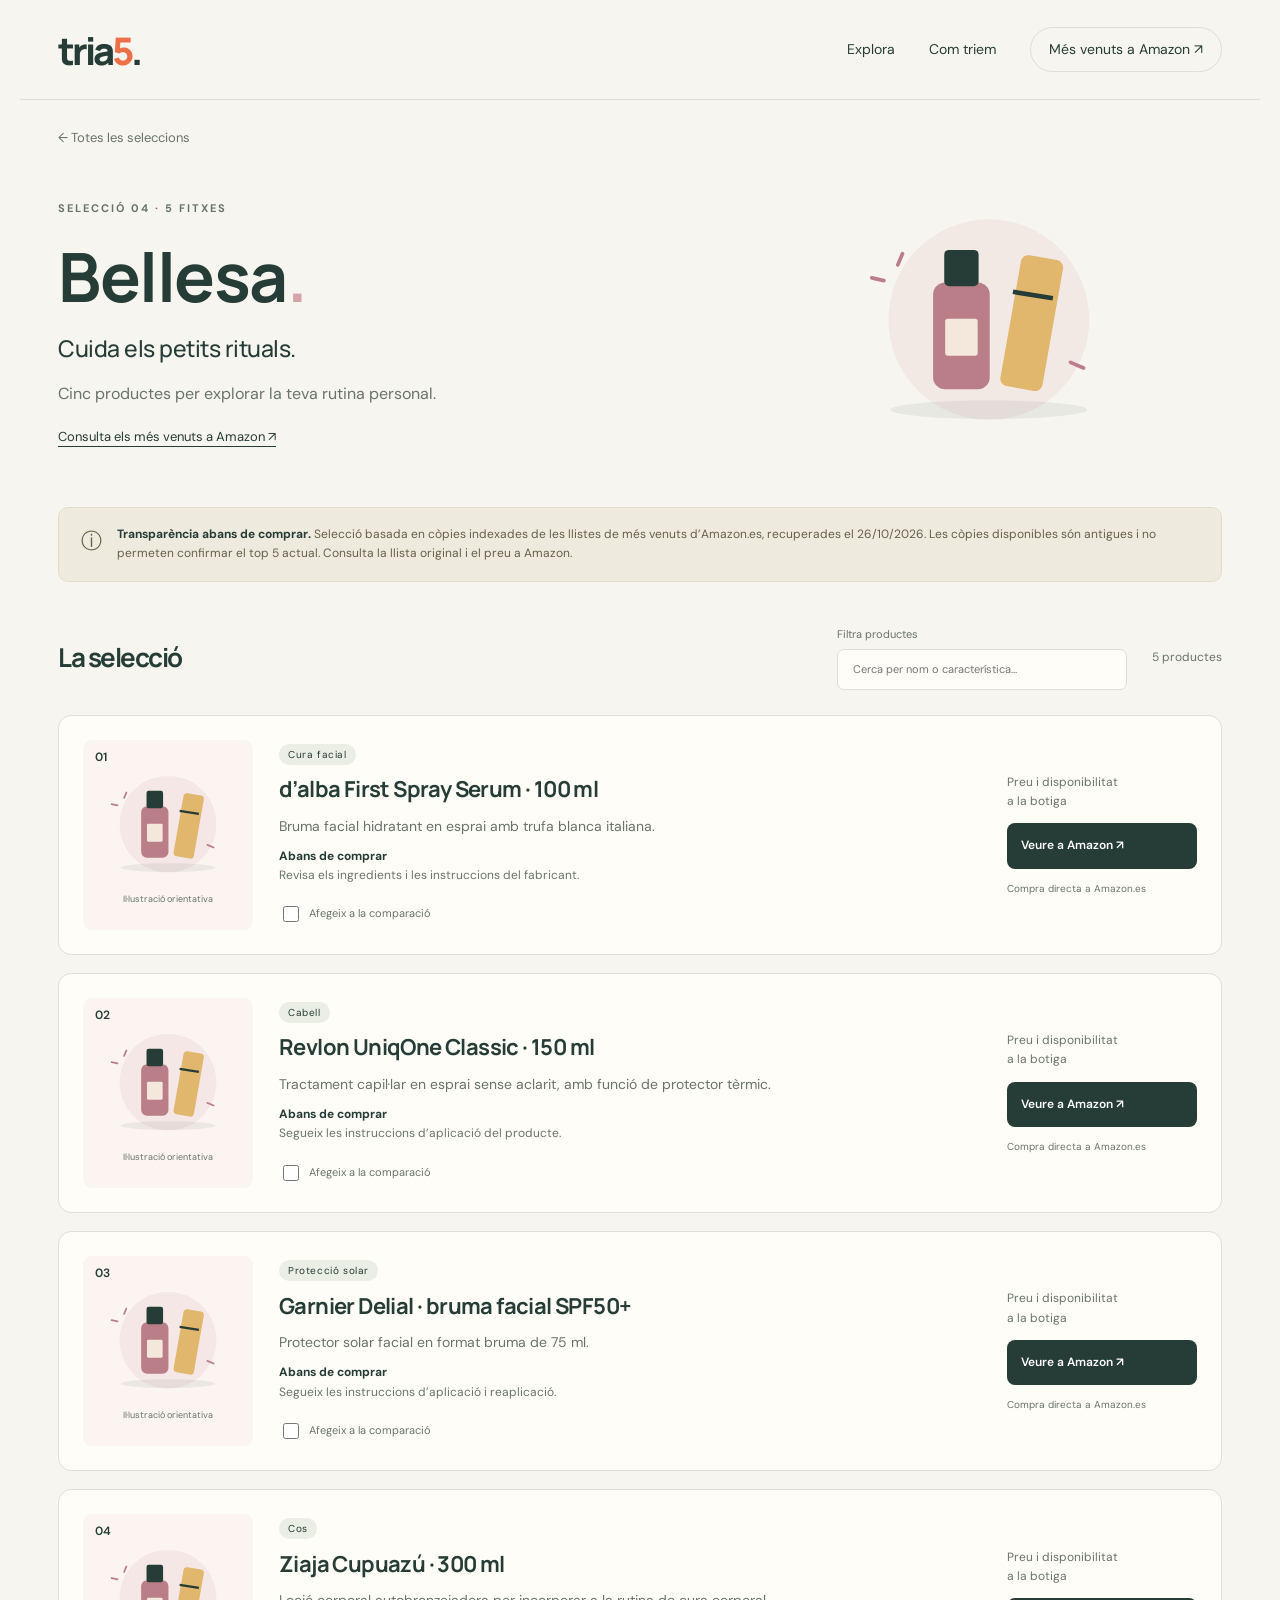
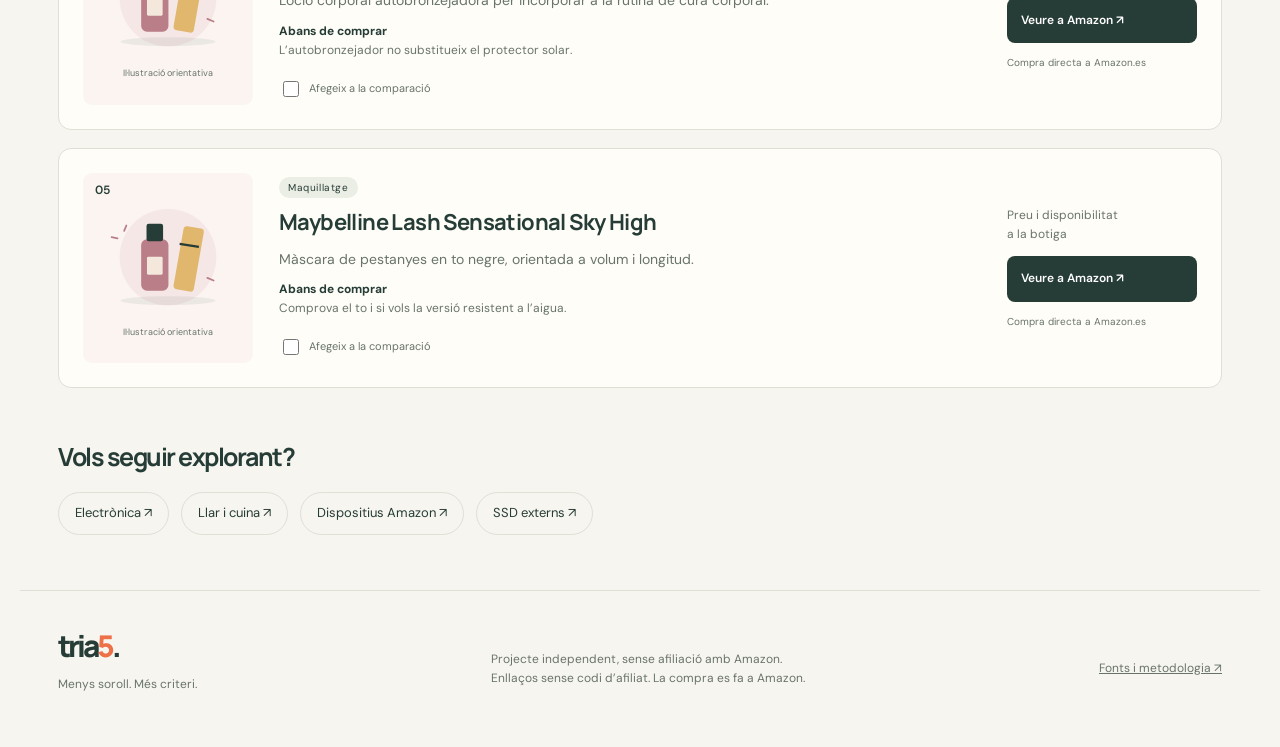
==== bellesa.html @ 4f24800a "Add tria5: five product landing pages, comparison and Pages workflow" ====
<!doctype html><html lang="ca"><head><meta charset="utf-8"><meta name="viewport" content="width=device-width,initial-scale=1"><meta name="theme-color" content="#263c36"><title>Bellesa · tria5</title><meta name="description" content="Cinc productes per explorar la teva rutina personal."><link rel="stylesheet" href="styles.css"><script src="app.js" defer></script></head><body><a class="skip" href="#main">Salta al contingut</a><header><a class="brand" href="index.html" aria-label="Tria 5, inici">tria<span>5</span><i>.</i></a><nav aria-label="Principal"><a href="index.html#categories">Explora</a><a href="index.html#criteri">Com triem</a><a class="nav-cta" href="https://www.amazon.es/gp/bestsellers" target="_blank" rel="noopener noreferrer">Més venuts a Amazon ↗</a></nav></header><main id="main"><a class="back" href="index.html#categories">← Totes les seleccions</a><section class="category-hero" style="--accent:#d5a3aa"><div><p class="eyebrow">SELECCIÓ 04 · 5 FITXES</p><h1>Bellesa<i>.</i></h1><h2>Cuida els petits rituals.</h2><p>Cinc productes per explorar la teva rutina personal.</p><a class="text-link" href="https://www.amazon.es/gp/bestsellers/beauty" target="_blank" rel="noopener noreferrer">Consulta els més venuts a Amazon ↗</a></div><div><svg viewBox="0 0 380 280" class="art" role="img" aria-label="Il·lustració de Bellesa"><circle cx="190" cy="145" r="108" fill="#d5a3aa" opacity=".17"/><ellipse cx="190" cy="242" rx="106" ry="10" fill="#263c36" opacity=".07"/><rect x="130" y="105" width="61" height="115" rx="13" fill="#ba7e88"/><rect x="142" y="70" width="37" height="39" rx="5" fill="#263c36"/><rect x="143" y="144" width="35" height="40" rx="3" fill="#f4e8dc"/><rect x="213" y="77" width="46" height="143" rx="8" fill="#e1b76d" transform="rotate(10 235 150)"/><path d="M216 115l43 7" stroke="#263c36" stroke-width="5"/><path d="M92 86l5-12m-20 29l-13-3m214 91l14 6" stroke="#ba7e88" stroke-width="4" stroke-linecap="round"/></svg></div></section><aside class="notice"><span aria-hidden="true">ⓘ</span><p><strong>Transparència abans de comprar.</strong> Selecció basada en còpies indexades de les llistes de més venuts d’Amazon.es, recuperades el 26/10/2026. Les còpies disponibles són antigues i no permeten confirmar el top 5 actual. Consulta la llista original i el preu a Amazon.</p></aside><div class="product-tools"><h2>La selecció</h2><label for="search">Filtra productes<input id="search" type="search" placeholder="Cerca per nom o característica…"></label><p id="result-count" aria-live="polite">5 productes</p></div><div class="products"><article class="product" data-search="d’alba first spray serum · 100 ml bruma facial hidratant en esprai amb trufa blanca italiana. b0bfq9rd5b revisa els ingredients i les instruccions del fabricant. cura facial" data-id="bellesa-0" data-name="d’alba First Spray Serum · 100 ml" data-summary="Bruma facial hidratant en esprai amb trufa blanca italiana." data-check="Revisa els ingredients i les instruccions del fabricant." data-url="https://www.amazon.es/dp/B0BFQ9RD5B"><div class="product-art" style="--accent:#d5a3aa"><span class="product-number">01</span><svg viewBox="0 0 380 280" class="mini-art" role="img" aria-label="Il·lustració de Bellesa"><circle cx="190" cy="145" r="108" fill="#d5a3aa" opacity=".17"/><ellipse cx="190" cy="242" rx="106" ry="10" fill="#263c36" opacity=".07"/><rect x="130" y="105" width="61" height="115" rx="13" fill="#ba7e88"/><rect x="142" y="70" width="37" height="39" rx="5" fill="#263c36"/><rect x="143" y="144" width="35" height="40" rx="3" fill="#f4e8dc"/><rect x="213" y="77" width="46" height="143" rx="8" fill="#e1b76d" transform="rotate(10 235 150)"/><path d="M216 115l43 7" stroke="#263c36" stroke-width="5"/><path d="M92 86l5-12m-20 29l-13-3m214 91l14 6" stroke="#ba7e88" stroke-width="4" stroke-linecap="round"/></svg><small>Il·lustració orientativa</small></div><div class="product-info"><span class="pill">Cura facial</span><h3>d’alba First Spray Serum · 100 ml</h3><p>Bruma facial hidratant en esprai amb trufa blanca italiana.</p><p class="check"><b>Abans de comprar</b> Revisa els ingredients i les instruccions del fabricant.</p><label class="compare-label"><input type="checkbox" data-compare> Afegeix a la comparació</label></div><div class="product-action"><span>Preu i disponibilitat<br>a la botiga</span><a class="button" href="https://www.amazon.es/dp/B0BFQ9RD5B" target="_blank" rel="noopener noreferrer" aria-label="Veure d’alba First Spray Serum · 100 ml a Amazon">Veure a Amazon ↗</a><small>Compra directa a Amazon.es</small></div></article><article class="product" data-search="revlon uniqone classic · 150 ml tractament capil·lar en esprai sense aclarit, amb funció de protector tèrmic. b00m9b66bu segueix les instruccions d’aplicació del producte. cabell" data-id="bellesa-1" data-name="Revlon UniqOne Classic · 150 ml" data-summary="Tractament capil·lar en esprai sense aclarit, amb funció de protector tèrmic." data-check="Segueix les instruccions d’aplicació del producte." data-url="https://www.amazon.es/dp/B00M9B66BU"><div class="product-art" style="--accent:#d5a3aa"><span class="product-number">02</span><svg viewBox="0 0 380 280" class="mini-art" role="img" aria-label="Il·lustració de Bellesa"><circle cx="190" cy="145" r="108" fill="#d5a3aa" opacity=".17"/><ellipse cx="190" cy="242" rx="106" ry="10" fill="#263c36" opacity=".07"/><rect x="130" y="105" width="61" height="115" rx="13" fill="#ba7e88"/><rect x="142" y="70" width="37" height="39" rx="5" fill="#263c36"/><rect x="143" y="144" width="35" height="40" rx="3" fill="#f4e8dc"/><rect x="213" y="77" width="46" height="143" rx="8" fill="#e1b76d" transform="rotate(10 235 150)"/><path d="M216 115l43 7" stroke="#263c36" stroke-width="5"/><path d="M92 86l5-12m-20 29l-13-3m214 91l14 6" stroke="#ba7e88" stroke-width="4" stroke-linecap="round"/></svg><small>Il·lustració orientativa</small></div><div class="product-info"><span class="pill">Cabell</span><h3>Revlon UniqOne Classic · 150 ml</h3><p>Tractament capil·lar en esprai sense aclarit, amb funció de protector tèrmic.</p><p class="check"><b>Abans de comprar</b> Segueix les instruccions d’aplicació del producte.</p><label class="compare-label"><input type="checkbox" data-compare> Afegeix a la comparació</label></div><div class="product-action"><span>Preu i disponibilitat<br>a la botiga</span><a class="button" href="https://www.amazon.es/dp/B00M9B66BU" target="_blank" rel="noopener noreferrer" aria-label="Veure Revlon UniqOne Classic · 150 ml a Amazon">Veure a Amazon ↗</a><small>Compra directa a Amazon.es</small></div></article><article class="product" data-search="garnier delial · bruma facial spf50+ protector solar facial en format bruma de 75 ml. b06xd38kpb segueix les instruccions d’aplicació i reaplicació. protecció solar" data-id="bellesa-2" data-name="Garnier Delial · bruma facial SPF50+" data-summary="Protector solar facial en format bruma de 75 ml." data-check="Segueix les instruccions d’aplicació i reaplicació." data-url="https://www.amazon.es/dp/B06XD38KPB"><div class="product-art" style="--accent:#d5a3aa"><span class="product-number">03</span><svg viewBox="0 0 380 280" class="mini-art" role="img" aria-label="Il·lustració de Bellesa"><circle cx="190" cy="145" r="108" fill="#d5a3aa" opacity=".17"/><ellipse cx="190" cy="242" rx="106" ry="10" fill="#263c36" opacity=".07"/><rect x="130" y="105" width="61" height="115" rx="13" fill="#ba7e88"/><rect x="142" y="70" width="37" height="39" rx="5" fill="#263c36"/><rect x="143" y="144" width="35" height="40" rx="3" fill="#f4e8dc"/><rect x="213" y="77" width="46" height="143" rx="8" fill="#e1b76d" transform="rotate(10 235 150)"/><path d="M216 115l43 7" stroke="#263c36" stroke-width="5"/><path d="M92 86l5-12m-20 29l-13-3m214 91l14 6" stroke="#ba7e88" stroke-width="4" stroke-linecap="round"/></svg><small>Il·lustració orientativa</small></div><div class="product-info"><span class="pill">Protecció solar</span><h3>Garnier Delial · bruma facial SPF50+</h3><p>Protector solar facial en format bruma de 75 ml.</p><p class="check"><b>Abans de comprar</b> Segueix les instruccions d’aplicació i reaplicació.</p><label class="compare-label"><input type="checkbox" data-compare> Afegeix a la comparació</label></div><div class="product-action"><span>Preu i disponibilitat<br>a la botiga</span><a class="button" href="https://www.amazon.es/dp/B06XD38KPB" target="_blank" rel="noopener noreferrer" aria-label="Veure Garnier Delial · bruma facial SPF50+ a Amazon">Veure a Amazon ↗</a><small>Compra directa a Amazon.es</small></div></article><article class="product" data-search="ziaja cupuazú · 300 ml loció corporal autobronzejadora per incorporar a la rutina de cura corporal. b01mzdlw9b l’autobronzejador no substitueix el protector solar. cos" data-id="bellesa-3" data-name="Ziaja Cupuazú · 300 ml" data-summary="Loció corporal autobronzejadora per incorporar a la rutina de cura corporal." data-check="L’autobronzejador no substitueix el protector solar." data-url="https://www.amazon.es/dp/B01MZDLW9B"><div class="product-art" style="--accent:#d5a3aa"><span class="product-number">04</span><svg viewBox="0 0 380 280" class="mini-art" role="img" aria-label="Il·lustració de Bellesa"><circle cx="190" cy="145" r="108" fill="#d5a3aa" opacity=".17"/><ellipse cx="190" cy="242" rx="106" ry="10" fill="#263c36" opacity=".07"/><rect x="130" y="105" width="61" height="115" rx="13" fill="#ba7e88"/><rect x="142" y="70" width="37" height="39" rx="5" fill="#263c36"/><rect x="143" y="144" width="35" height="40" rx="3" fill="#f4e8dc"/><rect x="213" y="77" width="46" height="143" rx="8" fill="#e1b76d" transform="rotate(10 235 150)"/><path d="M216 115l43 7" stroke="#263c36" stroke-width="5"/><path d="M92 86l5-12m-20 29l-13-3m214 91l14 6" stroke="#ba7e88" stroke-width="4" stroke-linecap="round"/></svg><small>Il·lustració orientativa</small></div><div class="product-info"><span class="pill">Cos</span><h3>Ziaja Cupuazú · 300 ml</h3><p>Loció corporal autobronzejadora per incorporar a la rutina de cura corporal.</p><p class="check"><b>Abans de comprar</b> L’autobronzejador no substitueix el protector solar.</p><label class="compare-label"><input type="checkbox" data-compare> Afegeix a la comparació</label></div><div class="product-action"><span>Preu i disponibilitat<br>a la botiga</span><a class="button" href="https://www.amazon.es/dp/B01MZDLW9B" target="_blank" rel="noopener noreferrer" aria-label="Veure Ziaja Cupuazú · 300 ml a Amazon">Veure a Amazon ↗</a><small>Compra directa a Amazon.es</small></div></article><article class="product" data-search="maybelline lash sensational sky high màscara de pestanyes en to negre, orientada a volum i longitud. b08p4ypb8q comprova el to i si vols la versió resistent a l’aigua. maquillatge" data-id="bellesa-4" data-name="Maybelline Lash Sensational Sky High" data-summary="Màscara de pestanyes en to negre, orientada a volum i longitud." data-check="Comprova el to i si vols la versió resistent a l’aigua." data-url="https://www.amazon.es/dp/B08P4YPB8Q"><div class="product-art" style="--accent:#d5a3aa"><span class="product-number">05</span><svg viewBox="0 0 380 280" class="mini-art" role="img" aria-label="Il·lustració de Bellesa"><circle cx="190" cy="145" r="108" fill="#d5a3aa" opacity=".17"/><ellipse cx="190" cy="242" rx="106" ry="10" fill="#263c36" opacity=".07"/><rect x="130" y="105" width="61" height="115" rx="13" fill="#ba7e88"/><rect x="142" y="70" width="37" height="39" rx="5" fill="#263c36"/><rect x="143" y="144" width="35" height="40" rx="3" fill="#f4e8dc"/><rect x="213" y="77" width="46" height="143" rx="8" fill="#e1b76d" transform="rotate(10 235 150)"/><path d="M216 115l43 7" stroke="#263c36" stroke-width="5"/><path d="M92 86l5-12m-20 29l-13-3m214 91l14 6" stroke="#ba7e88" stroke-width="4" stroke-linecap="round"/></svg><small>Il·lustració orientativa</small></div><div class="product-info"><span class="pill">Maquillatge</span><h3>Maybelline Lash Sensational Sky High</h3><p>Màscara de pestanyes en to negre, orientada a volum i longitud.</p><p class="check"><b>Abans de comprar</b> Comprova el to i si vols la versió resistent a l’aigua.</p><label class="compare-label"><input type="checkbox" data-compare> Afegeix a la comparació</label></div><div class="product-action"><span>Preu i disponibilitat<br>a la botiga</span><a class="button" href="https://www.amazon.es/dp/B08P4YPB8Q" target="_blank" rel="noopener noreferrer" aria-label="Veure Maybelline Lash Sensational Sky High a Amazon">Veure a Amazon ↗</a><small>Compra directa a Amazon.es</small></div></article></div><p id="empty" hidden>No hi ha coincidències. Prova una altra cerca.</p><section class="next"><h2>Vols seguir explorant?</h2><div><a href="electronica.html">Electrònica ↗</a><a href="llar.html">Llar i cuina ↗</a><a href="dispositius-amazon.html">Dispositius Amazon ↗</a><a href="ssd-externs.html">SSD externs ↗</a></div></section></main><div class="compare-bar" hidden><span id="selected-count"></span><button id="clear-compare">Neteja</button><button id="open-compare" class="button">Compara ara →</button></div><dialog id="comparison"><div class="dialog-head"><h2>Compara amb criteri</h2><button id="close-compare" aria-label="Tanca la comparació">✕</button></div><div id="comparison-content"></div></dialog><footer><div><a class="brand" href="index.html">tria<span>5</span><i>.</i></a><p>Menys soroll. Més criteri.</p></div><p>Projecte independent, sense afiliació amb Amazon.<br>Enllaços sense codi d’afiliat. La compra es fa a Amazon.</p><a href="index.html#criteri">Fonts i metodologia ↗</a></footer></body></html>
---- styles.css ----
@import url('https://fonts.googleapis.com/css2?family=DM+Sans:wght@400;500;600;700&family=Manrope:wght@400;500;600;700;800&display=swap');
:root{--ink:#263c36;--paper:#f7f5ef;--muted:#68746a;--line:#dedfd5;--orange:#ed7048}*{box-sizing:border-box}html{scroll-behavior:smooth;scroll-padding-top:24px}body{margin:0;background:var(--paper);color:var(--ink);font-family:'DM Sans',sans-serif;font-size:16px;line-height:1.6}a{color:inherit;text-decoration:none}button,input{font:inherit}a,button,input,summary{-webkit-tap-highlight-color:transparent}a:focus-visible,button:focus-visible,input:focus-visible,summary:focus-visible{outline:3px solid var(--orange);outline-offset:5px}header,main,footer{max-width:1240px;margin:auto;padding-left:38px;padding-right:38px}header{height:100px;display:flex;justify-content:space-between;align-items:center;border-bottom:1px solid var(--line)}.brand{font-family:Manrope,sans-serif;letter-spacing:-3px;font-size:38px;font-weight:800;line-height:1}.brand span{color:var(--orange)}.brand i{font-style:normal}nav{display:flex;align-items:center;gap:34px;font-size:14px}.nav-cta{border:1px solid var(--line);padding:10px 18px;border-radius:30px}.skip{position:absolute;top:-90px;background:var(--ink);color:white;padding:10px;z-index:5}.skip:focus{top:5px}.hero{display:grid;grid-template-columns:1.1fr 1fr;align-items:center;min-height:560px;gap:25px;padding:55px 0 48px}.eyebrow{font-size:11px;font-weight:700;letter-spacing:2px;display:flex;align-items:center;gap:10px}.eyebrow>span{width:8px;height:8px;border-radius:50%;background:var(--orange)}h1,h2,h3{font-family:Manrope,sans-serif;line-height:1.15;letter-spacing:-1.5px}h1{font-size:clamp(46px,6.8vw,84px);margin:25px 0}h1 em{font-style:normal;color:#758971}.hero-copy{max-width:390px;color:var(--muted);font-size:18px}.button{border:0;background:var(--ink);color:white;padding:15px 23px;border-radius:8px;display:inline-flex;align-items:center;justify-content:space-between;gap:22px;font-size:14px;font-weight:600;cursor:pointer;transition:background .2s,transform .2s}.button:hover{background:#496052;transform:translateY(-2px)}.hero .button{margin-top:18px}.hero-meta{display:flex;gap:22px;font-size:12px;color:var(--muted);margin-top:24px}.hero-meta span:before{content:'✓';margin-right:7px}.hero-art{position:relative;background:#e9ebdf;border-radius:46% 46% 18% 18%;padding:28px 0 44px;transform:rotate(2deg)}.hero-art .art{width:100%;transform:rotate(-2deg);height:330px}.floating-label{position:absolute;bottom:36px;left:20px;transform:rotate(-5deg);background:#fffdfa;box-shadow:0 12px 40px #263c3610;padding:14px 24px;border-radius:7px;font-size:13px}.edition{position:absolute;right:16px;top:25px;transform:rotate(-2deg);font-size:10px;letter-spacing:2px}.edition b{font-size:18px}.trust{display:flex;justify-content:space-between;padding:20px 0;border-top:1px solid var(--line);border-bottom:1px solid var(--line);font-size:12px;color:var(--muted)}.notice{display:flex;gap:15px;background:#eeeade;border:1px solid #e2dcc9;padding:17px 22px;border-radius:10px;margin:30px 0;font-size:12px;color:#685f49}.notice>span{font-size:21px}.notice p{margin:0}.notice strong{color:var(--ink)}section[id]{margin-top:64px}.section-heading{display:flex;justify-content:space-between;align-items:end;margin-bottom:30px}.section-heading h2{font-size:36px;margin:12px 0 0}.section-heading>p{font-size:13px;color:var(--muted)}.category-grid{display:grid;grid-template-columns:repeat(3,1fr);gap:22px}.category-card{display:block;background:#fffdf8;border:1px solid var(--line);border-radius:15px;padding:24px;transition:transform .2s,box-shadow .2s}.category-card:hover{transform:translateY(-5px);box-shadow:0 12px 25px #263c360b}.category-top{display:flex;justify-content:space-between;font-size:10px;letter-spacing:1.5px;font-weight:600}.category-top span:last-child{font-size:22px}.art{width:100%;height:200px}.category-card h3{font-size:24px;margin:12px 0}.category-card p{color:var(--muted);font-size:14px;min-height:44px}.card-bottom{display:flex;justify-content:space-between;border-top:1px solid var(--line);padding-top:18px;font-size:12px;font-weight:700}.method{display:grid;grid-template-columns:1fr 1fr;gap:70px;padding:55px 0 70px;border-top:1px solid var(--line)}.method h2{font-size:36px;margin:18px 0}.method p{color:var(--muted);font-size:14px}.method details{border-bottom:1px solid var(--line);padding:18px 0}.method summary{font-weight:600;cursor:pointer;font-size:15px}.method a{text-decoration:underline}.method ul{padding-left:20px;font-size:14px}footer{display:flex;align-items:center;justify-content:space-between;gap:25px;padding-top:40px;padding-bottom:40px;border-top:1px solid var(--line);font-size:12px;color:var(--muted)}footer .brand{font-size:30px;color:var(--ink)}footer a:last-child{text-decoration:underline}.back{display:inline-block;margin-top:28px;font-size:13px;color:var(--muted)}.category-hero{display:grid;grid-template-columns:1.5fr 1fr;align-items:center;padding:35px 0 25px}.category-hero h1{font-size:clamp(38px,6vw,68px);margin:20px 0}.category-hero h1 i{color:var(--accent);font-style:normal}.category-hero h2{font-size:23px;letter-spacing:-.5px;font-weight:500}.category-hero p{color:var(--muted)}.category-hero .art{height:260px}.text-link{font-size:13px;text-decoration:underline;text-underline-offset:5px}.product-tools{display:flex;align-items:center;gap:25px;margin:40px 0 20px}.product-tools h2{margin-right:auto;font-size:26px}.product-tools label{font-size:11px;color:var(--muted)}input[type=search]{display:block;margin-top:5px;border:1px solid var(--line);background:#fffdf8;padding:11px 15px;width:290px;border-radius:7px;color:var(--ink)}#result-count{font-size:12px;color:var(--muted)}.products{display:grid;gap:18px}.product{display:grid;grid-template-columns:170px 1fr 190px;gap:26px;align-items:center;background:#fffdf8;border:1px solid var(--line);border-radius:13px;padding:24px}.product-art{background:color-mix(in srgb,var(--accent) 10%,transparent);border-radius:9px;position:relative;text-align:center;align-self:stretch;display:flex;flex-direction:column;justify-content:center}.product-number{position:absolute;left:12px;top:8px;font-size:12px;font-weight:600}.mini-art{width:100%;height:140px}.product-art small{font-size:9px;color:var(--muted);padding-bottom:12px}.pill{background:#ebeee4;font-size:10px;letter-spacing:.6px;padding:4px 9px;border-radius:20px}.product h3{font-size:22px;letter-spacing:-.6px;margin:12px 0}.product-info>p{font-size:14px;color:var(--muted);margin:10px 0}.product-info .check{font-size:12px;line-height:1.6}.check b{color:var(--ink);display:block}.compare-label{display:inline-flex;align-items:center;gap:7px;font-size:11px;color:var(--muted);cursor:pointer;margin-top:8px}input[type=checkbox]{accent-color:var(--ink);width:16px;height:16px}.product-action{display:flex;flex-direction:column;align-items:stretch;gap:12px}.product-action>span{font-size:12px;color:var(--muted)}.product-action .button{padding:13px 14px;font-size:12px;gap:8px}.product-action small{font-size:10px;color:var(--muted)}.next{margin:55px 0}.next h2{font-size:25px}.next>div{display:flex;flex-wrap:wrap;gap:12px}.next a{padding:10px 16px;border:1px solid var(--line);border-radius:25px;font-size:13px}.next a:hover{background:#e9ebdf}.compare-bar{position:fixed;bottom:18px;left:50%;transform:translateX(-50%);background:#fffdf8;box-shadow:0 10px 40px #263c3633;border:1px solid var(--line);border-radius:14px;display:flex;gap:20px;align-items:center;padding:12px 18px;font-size:13px;z-index:3;max-width:95vw}.compare-bar button:not(.button){border:0;background:none;text-decoration:underline;cursor:pointer;color:var(--muted)}dialog{border:0;border-radius:18px;padding:28px;max-width:950px;width:92vw;background:var(--paper);color:var(--ink)}dialog::backdrop{background:#14261fe0}.dialog-head{display:flex;justify-content:space-between;align-items:center}.dialog-head h2{font-size:25px}.dialog-head button{border:0;background:none;font-size:24px;cursor:pointer}#comparison-content{overflow-x:auto}table{border-collapse:collapse;width:100%;font-size:13px}th,td{text-align:left;vertical-align:top;padding:18px;border-bottom:1px solid var(--line);min-width:160px}th{font-size:15px}td a{text-decoration:underline}body:has(.compare-bar:not([hidden])){padding-bottom:90px}[hidden]{display:none!important}@media(min-width:1000px){.category-card:nth-child(4),.category-card:nth-child(5){grid-column:span 1}.category-grid{grid-template-columns:repeat(6,1fr)}.category-card{grid-column:span 2}.category-card:nth-child(4),.category-card:nth-child(5){grid-column:span 3;display:grid;grid-template-columns:1fr 1fr;column-gap:20px}.category-card:nth-child(n+4) .category-top{grid-column:1/-1}.category-card:nth-child(n+4) .art{grid-column:1;grid-row:2/5}.category-card:nth-child(n+4) h3{margin-top:24px}.category-card:nth-child(n+4) .card-bottom{grid-column:2}}@media(max-width:800px){header,main,footer{padding-left:22px;padding-right:22px}header{height:80px}nav{gap:18px}nav>a:nth-child(2){display:none}.hero{min-height:0;padding:35px 0;gap:10px}.hero h1{font-size:57px}.hero-art .art{height:230px}.hero-copy{font-size:15px}.floating-label{font-size:10px;bottom:20px;left:0;padding:10px}.hero-meta{gap:13px;font-size:10px}.trust{flex-wrap:wrap;gap:12px}.category-grid{grid-template-columns:1fr 1fr}.method{gap:30px}.product{grid-template-columns:115px 1fr;gap:18px;padding:18px}.product-action{grid-column:2}.product-action>span{display:none}.product-action small{display:none}.product-art{grid-row:1/3}.mini-art{height:120px}.product h3{font-size:19px}.product-tools{flex-wrap:wrap;gap:10px}.product-tools h2{flex-basis:100%}.category-hero{grid-template-columns:1.4fr 1fr}.category-hero .art{height:210px}.category-hero h2{font-size:19px}footer{align-items:start;flex-wrap:wrap}.method h2{font-size:29px}}@media(max-width:540px){nav>a:first-child{display:none}.nav-cta{font-size:11px;padding:9px 12px}.hero{grid-template-columns:1fr}.hero h1{font-size:65px;letter-spacing:-3px}.hero-copy{font-size:17px;max-width:330px}.hero-art{margin:15px 15px 10px;padding:0 0 30px}.hero-art .art{height:245px}.floating-label{left:15px;font-size:12px}.hero-meta{font-size:11px}.trust>span{width:46%;font-size:11px}.section-heading{display:block}.section-heading h2{font-size:31px}.section-heading>p{margin-top:16px}.category-grid{grid-template-columns:1fr}.category-card{padding:22px}.category-card .art{height:190px}.category-card h3{font-size:25px}.category-card p{min-height:0}.method{grid-template-columns:1fr;gap:10px;padding:30px 0 45px}.method h2{font-size:32px}.notice{padding:14px;font-size:11px;gap:10px}.category-hero{grid-template-columns:1fr;position:relative;padding-top:24px}.category-hero h1{font-size:46px}.category-hero>div:last-child{display:none}.category-hero h2{font-size:20px}.product-tools input{width:min(290px,75vw)}.product{grid-template-columns:75px 1fr;gap:13px;padding:14px}.product h3{font-size:18px}.product-info>p{font-size:13px}.product-art small{font-size:8px;padding:0 5px}.mini-art{height:90px}.product-number{font-size:10px}.product-action .button{width:100%;font-size:12px;justify-content:center}.product-info .check{font-size:11px}.compare-bar{gap:10px;padding:10px;width:95vw;justify-content:space-between;font-size:11px}.compare-bar .button{font-size:11px;padding:12px}.compare-bar #selected-count{max-width:90px;line-height:1.3}.next a{font-size:12px}footer{font-size:11px}dialog{padding:18px}.dialog-head h2{font-size:21px}}@media(prefers-reduced-motion:reduce){html{scroll-behavior:auto}*,*:before,*:after{transition:none!important}}
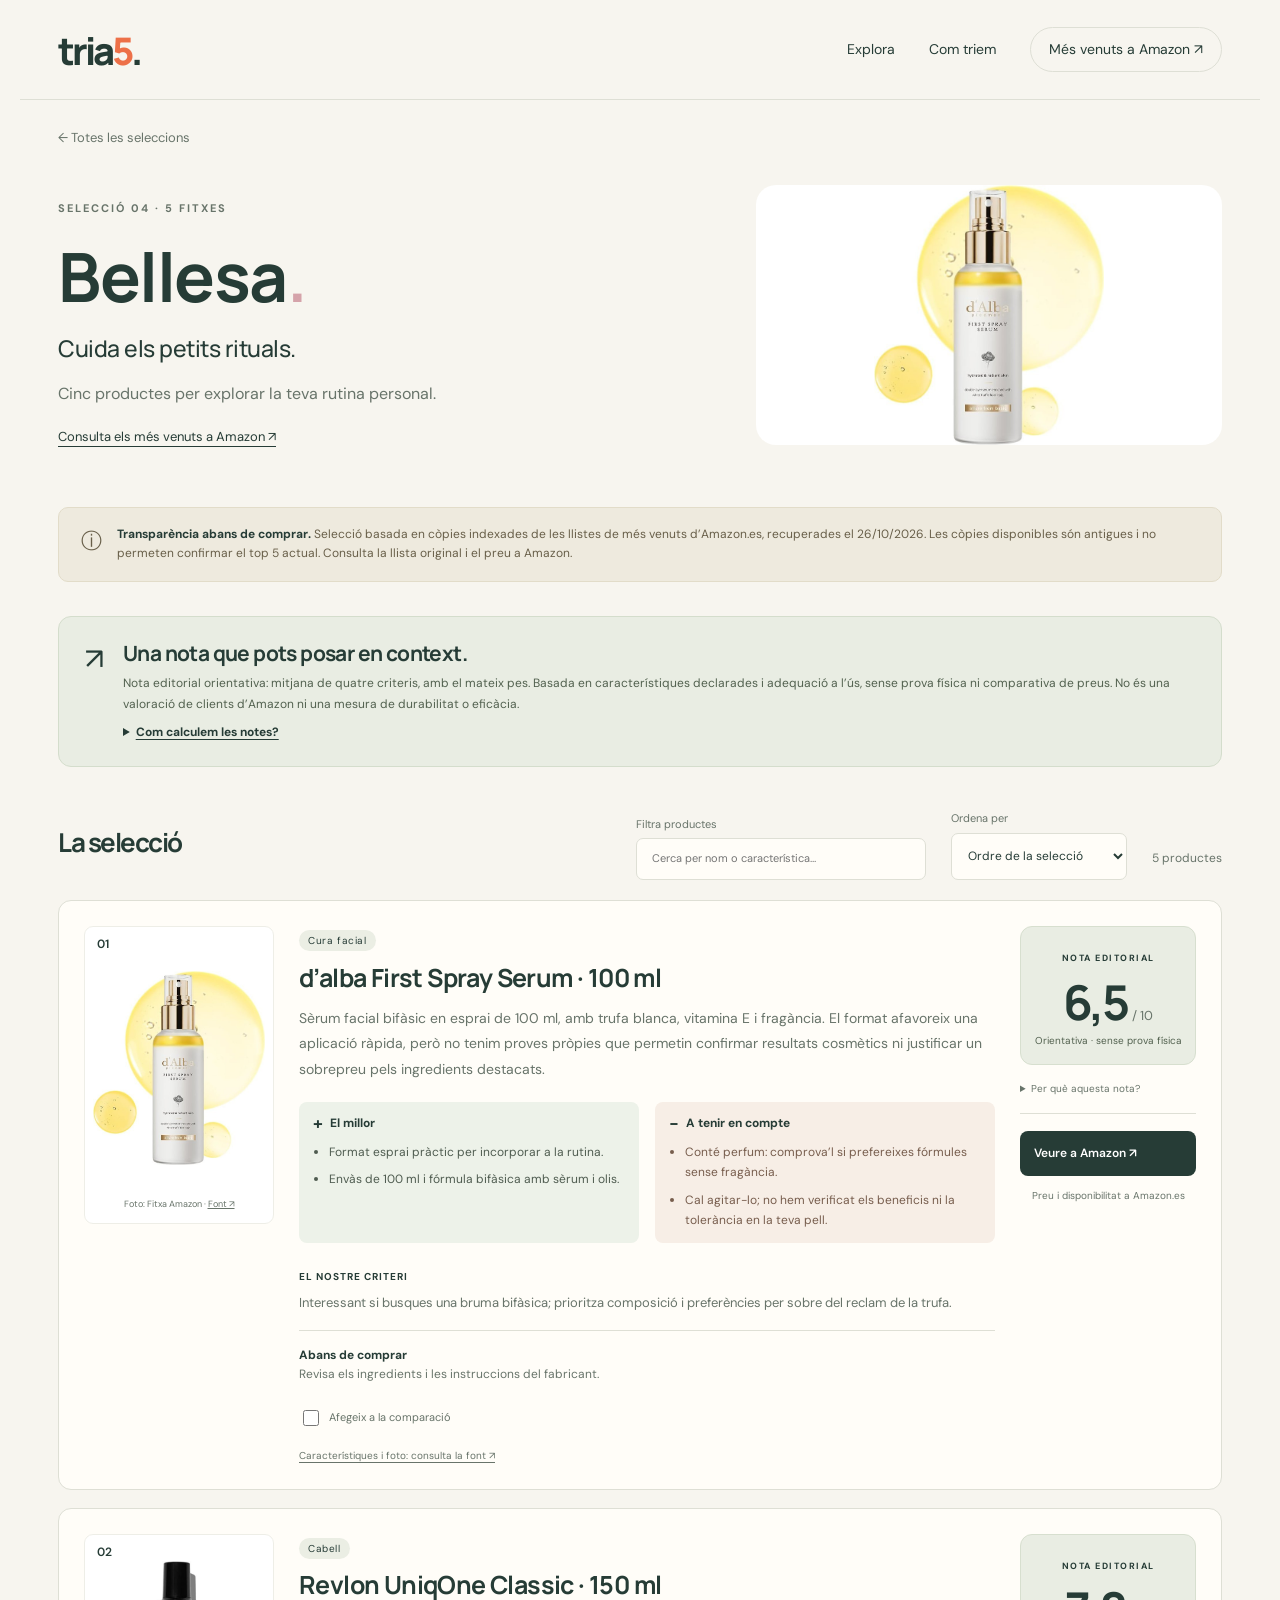
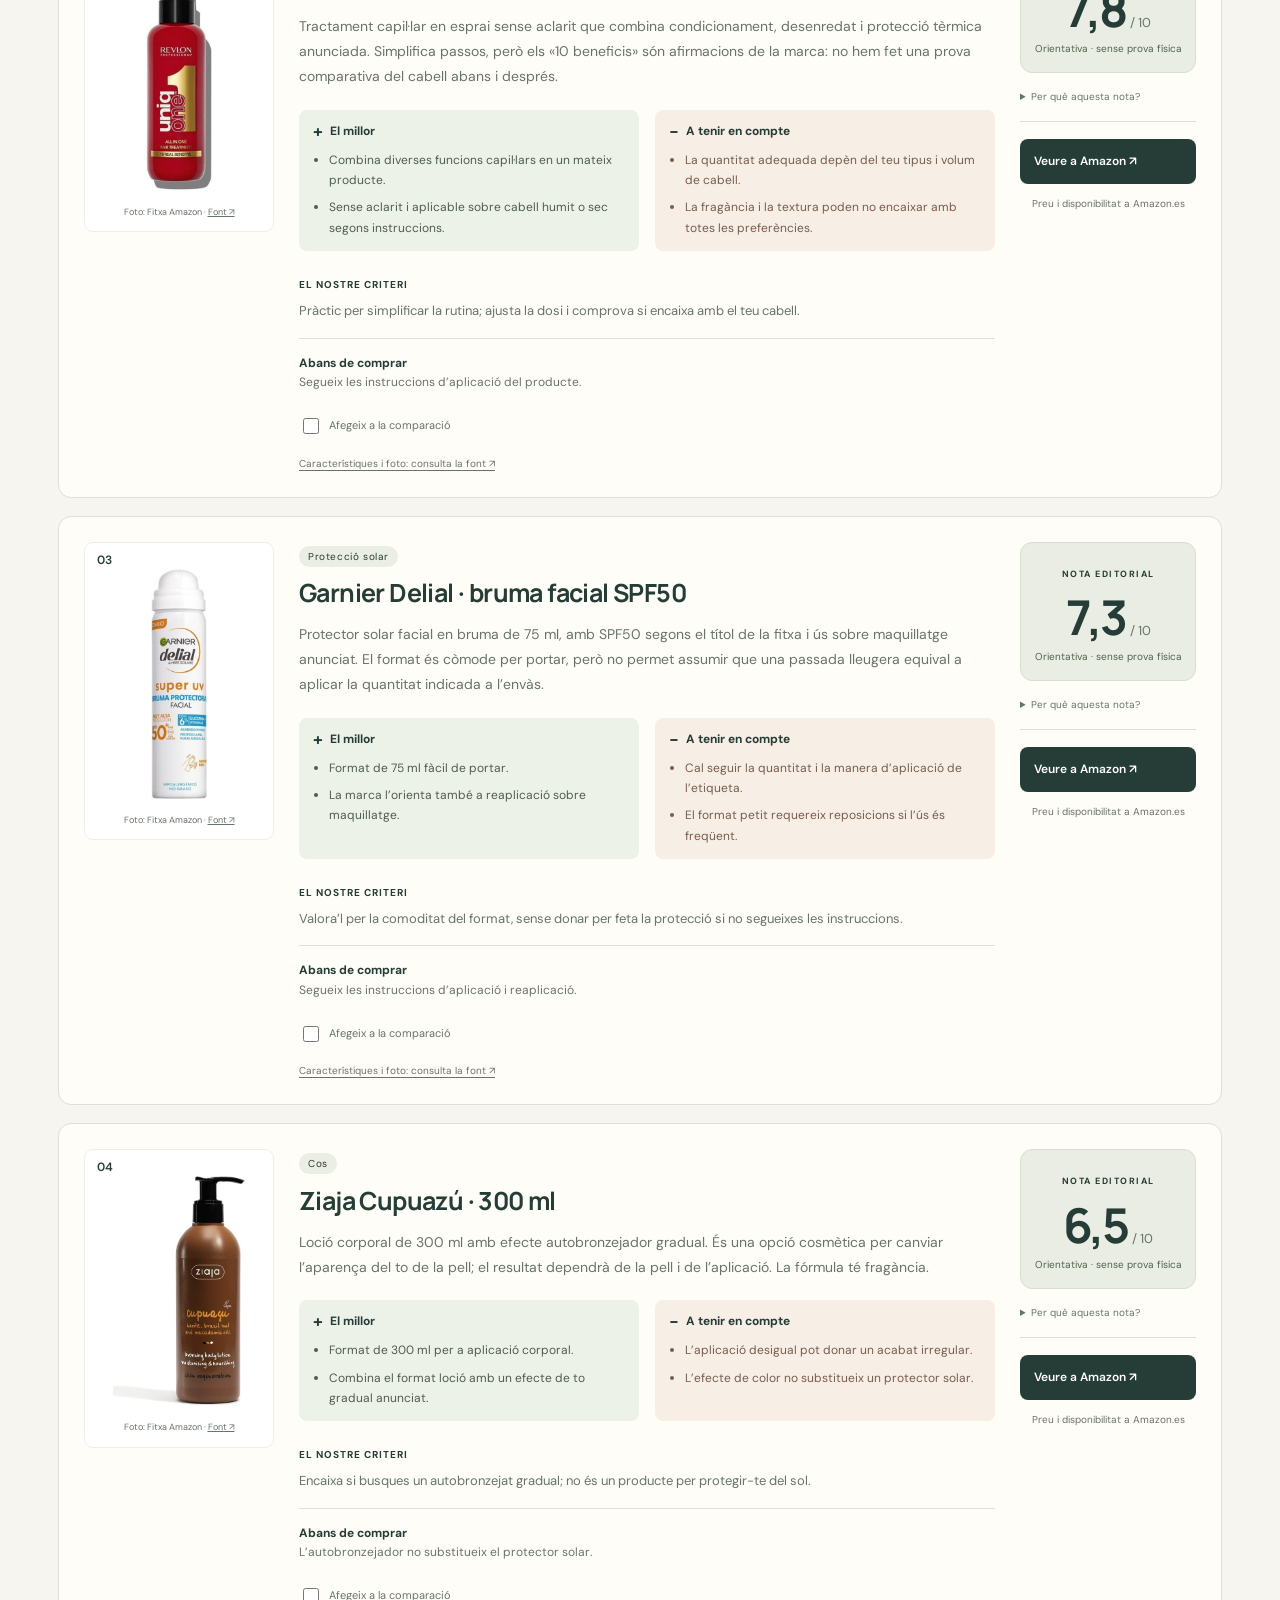
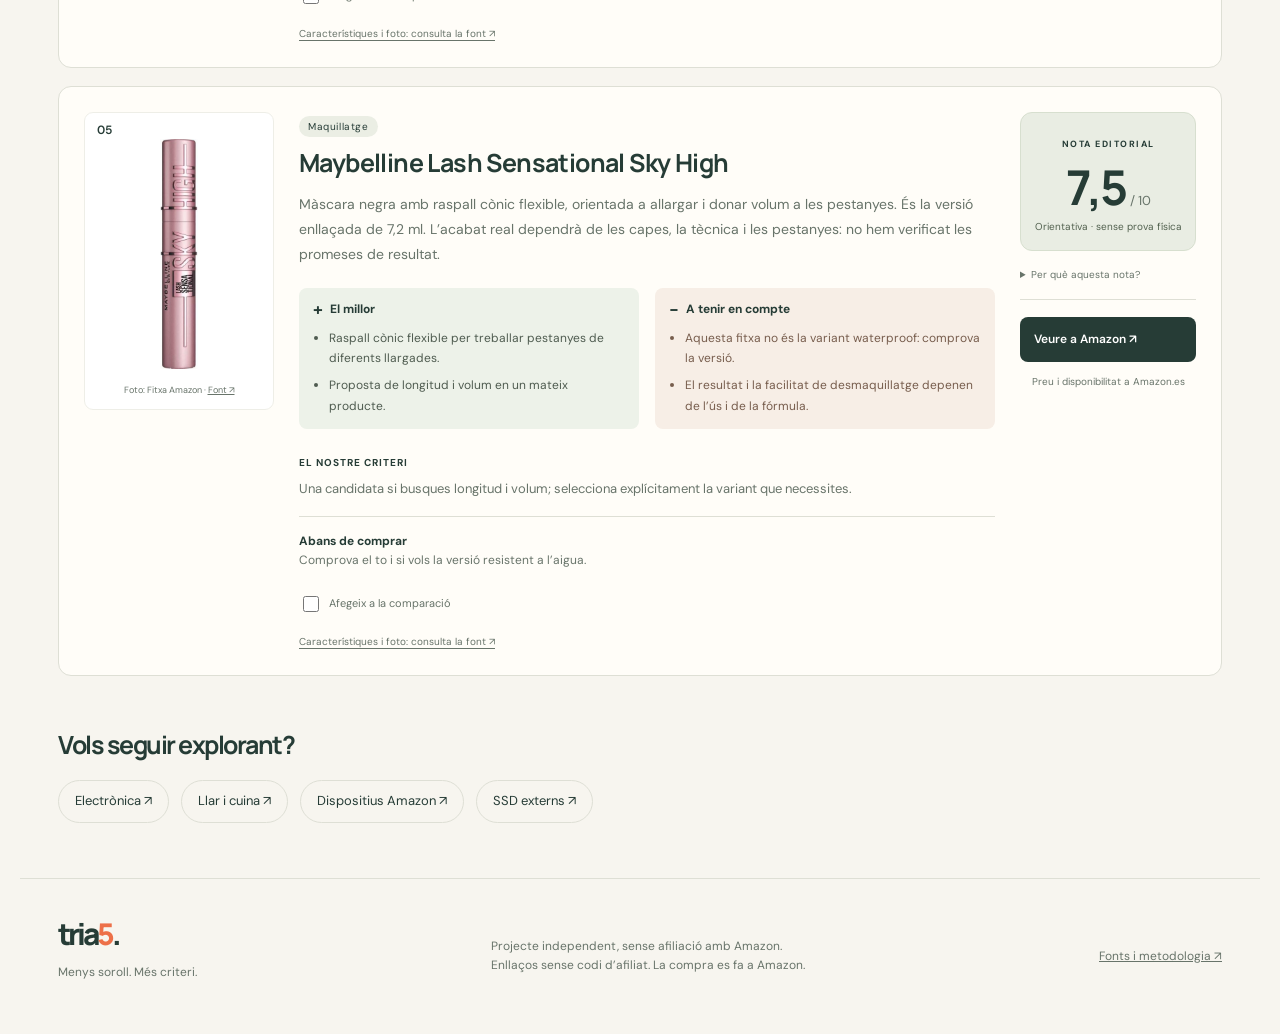
==== commit e8e07132: "Add product photos, pros and cons, editorial ratings and richer comparison" ====
--- a/bellesa.html
+++ b/bellesa.html
@@ -1 +1 @@
-<!doctype html><html lang="ca"><head><meta charset="utf-8"><meta name="viewport" content="width=device-width,initial-scale=1"><meta name="theme-color" content="#263c36"><title>Bellesa · tria5</title><meta name="description" content="Cinc productes per explorar la teva rutina personal."><link rel="stylesheet" href="styles.css"><script src="app.js" defer></script></head><body><a class="skip" href="#main">Salta al contingut</a><header><a class="brand" href="index.html" aria-label="Tria 5, inici">tria<span>5</span><i>.</i></a><nav aria-label="Principal"><a href="index.html#categories">Explora</a><a href="index.html#criteri">Com triem</a><a class="nav-cta" href="https://www.amazon.es/gp/bestsellers" target="_blank" rel="noopener noreferrer">Més venuts a Amazon ↗</a></nav></header><main id="main"><a class="back" href="index.html#categories">← Totes les seleccions</a><section class="category-hero" style="--accent:#d5a3aa"><div><p class="eyebrow">SELECCIÓ 04 · 5 FITXES</p><h1>Bellesa<i>.</i></h1><h2>Cuida els petits rituals.</h2><p>Cinc productes per explorar la teva rutina personal.</p><a class="text-link" href="https://www.amazon.es/gp/bestsellers/beauty" target="_blank" rel="noopener noreferrer">Consulta els més venuts a Amazon ↗</a></div><div><svg viewBox="0 0 380 280" class="art" role="img" aria-label="Il·lustració de Bellesa"><circle cx="190" cy="145" r="108" fill="#d5a3aa" opacity=".17"/><ellipse cx="190" cy="242" rx="106" ry="10" fill="#263c36" opacity=".07"/><rect x="130" y="105" width="61" height="115" rx="13" fill="#ba7e88"/><rect x="142" y="70" width="37" height="39" rx="5" fill="#263c36"/><rect x="143" y="144" width="35" height="40" rx="3" fill="#f4e8dc"/><rect x="213" y="77" width="46" height="143" rx="8" fill="#e1b76d" transform="rotate(10 235 150)"/><path d="M216 115l43 7" stroke="#263c36" stroke-width="5"/><path d="M92 86l5-12m-20 29l-13-3m214 91l14 6" stroke="#ba7e88" stroke-width="4" stroke-linecap="round"/></svg></div></section><aside class="notice"><span aria-hidden="true">ⓘ</span><p><strong>Transparència abans de comprar.</strong> Selecció basada en còpies indexades de les llistes de més venuts d’Amazon.es, recuperades el 26/10/2026. Les còpies disponibles són antigues i no permeten confirmar el top 5 actual. Consulta la llista original i el preu a Amazon.</p></aside><div class="product-tools"><h2>La selecció</h2><label for="search">Filtra productes<input id="search" type="search" placeholder="Cerca per nom o característica…"></label><p id="result-count" aria-live="polite">5 productes</p></div><div class="products"><article class="product" data-search="d’alba first spray serum · 100 ml bruma facial hidratant en esprai amb trufa blanca italiana. b0bfq9rd5b revisa els ingredients i les instruccions del fabricant. cura facial" data-id="bellesa-0" data-name="d’alba First Spray Serum · 100 ml" data-summary="Bruma facial hidratant en esprai amb trufa blanca italiana." data-check="Revisa els ingredients i les instruccions del fabricant." data-url="https://www.amazon.es/dp/B0BFQ9RD5B"><div class="product-art" style="--accent:#d5a3aa"><span class="product-number">01</span><svg viewBox="0 0 380 280" class="mini-art" role="img" aria-label="Il·lustració de Bellesa"><circle cx="190" cy="145" r="108" fill="#d5a3aa" opacity=".17"/><ellipse cx="190" cy="242" rx="106" ry="10" fill="#263c36" opacity=".07"/><rect x="130" y="105" width="61" height="115" rx="13" fill="#ba7e88"/><rect x="142" y="70" width="37" height="39" rx="5" fill="#263c36"/><rect x="143" y="144" width="35" height="40" rx="3" fill="#f4e8dc"/><rect x="213" y="77" width="46" height="143" rx="8" fill="#e1b76d" transform="rotate(10 235 150)"/><path d="M216 115l43 7" stroke="#263c36" stroke-width="5"/><path d="M92 86l5-12m-20 29l-13-3m214 91l14 6" stroke="#ba7e88" stroke-width="4" stroke-linecap="round"/></svg><small>Il·lustració orientativa</small></div><div class="product-info"><span class="pill">Cura facial</span><h3>d’alba First Spray Serum · 100 ml</h3><p>Bruma facial hidratant en esprai amb trufa blanca italiana.</p><p class="check"><b>Abans de comprar</b> Revisa els ingredients i les instruccions del fabricant.</p><label class="compare-label"><input type="checkbox" data-compare> Afegeix a la comparació</label></div><div class="product-action"><span>Preu i disponibilitat<br>a la botiga</span><a class="button" href="https://www.amazon.es/dp/B0BFQ9RD5B" target="_blank" rel="noopener noreferrer" aria-label="Veure d’alba First Spray Serum · 100 ml a Amazon">Veure a Amazon ↗</a><small>Compra directa a Amazon.es</small></div></article><article class="product" data-search="revlon uniqone classic · 150 ml tractament capil·lar en esprai sense aclarit, amb funció de protector tèrmic. b00m9b66bu segueix les instruccions d’aplicació del producte. cabell" data-id="bellesa-1" data-name="Revlon UniqOne Classic · 150 ml" data-summary="Tractament capil·lar en esprai sense aclarit, amb funció de protector tèrmic." data-check="Segueix les instruccions d’aplicació del producte." data-url="https://www.amazon.es/dp/B00M9B66BU"><div class="product-art" style="--accent:#d5a3aa"><span class="product-number">02</span><svg viewBox="0 0 380 280" class="mini-art" role="img" aria-label="Il·lustració de Bellesa"><circle cx="190" cy="145" r="108" fill="#d5a3aa" opacity=".17"/><ellipse cx="190" cy="242" rx="106" ry="10" fill="#263c36" opacity=".07"/><rect x="130" y="105" width="61" height="115" rx="13" fill="#ba7e88"/><rect x="142" y="70" width="37" height="39" rx="5" fill="#263c36"/><rect x="143" y="144" width="35" height="40" rx="3" fill="#f4e8dc"/><rect x="213" y="77" width="46" height="143" rx="8" fill="#e1b76d" transform="rotate(10 235 150)"/><path d="M216 115l43 7" stroke="#263c36" stroke-width="5"/><path d="M92 86l5-12m-20 29l-13-3m214 91l14 6" stroke="#ba7e88" stroke-width="4" stroke-linecap="round"/></svg><small>Il·lustració orientativa</small></div><div class="product-info"><span class="pill">Cabell</span><h3>Revlon UniqOne Classic · 150 ml</h3><p>Tractament capil·lar en esprai sense aclarit, amb funció de protector tèrmic.</p><p class="check"><b>Abans de comprar</b> Segueix les instruccions d’aplicació del producte.</p><label class="compare-label"><input type="checkbox" data-compare> Afegeix a la comparació</label></div><div class="product-action"><span>Preu i disponibilitat<br>a la botiga</span><a class="button" href="https://www.amazon.es/dp/B00M9B66BU" target="_blank" rel="noopener noreferrer" aria-label="Veure Revlon UniqOne Classic · 150 ml a Amazon">Veure a Amazon ↗</a><small>Compra directa a Amazon.es</small></div></article><article class="product" data-search="garnier delial · bruma facial spf50+ protector solar facial en format bruma de 75 ml. b06xd38kpb segueix les instruccions d’aplicació i reaplicació. protecció solar" data-id="bellesa-2" data-name="Garnier Delial · bruma facial SPF50+" data-summary="Protector solar facial en format bruma de 75 ml." data-check="Segueix les instruccions d’aplicació i reaplicació." data-url="https://www.amazon.es/dp/B06XD38KPB"><div class="product-art" style="--accent:#d5a3aa"><span class="product-number">03</span><svg viewBox="0 0 380 280" class="mini-art" role="img" aria-label="Il·lustració de Bellesa"><circle cx="190" cy="145" r="108" fill="#d5a3aa" opacity=".17"/><ellipse cx="190" cy="242" rx="106" ry="10" fill="#263c36" opacity=".07"/><rect x="130" y="105" width="61" height="115" rx="13" fill="#ba7e88"/><rect x="142" y="70" width="37" height="39" rx="5" fill="#263c36"/><rect x="143" y="144" width="35" height="40" rx="3" fill="#f4e8dc"/><rect x="213" y="77" width="46" height="143" rx="8" fill="#e1b76d" transform="rotate(10 235 150)"/><path d="M216 115l43 7" stroke="#263c36" stroke-width="5"/><path d="M92 86l5-12m-20 29l-13-3m214 91l14 6" stroke="#ba7e88" stroke-width="4" stroke-linecap="round"/></svg><small>Il·lustració orientativa</small></div><div class="product-info"><span class="pill">Protecció solar</span><h3>Garnier Delial · bruma facial SPF50+</h3><p>Protector solar facial en format bruma de 75 ml.</p><p class="check"><b>Abans de comprar</b> Segueix les instruccions d’aplicació i reaplicació.</p><label class="compare-label"><input type="checkbox" data-compare> Afegeix a la comparació</label></div><div class="product-action"><span>Preu i disponibilitat<br>a la botiga</span><a class="button" href="https://www.amazon.es/dp/B06XD38KPB" target="_blank" rel="noopener noreferrer" aria-label="Veure Garnier Delial · bruma facial SPF50+ a Amazon">Veure a Amazon ↗</a><small>Compra directa a Amazon.es</small></div></article><article class="product" data-search="ziaja cupuazú · 300 ml loció corporal autobronzejadora per incorporar a la rutina de cura corporal. b01mzdlw9b l’autobronzejador no substitueix el protector solar. cos" data-id="bellesa-3" data-name="Ziaja Cupuazú · 300 ml" data-summary="Loció corporal autobronzejadora per incorporar a la rutina de cura corporal." data-check="L’autobronzejador no substitueix el protector solar." data-url="https://www.amazon.es/dp/B01MZDLW9B"><div class="product-art" style="--accent:#d5a3aa"><span class="product-number">04</span><svg viewBox="0 0 380 280" class="mini-art" role="img" aria-label="Il·lustració de Bellesa"><circle cx="190" cy="145" r="108" fill="#d5a3aa" opacity=".17"/><ellipse cx="190" cy="242" rx="106" ry="10" fill="#263c36" opacity=".07"/><rect x="130" y="105" width="61" height="115" rx="13" fill="#ba7e88"/><rect x="142" y="70" width="37" height="39" rx="5" fill="#263c36"/><rect x="143" y="144" width="35" height="40" rx="3" fill="#f4e8dc"/><rect x="213" y="77" width="46" height="143" rx="8" fill="#e1b76d" transform="rotate(10 235 150)"/><path d="M216 115l43 7" stroke="#263c36" stroke-width="5"/><path d="M92 86l5-12m-20 29l-13-3m214 91l14 6" stroke="#ba7e88" stroke-width="4" stroke-linecap="round"/></svg><small>Il·lustració orientativa</small></div><div class="product-info"><span class="pill">Cos</span><h3>Ziaja Cupuazú · 300 ml</h3><p>Loció corporal autobronzejadora per incorporar a la rutina de cura corporal.</p><p class="check"><b>Abans de comprar</b> L’autobronzejador no substitueix el protector solar.</p><label class="compare-label"><input type="checkbox" data-compare> Afegeix a la comparació</label></div><div class="product-action"><span>Preu i disponibilitat<br>a la botiga</span><a class="button" href="https://www.amazon.es/dp/B01MZDLW9B" target="_blank" rel="noopener noreferrer" aria-label="Veure Ziaja Cupuazú · 300 ml a Amazon">Veure a Amazon ↗</a><small>Compra directa a Amazon.es</small></div></article><article class="product" data-search="maybelline lash sensational sky high màscara de pestanyes en to negre, orientada a volum i longitud. b08p4ypb8q comprova el to i si vols la versió resistent a l’aigua. maquillatge" data-id="bellesa-4" data-name="Maybelline Lash Sensational Sky High" data-summary="Màscara de pestanyes en to negre, orientada a volum i longitud." data-check="Comprova el to i si vols la versió resistent a l’aigua." data-url="https://www.amazon.es/dp/B08P4YPB8Q"><div class="product-art" style="--accent:#d5a3aa"><span class="product-number">05</span><svg viewBox="0 0 380 280" class="mini-art" role="img" aria-label="Il·lustració de Bellesa"><circle cx="190" cy="145" r="108" fill="#d5a3aa" opacity=".17"/><ellipse cx="190" cy="242" rx="106" ry="10" fill="#263c36" opacity=".07"/><rect x="130" y="105" width="61" height="115" rx="13" fill="#ba7e88"/><rect x="142" y="70" width="37" height="39" rx="5" fill="#263c36"/><rect x="143" y="144" width="35" height="40" rx="3" fill="#f4e8dc"/><rect x="213" y="77" width="46" height="143" rx="8" fill="#e1b76d" transform="rotate(10 235 150)"/><path d="M216 115l43 7" stroke="#263c36" stroke-width="5"/><path d="M92 86l5-12m-20 29l-13-3m214 91l14 6" stroke="#ba7e88" stroke-width="4" stroke-linecap="round"/></svg><small>Il·lustració orientativa</small></div><div class="product-info"><span class="pill">Maquillatge</span><h3>Maybelline Lash Sensational Sky High</h3><p>Màscara de pestanyes en to negre, orientada a volum i longitud.</p><p class="check"><b>Abans de comprar</b> Comprova el to i si vols la versió resistent a l’aigua.</p><label class="compare-label"><input type="checkbox" data-compare> Afegeix a la comparació</label></div><div class="product-action"><span>Preu i disponibilitat<br>a la botiga</span><a class="button" href="https://www.amazon.es/dp/B08P4YPB8Q" target="_blank" rel="noopener noreferrer" aria-label="Veure Maybelline Lash Sensational Sky High a Amazon">Veure a Amazon ↗</a><small>Compra directa a Amazon.es</small></div></article></div><p id="empty" hidden>No hi ha coincidències. Prova una altra cerca.</p><section class="next"><h2>Vols seguir explorant?</h2><div><a href="electronica.html">Electrònica ↗</a><a href="llar.html">Llar i cuina ↗</a><a href="dispositius-amazon.html">Dispositius Amazon ↗</a><a href="ssd-externs.html">SSD externs ↗</a></div></section></main><div class="compare-bar" hidden><span id="selected-count"></span><button id="clear-compare">Neteja</button><button id="open-compare" class="button">Compara ara →</button></div><dialog id="comparison"><div class="dialog-head"><h2>Compara amb criteri</h2><button id="close-compare" aria-label="Tanca la comparació">✕</button></div><div id="comparison-content"></div></dialog><footer><div><a class="brand" href="index.html">tria<span>5</span><i>.</i></a><p>Menys soroll. Més criteri.</p></div><p>Projecte independent, sense afiliació amb Amazon.<br>Enllaços sense codi d’afiliat. La compra es fa a Amazon.</p><a href="index.html#criteri">Fonts i metodologia ↗</a></footer></body></html>+<!doctype html><html lang="ca"><head><meta charset="utf-8"><meta name="viewport" content="width=device-width,initial-scale=1"><meta name="theme-color" content="#263c36"><title>Bellesa · tria5</title><meta name="description" content="Cinc productes per explorar la teva rutina personal."><link rel="stylesheet" href="styles.css"><script src="app.js" defer></script></head><body><a class="skip" href="#main">Salta al contingut</a><header><a class="brand" href="index.html" aria-label="Tria 5, inici">tria<span>5</span><i>.</i></a><nav aria-label="Principal"><a href="index.html#categories">Explora</a><a href="index.html#criteri">Com triem</a><a class="nav-cta" href="https://www.amazon.es/gp/bestsellers" target="_blank" rel="noopener noreferrer">Més venuts a Amazon ↗</a></nav></header><main id="main"><a class="back" href="index.html#categories">← Totes les seleccions</a><section class="category-hero" style="--accent:#d5a3aa"><div><p class="eyebrow">SELECCIÓ 04 · 5 FITXES</p><h1>Bellesa<i>.</i></h1><h2>Cuida els petits rituals.</h2><p>Cinc productes per explorar la teva rutina personal.</p><a class="text-link" href="https://www.amazon.es/gp/bestsellers/beauty" target="_blank" rel="noopener noreferrer">Consulta els més venuts a Amazon ↗</a></div><div><img class="category-hero-photo" src="assets/products/B0BFQ9RD5B.jpg" alt="d’alba First Spray Serum · 100 ml" width="680" height="680" fetchpriority="high" decoding="async"></div></section><aside class="notice"><span aria-hidden="true">ⓘ</span><p><strong>Transparència abans de comprar.</strong> Selecció basada en còpies indexades de les llistes de més venuts d’Amazon.es, recuperades el 26/10/2026. Les còpies disponibles són antigues i no permeten confirmar el top 5 actual. Consulta la llista original i el preu a Amazon.</p></aside><aside class="rating-method" id="notes"><span class="rating-method-icon" aria-hidden="true">↗</span><div><h2>Una nota que pots posar en context.</h2><p>Nota editorial orientativa: mitjana de quatre criteris, amb el mateix pes. Basada en característiques declarades i adequació a l’ús, sense prova física ni comparativa de preus. No és una valoració de clients d’Amazon ni una mesura de durabilitat o eficàcia.</p><details><summary>Com calculem les notes?</summary><p>Cada criteri puntua de 0 a 10: utilitat per a l’ús descrit, prestacions declarades dins la seva categoria, versatilitat i balanç de limitacions (més alt vol dir menys concessions). La nota és la mitjana aritmètica, arrodonida a una decimal. Són judicis editorials subjectius, no resultats de laboratori. Les notes de categories diferents no estableixen un rànquing universal. La informació incompleta o les limitacions resten puntuació.</p><p>No hem avaluat fiabilitat a llarg termini, rendiment real, soroll, tolerància cutània ni resultats cosmètics. El preu i les opinions d’Amazon no entren en el càlcul. Revisió: 26/10/2026.</p></details></div></aside><div class="product-tools"><h2>La selecció</h2><label for="search">Filtra productes<input id="search" type="search" placeholder="Cerca per nom o característica…"></label><label for="sort">Ordena per<select id="sort"><option value="selection">Ordre de la selecció</option><option value="score">Nota editorial més alta</option></select></label><p id="result-count" aria-live="polite">5 productes</p></div><div class="products"><article class="product" data-search="d’alba first spray serum · 100 ml sèrum facial bifàsic en esprai de 100 ml, amb trufa blanca, vitamina e i fragància. el format afavoreix una aplicació ràpida, però no tenim proves pròpies que permetin confirmar resultats cosmètics ni justificar un sobrepreu pels ingredients destacats. format esprai pràctic per incorporar a la rutina. · envàs de 100 ml i fórmula bifàsica amb sèrum i olis. conté perfum: comprova’l si prefereixes fórmules sense fragància. · cal agitar-lo; no hem verificat els beneficis ni la tolerància en la teva pell. interessant si busques una bruma bifàsica; prioritza composició i preferències per sobre del reclam de la trufa. cura facial" data-id="bellesa-0" data-name="d’alba First Spray Serum · 100 ml" data-summary="Sèrum facial bifàsic en esprai de 100 ml, amb trufa blanca, vitamina E i fragància. El format afavoreix una aplicació ràpida, però no tenim proves pròpies que permetin confirmar resultats cosmètics ni justificar un sobrepreu pels ingredients destacats." data-check="Revisa els ingredients i les instruccions del fabricant." data-url="https://www.amazon.es/dp/B0BFQ9RD5B" data-score="6,5" data-pros="Format esprai pràctic per incorporar a la rutina. · Envàs de 100 ml i fórmula bifàsica amb sèrum i olis." data-cons="Conté perfum: comprova’l si prefereixes fórmules sense fragància. · Cal agitar-lo; no hem verificat els beneficis ni la tolerància en la teva pell." data-verdict="Interessant si busques una bruma bifàsica; prioritza composició i preferències per sobre del reclam de la trufa." data-order="01"><figure class="product-art"><span class="product-number">01</span><a href="assets/products/B0BFQ9RD5B.jpg" target="_blank" rel="noopener noreferrer" aria-label="Amplia la foto de d’alba First Spray Serum · 100 ml"><img class="product-photo" src="assets/products/B0BFQ9RD5B.jpg" alt="d’alba First Spray Serum · 100 ml" width="680" height="680" loading="lazy" decoding="async"></a><figcaption>Foto: Fitxa Amazon · <a href="https://www.amazon.es/dp/B0BFQ9RD5B" target="_blank" rel="noopener noreferrer">Font ↗</a></figcaption></figure><div class="product-info"><span class="pill">Cura facial</span><h3>d’alba First Spray Serum · 100 ml</h3><p class="description">Sèrum facial bifàsic en esprai de 100 ml, amb trufa blanca, vitamina E i fragància. El format afavoreix una aplicació ràpida, però no tenim proves pròpies que permetin confirmar resultats cosmètics ni justificar un sobrepreu pels ingredients destacats.</p><div class="pros-cons"><section class="pros"><h4><span aria-hidden="true">+</span> El millor</h4><ul><li>Format esprai pràctic per incorporar a la rutina.</li><li>Envàs de 100 ml i fórmula bifàsica amb sèrum i olis.</li></ul></section><section class="cons"><h4><span aria-hidden="true">−</span> A tenir en compte</h4><ul><li>Conté perfum: comprova’l si prefereixes fórmules sense fragància.</li><li>Cal agitar-lo; no hem verificat els beneficis ni la tolerància en la teva pell.</li></ul></section></div><p class="verdict"><b>El nostre criteri</b> Interessant si busques una bruma bifàsica; prioritza composició i preferències per sobre del reclam de la trufa.</p><p class="check"><b>Abans de comprar</b> Revisa els ingredients i les instruccions del fabricant.</p><label class="compare-label"><input type="checkbox" data-compare> Afegeix a la comparació</label><a class="review-source" href="https://www.amazon.es/dp/B0BFQ9RD5B" target="_blank" rel="noopener noreferrer">Característiques i foto: consulta la font ↗</a></div><div class="product-action"><div class="editorial-score"><span>NOTA EDITORIAL</span><div><strong>6,5</strong><span>/ 10</span></div><small>Orientativa · sense prova física</small></div><details class="score-details"><summary>Per què aquesta nota?</summary><dl><div><dt>Utilitat</dt><dd>7/10</dd></div><div><dt>Prestacions declarades</dt><dd>7/10</dd></div><div><dt>Versatilitat</dt><dd>6/10</dd></div><div><dt>Balanç de limitacions</dt><dd>6/10</dd></div></dl><a href="#notes">Veure el mètode</a></details><a class="button" href="https://www.amazon.es/dp/B0BFQ9RD5B" target="_blank" rel="noopener noreferrer" aria-label="Veure d’alba First Spray Serum · 100 ml a Amazon">Veure a Amazon ↗</a><small>Preu i disponibilitat a Amazon.es</small></div></article><article class="product" data-search="revlon uniqone classic · 150 ml tractament capil·lar en esprai sense aclarit que combina condicionament, desenredat i protecció tèrmica anunciada. simplifica passos, però els «10 beneficis» són afirmacions de la marca: no hem fet una prova comparativa del cabell abans i després. combina diverses funcions capil·lars en un mateix producte. · sense aclarit i aplicable sobre cabell humit o sec segons instruccions. la quantitat adequada depèn del teu tipus i volum de cabell. · la fragància i la textura poden no encaixar amb totes les preferències. pràctic per simplificar la rutina; ajusta la dosi i comprova si encaixa amb el teu cabell. cabell" data-id="bellesa-1" data-name="Revlon UniqOne Classic · 150 ml" data-summary="Tractament capil·lar en esprai sense aclarit que combina condicionament, desenredat i protecció tèrmica anunciada. Simplifica passos, però els «10 beneficis» són afirmacions de la marca: no hem fet una prova comparativa del cabell abans i després." data-check="Segueix les instruccions d’aplicació del producte." data-url="https://www.amazon.es/dp/B00M9B66BU" data-score="7,8" data-pros="Combina diverses funcions capil·lars en un mateix producte. · Sense aclarit i aplicable sobre cabell humit o sec segons instruccions." data-cons="La quantitat adequada depèn del teu tipus i volum de cabell. · La fragància i la textura poden no encaixar amb totes les preferències." data-verdict="Pràctic per simplificar la rutina; ajusta la dosi i comprova si encaixa amb el teu cabell." data-order="02"><figure class="product-art"><span class="product-number">02</span><a href="assets/products/B00M9B66BU.jpg" target="_blank" rel="noopener noreferrer" aria-label="Amplia la foto de Revlon UniqOne Classic · 150 ml"><img class="product-photo" src="assets/products/B00M9B66BU.jpg" alt="Revlon UniqOne Classic · 150 ml" width="680" height="680" loading="lazy" decoding="async"></a><figcaption>Foto: Fitxa Amazon · <a href="https://www.amazon.es/dp/B00M9B66BU" target="_blank" rel="noopener noreferrer">Font ↗</a></figcaption></figure><div class="product-info"><span class="pill">Cabell</span><h3>Revlon UniqOne Classic · 150 ml</h3><p class="description">Tractament capil·lar en esprai sense aclarit que combina condicionament, desenredat i protecció tèrmica anunciada. Simplifica passos, però els «10 beneficis» són afirmacions de la marca: no hem fet una prova comparativa del cabell abans i després.</p><div class="pros-cons"><section class="pros"><h4><span aria-hidden="true">+</span> El millor</h4><ul><li>Combina diverses funcions capil·lars en un mateix producte.</li><li>Sense aclarit i aplicable sobre cabell humit o sec segons instruccions.</li></ul></section><section class="cons"><h4><span aria-hidden="true">−</span> A tenir en compte</h4><ul><li>La quantitat adequada depèn del teu tipus i volum de cabell.</li><li>La fragància i la textura poden no encaixar amb totes les preferències.</li></ul></section></div><p class="verdict"><b>El nostre criteri</b> Pràctic per simplificar la rutina; ajusta la dosi i comprova si encaixa amb el teu cabell.</p><p class="check"><b>Abans de comprar</b> Segueix les instruccions d’aplicació del producte.</p><label class="compare-label"><input type="checkbox" data-compare> Afegeix a la comparació</label><a class="review-source" href="https://www.amazon.es/dp/B00M9B66BU" target="_blank" rel="noopener noreferrer">Característiques i foto: consulta la font ↗</a></div><div class="product-action"><div class="editorial-score"><span>NOTA EDITORIAL</span><div><strong>7,8</strong><span>/ 10</span></div><small>Orientativa · sense prova física</small></div><details class="score-details"><summary>Per què aquesta nota?</summary><dl><div><dt>Utilitat</dt><dd>8/10</dd></div><div><dt>Prestacions declarades</dt><dd>8/10</dd></div><div><dt>Versatilitat</dt><dd>8/10</dd></div><div><dt>Balanç de limitacions</dt><dd>7/10</dd></div></dl><a href="#notes">Veure el mètode</a></details><a class="button" href="https://www.amazon.es/dp/B00M9B66BU" target="_blank" rel="noopener noreferrer" aria-label="Veure Revlon UniqOne Classic · 150 ml a Amazon">Veure a Amazon ↗</a><small>Preu i disponibilitat a Amazon.es</small></div></article><article class="product" data-search="garnier delial · bruma facial spf50 protector solar facial en bruma de 75 ml, amb spf50 segons el títol de la fitxa i ús sobre maquillatge anunciat. el format és còmode per portar, però no permet assumir que una passada lleugera equival a aplicar la quantitat indicada a l’envàs. format de 75 ml fàcil de portar. · la marca l’orienta també a reaplicació sobre maquillatge. cal seguir la quantitat i la manera d’aplicació de l’etiqueta. · el format petit requereix reposicions si l’ús és freqüent. valora’l per la comoditat del format, sense donar per feta la protecció si no segueixes les instruccions. protecció solar" data-id="bellesa-2" data-name="Garnier Delial · bruma facial SPF50" data-summary="Protector solar facial en bruma de 75 ml, amb SPF50 segons el títol de la fitxa i ús sobre maquillatge anunciat. El format és còmode per portar, però no permet assumir que una passada lleugera equival a aplicar la quantitat indicada a l’envàs." data-check="Segueix les instruccions d’aplicació i reaplicació." data-url="https://www.amazon.es/dp/B06XD38KPB" data-score="7,3" data-pros="Format de 75 ml fàcil de portar. · La marca l’orienta també a reaplicació sobre maquillatge." data-cons="Cal seguir la quantitat i la manera d’aplicació de l’etiqueta. · El format petit requereix reposicions si l’ús és freqüent." data-verdict="Valora’l per la comoditat del format, sense donar per feta la protecció si no segueixes les instruccions." data-order="03"><figure class="product-art"><span class="product-number">03</span><a href="assets/products/B06XD38KPB.jpg" target="_blank" rel="noopener noreferrer" aria-label="Amplia la foto de Garnier Delial · bruma facial SPF50"><img class="product-photo" src="assets/products/B06XD38KPB.jpg" alt="Garnier Delial · bruma facial SPF50" width="680" height="680" loading="lazy" decoding="async"></a><figcaption>Foto: Fitxa Amazon · <a href="https://www.amazon.es/dp/B06XD38KPB" target="_blank" rel="noopener noreferrer">Font ↗</a></figcaption></figure><div class="product-info"><span class="pill">Protecció solar</span><h3>Garnier Delial · bruma facial SPF50</h3><p class="description">Protector solar facial en bruma de 75 ml, amb SPF50 segons el títol de la fitxa i ús sobre maquillatge anunciat. El format és còmode per portar, però no permet assumir que una passada lleugera equival a aplicar la quantitat indicada a l’envàs.</p><div class="pros-cons"><section class="pros"><h4><span aria-hidden="true">+</span> El millor</h4><ul><li>Format de 75 ml fàcil de portar.</li><li>La marca l’orienta també a reaplicació sobre maquillatge.</li></ul></section><section class="cons"><h4><span aria-hidden="true">−</span> A tenir en compte</h4><ul><li>Cal seguir la quantitat i la manera d’aplicació de l’etiqueta.</li><li>El format petit requereix reposicions si l’ús és freqüent.</li></ul></section></div><p class="verdict"><b>El nostre criteri</b> Valora’l per la comoditat del format, sense donar per feta la protecció si no segueixes les instruccions.</p><p class="check"><b>Abans de comprar</b> Segueix les instruccions d’aplicació i reaplicació.</p><label class="compare-label"><input type="checkbox" data-compare> Afegeix a la comparació</label><a class="review-source" href="https://www.amazon.es/dp/B06XD38KPB" target="_blank" rel="noopener noreferrer">Característiques i foto: consulta la font ↗</a></div><div class="product-action"><div class="editorial-score"><span>NOTA EDITORIAL</span><div><strong>7,3</strong><span>/ 10</span></div><small>Orientativa · sense prova física</small></div><details class="score-details"><summary>Per què aquesta nota?</summary><dl><div><dt>Utilitat</dt><dd>8/10</dd></div><div><dt>Prestacions declarades</dt><dd>8/10</dd></div><div><dt>Versatilitat</dt><dd>7/10</dd></div><div><dt>Balanç de limitacions</dt><dd>6/10</dd></div></dl><a href="#notes">Veure el mètode</a></details><a class="button" href="https://www.amazon.es/dp/B06XD38KPB" target="_blank" rel="noopener noreferrer" aria-label="Veure Garnier Delial · bruma facial SPF50 a Amazon">Veure a Amazon ↗</a><small>Preu i disponibilitat a Amazon.es</small></div></article><article class="product" data-search="ziaja cupuazú · 300 ml loció corporal de 300 ml amb efecte autobronzejador gradual. és una opció cosmètica per canviar l’aparença del to de la pell; el resultat dependrà de la pell i de l’aplicació. la fórmula té fragància. format de 300 ml per a aplicació corporal. · combina el format loció amb un efecte de to gradual anunciat. l’aplicació desigual pot donar un acabat irregular. · l’efecte de color no substitueix un protector solar. encaixa si busques un autobronzejat gradual; no és un producte per protegir-te del sol. cos" data-id="bellesa-3" data-name="Ziaja Cupuazú · 300 ml" data-summary="Loció corporal de 300 ml amb efecte autobronzejador gradual. És una opció cosmètica per canviar l’aparença del to de la pell; el resultat dependrà de la pell i de l’aplicació. La fórmula té fragància." data-check="L’autobronzejador no substitueix el protector solar." data-url="https://www.amazon.es/dp/B01MZDLW9B" data-score="6,5" data-pros="Format de 300 ml per a aplicació corporal. · Combina el format loció amb un efecte de to gradual anunciat." data-cons="L’aplicació desigual pot donar un acabat irregular. · L’efecte de color no substitueix un protector solar." data-verdict="Encaixa si busques un autobronzejat gradual; no és un producte per protegir-te del sol." data-order="04"><figure class="product-art"><span class="product-number">04</span><a href="assets/products/B01MZDLW9B.jpg" target="_blank" rel="noopener noreferrer" aria-label="Amplia la foto de Ziaja Cupuazú · 300 ml"><img class="product-photo" src="assets/products/B01MZDLW9B.jpg" alt="Ziaja Cupuazú · 300 ml" width="680" height="680" loading="lazy" decoding="async"></a><figcaption>Foto: Fitxa Amazon · <a href="https://www.amazon.es/dp/B01MZDLW9B" target="_blank" rel="noopener noreferrer">Font ↗</a></figcaption></figure><div class="product-info"><span class="pill">Cos</span><h3>Ziaja Cupuazú · 300 ml</h3><p class="description">Loció corporal de 300 ml amb efecte autobronzejador gradual. És una opció cosmètica per canviar l’aparença del to de la pell; el resultat dependrà de la pell i de l’aplicació. La fórmula té fragància.</p><div class="pros-cons"><section class="pros"><h4><span aria-hidden="true">+</span> El millor</h4><ul><li>Format de 300 ml per a aplicació corporal.</li><li>Combina el format loció amb un efecte de to gradual anunciat.</li></ul></section><section class="cons"><h4><span aria-hidden="true">−</span> A tenir en compte</h4><ul><li>L’aplicació desigual pot donar un acabat irregular.</li><li>L’efecte de color no substitueix un protector solar.</li></ul></section></div><p class="verdict"><b>El nostre criteri</b> Encaixa si busques un autobronzejat gradual; no és un producte per protegir-te del sol.</p><p class="check"><b>Abans de comprar</b> L’autobronzejador no substitueix el protector solar.</p><label class="compare-label"><input type="checkbox" data-compare> Afegeix a la comparació</label><a class="review-source" href="https://www.amazon.es/dp/B01MZDLW9B" target="_blank" rel="noopener noreferrer">Característiques i foto: consulta la font ↗</a></div><div class="product-action"><div class="editorial-score"><span>NOTA EDITORIAL</span><div><strong>6,5</strong><span>/ 10</span></div><small>Orientativa · sense prova física</small></div><details class="score-details"><summary>Per què aquesta nota?</summary><dl><div><dt>Utilitat</dt><dd>7/10</dd></div><div><dt>Prestacions declarades</dt><dd>7/10</dd></div><div><dt>Versatilitat</dt><dd>6/10</dd></div><div><dt>Balanç de limitacions</dt><dd>6/10</dd></div></dl><a href="#notes">Veure el mètode</a></details><a class="button" href="https://www.amazon.es/dp/B01MZDLW9B" target="_blank" rel="noopener noreferrer" aria-label="Veure Ziaja Cupuazú · 300 ml a Amazon">Veure a Amazon ↗</a><small>Preu i disponibilitat a Amazon.es</small></div></article><article class="product" data-search="maybelline lash sensational sky high màscara negra amb raspall cònic flexible, orientada a allargar i donar volum a les pestanyes. és la versió enllaçada de 7,2 ml. l’acabat real dependrà de les capes, la tècnica i les pestanyes: no hem verificat les promeses de resultat. raspall cònic flexible per treballar pestanyes de diferents llargades. · proposta de longitud i volum en un mateix producte. aquesta fitxa no és la variant waterproof: comprova la versió. · el resultat i la facilitat de desmaquillatge depenen de l’ús i de la fórmula. una candidata si busques longitud i volum; selecciona explícitament la variant que necessites. maquillatge" data-id="bellesa-4" data-name="Maybelline Lash Sensational Sky High" data-summary="Màscara negra amb raspall cònic flexible, orientada a allargar i donar volum a les pestanyes. És la versió enllaçada de 7,2 ml. L’acabat real dependrà de les capes, la tècnica i les pestanyes: no hem verificat les promeses de resultat." data-check="Comprova el to i si vols la versió resistent a l’aigua." data-url="https://www.amazon.es/dp/B08P4YPB8Q" data-score="7,5" data-pros="Raspall cònic flexible per treballar pestanyes de diferents llargades. · Proposta de longitud i volum en un mateix producte." data-cons="Aquesta fitxa no és la variant waterproof: comprova la versió. · El resultat i la facilitat de desmaquillatge depenen de l’ús i de la fórmula." data-verdict="Una candidata si busques longitud i volum; selecciona explícitament la variant que necessites." data-order="05"><figure class="product-art"><span class="product-number">05</span><a href="assets/products/B08P4YPB8Q.jpg" target="_blank" rel="noopener noreferrer" aria-label="Amplia la foto de Maybelline Lash Sensational Sky High"><img class="product-photo" src="assets/products/B08P4YPB8Q.jpg" alt="Maybelline Lash Sensational Sky High" width="680" height="680" loading="lazy" decoding="async"></a><figcaption>Foto: Fitxa Amazon · <a href="https://www.amazon.es/dp/B08P4YPB8Q" target="_blank" rel="noopener noreferrer">Font ↗</a></figcaption></figure><div class="product-info"><span class="pill">Maquillatge</span><h3>Maybelline Lash Sensational Sky High</h3><p class="description">Màscara negra amb raspall cònic flexible, orientada a allargar i donar volum a les pestanyes. És la versió enllaçada de 7,2 ml. L’acabat real dependrà de les capes, la tècnica i les pestanyes: no hem verificat les promeses de resultat.</p><div class="pros-cons"><section class="pros"><h4><span aria-hidden="true">+</span> El millor</h4><ul><li>Raspall cònic flexible per treballar pestanyes de diferents llargades.</li><li>Proposta de longitud i volum en un mateix producte.</li></ul></section><section class="cons"><h4><span aria-hidden="true">−</span> A tenir en compte</h4><ul><li>Aquesta fitxa no és la variant waterproof: comprova la versió.</li><li>El resultat i la facilitat de desmaquillatge depenen de l’ús i de la fórmula.</li></ul></section></div><p class="verdict"><b>El nostre criteri</b> Una candidata si busques longitud i volum; selecciona explícitament la variant que necessites.</p><p class="check"><b>Abans de comprar</b> Comprova el to i si vols la versió resistent a l’aigua.</p><label class="compare-label"><input type="checkbox" data-compare> Afegeix a la comparació</label><a class="review-source" href="https://www.amazon.es/dp/B08P4YPB8Q" target="_blank" rel="noopener noreferrer">Característiques i foto: consulta la font ↗</a></div><div class="product-action"><div class="editorial-score"><span>NOTA EDITORIAL</span><div><strong>7,5</strong><span>/ 10</span></div><small>Orientativa · sense prova física</small></div><details class="score-details"><summary>Per què aquesta nota?</summary><dl><div><dt>Utilitat</dt><dd>8/10</dd></div><div><dt>Prestacions declarades</dt><dd>8/10</dd></div><div><dt>Versatilitat</dt><dd>7/10</dd></div><div><dt>Balanç de limitacions</dt><dd>7/10</dd></div></dl><a href="#notes">Veure el mètode</a></details><a class="button" href="https://www.amazon.es/dp/B08P4YPB8Q" target="_blank" rel="noopener noreferrer" aria-label="Veure Maybelline Lash Sensational Sky High a Amazon">Veure a Amazon ↗</a><small>Preu i disponibilitat a Amazon.es</small></div></article></div><p id="empty" hidden>No hi ha coincidències. Prova una altra cerca.</p><section class="next"><h2>Vols seguir explorant?</h2><div><a href="electronica.html">Electrònica ↗</a><a href="llar.html">Llar i cuina ↗</a><a href="dispositius-amazon.html">Dispositius Amazon ↗</a><a href="ssd-externs.html">SSD externs ↗</a></div></section></main><div class="compare-bar" hidden><span id="selected-count"></span><button id="clear-compare">Neteja</button><button id="open-compare" class="button">Compara ara →</button></div><dialog id="comparison"><div class="dialog-head"><h2>Compara amb criteri</h2><button id="close-compare" aria-label="Tanca la comparació">✕</button></div><div id="comparison-content"></div></dialog><footer><div><a class="brand" href="index.html">tria<span>5</span><i>.</i></a><p>Menys soroll. Més criteri.</p></div><p>Projecte independent, sense afiliació amb Amazon.<br>Enllaços sense codi d’afiliat. La compra es fa a Amazon.</p><a href="index.html#criteri">Fonts i metodologia ↗</a></footer></body></html>
--- a/styles.css
+++ b/styles.css
@@ -1,2 +1,8 @@
 @import url('https://fonts.googleapis.com/css2?family=DM+Sans:wght@400;500;600;700&family=Manrope:wght@400;500;600;700;800&display=swap');
-:root{--ink:#263c36;--paper:#f7f5ef;--muted:#68746a;--line:#dedfd5;--orange:#ed7048}*{box-sizing:border-box}html{scroll-behavior:smooth;scroll-padding-top:24px}body{margin:0;background:var(--paper);color:var(--ink);font-family:'DM Sans',sans-serif;font-size:16px;line-height:1.6}a{color:inherit;text-decoration:none}button,input{font:inherit}a,button,input,summary{-webkit-tap-highlight-color:transparent}a:focus-visible,button:focus-visible,input:focus-visible,summary:focus-visible{outline:3px solid var(--orange);outline-offset:5px}header,main,footer{max-width:1240px;margin:auto;padding-left:38px;padding-right:38px}header{height:100px;display:flex;justify-content:space-between;align-items:center;border-bottom:1px solid var(--line)}.brand{font-family:Manrope,sans-serif;letter-spacing:-3px;font-size:38px;font-weight:800;line-height:1}.brand span{color:var(--orange)}.brand i{font-style:normal}nav{display:flex;align-items:center;gap:34px;font-size:14px}.nav-cta{border:1px solid var(--line);padding:10px 18px;border-radius:30px}.skip{position:absolute;top:-90px;background:var(--ink);color:white;padding:10px;z-index:5}.skip:focus{top:5px}.hero{display:grid;grid-template-columns:1.1fr 1fr;align-items:center;min-height:560px;gap:25px;padding:55px 0 48px}.eyebrow{font-size:11px;font-weight:700;letter-spacing:2px;display:flex;align-items:center;gap:10px}.eyebrow>span{width:8px;height:8px;border-radius:50%;background:var(--orange)}h1,h2,h3{font-family:Manrope,sans-serif;line-height:1.15;letter-spacing:-1.5px}h1{font-size:clamp(46px,6.8vw,84px);margin:25px 0}h1 em{font-style:normal;color:#758971}.hero-copy{max-width:390px;color:var(--muted);font-size:18px}.button{border:0;background:var(--ink);color:white;padding:15px 23px;border-radius:8px;display:inline-flex;align-items:center;justify-content:space-between;gap:22px;font-size:14px;font-weight:600;cursor:pointer;transition:background .2s,transform .2s}.button:hover{background:#496052;transform:translateY(-2px)}.hero .button{margin-top:18px}.hero-meta{display:flex;gap:22px;font-size:12px;color:var(--muted);margin-top:24px}.hero-meta span:before{content:'✓';margin-right:7px}.hero-art{position:relative;background:#e9ebdf;border-radius:46% 46% 18% 18%;padding:28px 0 44px;transform:rotate(2deg)}.hero-art .art{width:100%;transform:rotate(-2deg);height:330px}.floating-label{position:absolute;bottom:36px;left:20px;transform:rotate(-5deg);background:#fffdfa;box-shadow:0 12px 40px #263c3610;padding:14px 24px;border-radius:7px;font-size:13px}.edition{position:absolute;right:16px;top:25px;transform:rotate(-2deg);font-size:10px;letter-spacing:2px}.edition b{font-size:18px}.trust{display:flex;justify-content:space-between;padding:20px 0;border-top:1px solid var(--line);border-bottom:1px solid var(--line);font-size:12px;color:var(--muted)}.notice{display:flex;gap:15px;background:#eeeade;border:1px solid #e2dcc9;padding:17px 22px;border-radius:10px;margin:30px 0;font-size:12px;color:#685f49}.notice>span{font-size:21px}.notice p{margin:0}.notice strong{color:var(--ink)}section[id]{margin-top:64px}.section-heading{display:flex;justify-content:space-between;align-items:end;margin-bottom:30px}.section-heading h2{font-size:36px;margin:12px 0 0}.section-heading>p{font-size:13px;color:var(--muted)}.category-grid{display:grid;grid-template-columns:repeat(3,1fr);gap:22px}.category-card{display:block;background:#fffdf8;border:1px solid var(--line);border-radius:15px;padding:24px;transition:transform .2s,box-shadow .2s}.category-card:hover{transform:translateY(-5px);box-shadow:0 12px 25px #263c360b}.category-top{display:flex;justify-content:space-between;font-size:10px;letter-spacing:1.5px;font-weight:600}.category-top span:last-child{font-size:22px}.art{width:100%;height:200px}.category-card h3{font-size:24px;margin:12px 0}.category-card p{color:var(--muted);font-size:14px;min-height:44px}.card-bottom{display:flex;justify-content:space-between;border-top:1px solid var(--line);padding-top:18px;font-size:12px;font-weight:700}.method{display:grid;grid-template-columns:1fr 1fr;gap:70px;padding:55px 0 70px;border-top:1px solid var(--line)}.method h2{font-size:36px;margin:18px 0}.method p{color:var(--muted);font-size:14px}.method details{border-bottom:1px solid var(--line);padding:18px 0}.method summary{font-weight:600;cursor:pointer;font-size:15px}.method a{text-decoration:underline}.method ul{padding-left:20px;font-size:14px}footer{display:flex;align-items:center;justify-content:space-between;gap:25px;padding-top:40px;padding-bottom:40px;border-top:1px solid var(--line);font-size:12px;color:var(--muted)}footer .brand{font-size:30px;color:var(--ink)}footer a:last-child{text-decoration:underline}.back{display:inline-block;margin-top:28px;font-size:13px;color:var(--muted)}.category-hero{display:grid;grid-template-columns:1.5fr 1fr;align-items:center;padding:35px 0 25px}.category-hero h1{font-size:clamp(38px,6vw,68px);margin:20px 0}.category-hero h1 i{color:var(--accent);font-style:normal}.category-hero h2{font-size:23px;letter-spacing:-.5px;font-weight:500}.category-hero p{color:var(--muted)}.category-hero .art{height:260px}.text-link{font-size:13px;text-decoration:underline;text-underline-offset:5px}.product-tools{display:flex;align-items:center;gap:25px;margin:40px 0 20px}.product-tools h2{margin-right:auto;font-size:26px}.product-tools label{font-size:11px;color:var(--muted)}input[type=search]{display:block;margin-top:5px;border:1px solid var(--line);background:#fffdf8;padding:11px 15px;width:290px;border-radius:7px;color:var(--ink)}#result-count{font-size:12px;color:var(--muted)}.products{display:grid;gap:18px}.product{display:grid;grid-template-columns:170px 1fr 190px;gap:26px;align-items:center;background:#fffdf8;border:1px solid var(--line);border-radius:13px;padding:24px}.product-art{background:color-mix(in srgb,var(--accent) 10%,transparent);border-radius:9px;position:relative;text-align:center;align-self:stretch;display:flex;flex-direction:column;justify-content:center}.product-number{position:absolute;left:12px;top:8px;font-size:12px;font-weight:600}.mini-art{width:100%;height:140px}.product-art small{font-size:9px;color:var(--muted);padding-bottom:12px}.pill{background:#ebeee4;font-size:10px;letter-spacing:.6px;padding:4px 9px;border-radius:20px}.product h3{font-size:22px;letter-spacing:-.6px;margin:12px 0}.product-info>p{font-size:14px;color:var(--muted);margin:10px 0}.product-info .check{font-size:12px;line-height:1.6}.check b{color:var(--ink);display:block}.compare-label{display:inline-flex;align-items:center;gap:7px;font-size:11px;color:var(--muted);cursor:pointer;margin-top:8px}input[type=checkbox]{accent-color:var(--ink);width:16px;height:16px}.product-action{display:flex;flex-direction:column;align-items:stretch;gap:12px}.product-action>span{font-size:12px;color:var(--muted)}.product-action .button{padding:13px 14px;font-size:12px;gap:8px}.product-action small{font-size:10px;color:var(--muted)}.next{margin:55px 0}.next h2{font-size:25px}.next>div{display:flex;flex-wrap:wrap;gap:12px}.next a{padding:10px 16px;border:1px solid var(--line);border-radius:25px;font-size:13px}.next a:hover{background:#e9ebdf}.compare-bar{position:fixed;bottom:18px;left:50%;transform:translateX(-50%);background:#fffdf8;box-shadow:0 10px 40px #263c3633;border:1px solid var(--line);border-radius:14px;display:flex;gap:20px;align-items:center;padding:12px 18px;font-size:13px;z-index:3;max-width:95vw}.compare-bar button:not(.button){border:0;background:none;text-decoration:underline;cursor:pointer;color:var(--muted)}dialog{border:0;border-radius:18px;padding:28px;max-width:950px;width:92vw;background:var(--paper);color:var(--ink)}dialog::backdrop{background:#14261fe0}.dialog-head{display:flex;justify-content:space-between;align-items:center}.dialog-head h2{font-size:25px}.dialog-head button{border:0;background:none;font-size:24px;cursor:pointer}#comparison-content{overflow-x:auto}table{border-collapse:collapse;width:100%;font-size:13px}th,td{text-align:left;vertical-align:top;padding:18px;border-bottom:1px solid var(--line);min-width:160px}th{font-size:15px}td a{text-decoration:underline}body:has(.compare-bar:not([hidden])){padding-bottom:90px}[hidden]{display:none!important}@media(min-width:1000px){.category-card:nth-child(4),.category-card:nth-child(5){grid-column:span 1}.category-grid{grid-template-columns:repeat(6,1fr)}.category-card{grid-column:span 2}.category-card:nth-child(4),.category-card:nth-child(5){grid-column:span 3;display:grid;grid-template-columns:1fr 1fr;column-gap:20px}.category-card:nth-child(n+4) .category-top{grid-column:1/-1}.category-card:nth-child(n+4) .art{grid-column:1;grid-row:2/5}.category-card:nth-child(n+4) h3{margin-top:24px}.category-card:nth-child(n+4) .card-bottom{grid-column:2}}@media(max-width:800px){header,main,footer{padding-left:22px;padding-right:22px}header{height:80px}nav{gap:18px}nav>a:nth-child(2){display:none}.hero{min-height:0;padding:35px 0;gap:10px}.hero h1{font-size:57px}.hero-art .art{height:230px}.hero-copy{font-size:15px}.floating-label{font-size:10px;bottom:20px;left:0;padding:10px}.hero-meta{gap:13px;font-size:10px}.trust{flex-wrap:wrap;gap:12px}.category-grid{grid-template-columns:1fr 1fr}.method{gap:30px}.product{grid-template-columns:115px 1fr;gap:18px;padding:18px}.product-action{grid-column:2}.product-action>span{display:none}.product-action small{display:none}.product-art{grid-row:1/3}.mini-art{height:120px}.product h3{font-size:19px}.product-tools{flex-wrap:wrap;gap:10px}.product-tools h2{flex-basis:100%}.category-hero{grid-template-columns:1.4fr 1fr}.category-hero .art{height:210px}.category-hero h2{font-size:19px}footer{align-items:start;flex-wrap:wrap}.method h2{font-size:29px}}@media(max-width:540px){nav>a:first-child{display:none}.nav-cta{font-size:11px;padding:9px 12px}.hero{grid-template-columns:1fr}.hero h1{font-size:65px;letter-spacing:-3px}.hero-copy{font-size:17px;max-width:330px}.hero-art{margin:15px 15px 10px;padding:0 0 30px}.hero-art .art{height:245px}.floating-label{left:15px;font-size:12px}.hero-meta{font-size:11px}.trust>span{width:46%;font-size:11px}.section-heading{display:block}.section-heading h2{font-size:31px}.section-heading>p{margin-top:16px}.category-grid{grid-template-columns:1fr}.category-card{padding:22px}.category-card .art{height:190px}.category-card h3{font-size:25px}.category-card p{min-height:0}.method{grid-template-columns:1fr;gap:10px;padding:30px 0 45px}.method h2{font-size:32px}.notice{padding:14px;font-size:11px;gap:10px}.category-hero{grid-template-columns:1fr;position:relative;padding-top:24px}.category-hero h1{font-size:46px}.category-hero>div:last-child{display:none}.category-hero h2{font-size:20px}.product-tools input{width:min(290px,75vw)}.product{grid-template-columns:75px 1fr;gap:13px;padding:14px}.product h3{font-size:18px}.product-info>p{font-size:13px}.product-art small{font-size:8px;padding:0 5px}.mini-art{height:90px}.product-number{font-size:10px}.product-action .button{width:100%;font-size:12px;justify-content:center}.product-info .check{font-size:11px}.compare-bar{gap:10px;padding:10px;width:95vw;justify-content:space-between;font-size:11px}.compare-bar .button{font-size:11px;padding:12px}.compare-bar #selected-count{max-width:90px;line-height:1.3}.next a{font-size:12px}footer{font-size:11px}dialog{padding:18px}.dialog-head h2{font-size:21px}}@media(prefers-reduced-motion:reduce){html{scroll-behavior:auto}*,*:before,*:after{transition:none!important}}+:root{--ink:#263c36;--paper:#f7f5ef;--muted:#68746a;--line:#dedfd5;--orange:#ed7048}*{box-sizing:border-box}html{scroll-behavior:smooth;scroll-padding-top:24px}body{margin:0;background:var(--paper);color:var(--ink);font-family:'DM Sans',sans-serif;font-size:16px;line-height:1.6}a{color:inherit;text-decoration:none}button,input{font:inherit}a,button,input,summary{-webkit-tap-highlight-color:transparent}a:focus-visible,button:focus-visible,input:focus-visible,summary:focus-visible{outline:3px solid var(--orange);outline-offset:5px}header,main,footer{max-width:1240px;margin:auto;padding-left:38px;padding-right:38px}header{height:100px;display:flex;justify-content:space-between;align-items:center;border-bottom:1px solid var(--line)}.brand{font-family:Manrope,sans-serif;letter-spacing:-3px;font-size:38px;font-weight:800;line-height:1}.brand span{color:var(--orange)}.brand i{font-style:normal}nav{display:flex;align-items:center;gap:34px;font-size:14px}.nav-cta{border:1px solid var(--line);padding:10px 18px;border-radius:30px}.skip{position:absolute;top:-90px;background:var(--ink);color:white;padding:10px;z-index:5}.skip:focus{top:5px}.hero{display:grid;grid-template-columns:1.1fr 1fr;align-items:center;min-height:560px;gap:25px;padding:55px 0 48px}.eyebrow{font-size:11px;font-weight:700;letter-spacing:2px;display:flex;align-items:center;gap:10px}.eyebrow>span{width:8px;height:8px;border-radius:50%;background:var(--orange)}h1,h2,h3{font-family:Manrope,sans-serif;line-height:1.15;letter-spacing:-1.5px}h1{font-size:clamp(46px,6.8vw,84px);margin:25px 0}h1 em{font-style:normal;color:#758971}.hero-copy{max-width:390px;color:var(--muted);font-size:18px}.button{border:0;background:var(--ink);color:white;padding:15px 23px;border-radius:8px;display:inline-flex;align-items:center;justify-content:space-between;gap:22px;font-size:14px;font-weight:600;cursor:pointer;transition:background .2s,transform .2s}.button:hover{background:#496052;transform:translateY(-2px)}.hero .button{margin-top:18px}.hero-meta{display:flex;gap:22px;font-size:12px;color:var(--muted);margin-top:24px}.hero-meta span:before{content:'✓';margin-right:7px}.hero-art{position:relative;background:#e9ebdf;border-radius:46% 46% 18% 18%;padding:28px 0 44px;transform:rotate(2deg)}.hero-art .art{width:100%;transform:rotate(-2deg);height:330px}.floating-label{position:absolute;bottom:36px;left:20px;transform:rotate(-5deg);background:#fffdfa;box-shadow:0 12px 40px #263c3610;padding:14px 24px;border-radius:7px;font-size:13px}.edition{position:absolute;right:16px;top:25px;transform:rotate(-2deg);font-size:10px;letter-spacing:2px}.edition b{font-size:18px}.trust{display:flex;justify-content:space-between;padding:20px 0;border-top:1px solid var(--line);border-bottom:1px solid var(--line);font-size:12px;color:var(--muted)}.notice{display:flex;gap:15px;background:#eeeade;border:1px solid #e2dcc9;padding:17px 22px;border-radius:10px;margin:30px 0;font-size:12px;color:#685f49}.notice>span{font-size:21px}.notice p{margin:0}.notice strong{color:var(--ink)}section[id]{margin-top:64px}.section-heading{display:flex;justify-content:space-between;align-items:end;margin-bottom:30px}.section-heading h2{font-size:36px;margin:12px 0 0}.section-heading>p{font-size:13px;color:var(--muted)}.category-grid{display:grid;grid-template-columns:repeat(3,1fr);gap:22px}.category-card{display:block;background:#fffdf8;border:1px solid var(--line);border-radius:15px;padding:24px;transition:transform .2s,box-shadow .2s}.category-card:hover{transform:translateY(-5px);box-shadow:0 12px 25px #263c360b}.category-top{display:flex;justify-content:space-between;font-size:10px;letter-spacing:1.5px;font-weight:600}.category-top span:last-child{font-size:22px}.art{width:100%;height:200px}.category-card h3{font-size:24px;margin:12px 0}.category-card p{color:var(--muted);font-size:14px;min-height:44px}.card-bottom{display:flex;justify-content:space-between;border-top:1px solid var(--line);padding-top:18px;font-size:12px;font-weight:700}.method{display:grid;grid-template-columns:1fr 1fr;gap:70px;padding:55px 0 70px;border-top:1px solid var(--line)}.method h2{font-size:36px;margin:18px 0}.method p{color:var(--muted);font-size:14px}.method details{border-bottom:1px solid var(--line);padding:18px 0}.method summary{font-weight:600;cursor:pointer;font-size:15px}.method a{text-decoration:underline}.method ul{padding-left:20px;font-size:14px}footer{display:flex;align-items:center;justify-content:space-between;gap:25px;padding-top:40px;padding-bottom:40px;border-top:1px solid var(--line);font-size:12px;color:var(--muted)}footer .brand{font-size:30px;color:var(--ink)}footer a:last-child{text-decoration:underline}.back{display:inline-block;margin-top:28px;font-size:13px;color:var(--muted)}.category-hero{display:grid;grid-template-columns:1.5fr 1fr;align-items:center;padding:35px 0 25px}.category-hero h1{font-size:clamp(38px,6vw,68px);margin:20px 0}.category-hero h1 i{color:var(--accent);font-style:normal}.category-hero h2{font-size:23px;letter-spacing:-.5px;font-weight:500}.category-hero p{color:var(--muted)}.category-hero .art{height:260px}.text-link{font-size:13px;text-decoration:underline;text-underline-offset:5px}.product-tools{display:flex;align-items:center;gap:25px;margin:40px 0 20px}.product-tools h2{margin-right:auto;font-size:26px}.product-tools label{font-size:11px;color:var(--muted)}input[type=search]{display:block;margin-top:5px;border:1px solid var(--line);background:#fffdf8;padding:11px 15px;width:290px;border-radius:7px;color:var(--ink)}#result-count{font-size:12px;color:var(--muted)}.products{display:grid;gap:18px}.product{display:grid;grid-template-columns:170px 1fr 190px;gap:26px;align-items:center;background:#fffdf8;border:1px solid var(--line);border-radius:13px;padding:24px}.product-art{background:color-mix(in srgb,var(--accent) 10%,transparent);border-radius:9px;position:relative;text-align:center;align-self:stretch;display:flex;flex-direction:column;justify-content:center}.product-number{position:absolute;left:12px;top:8px;font-size:12px;font-weight:600}.mini-art{width:100%;height:140px}.product-art small{font-size:9px;color:var(--muted);padding-bottom:12px}.pill{background:#ebeee4;font-size:10px;letter-spacing:.6px;padding:4px 9px;border-radius:20px}.product h3{font-size:22px;letter-spacing:-.6px;margin:12px 0}.product-info>p{font-size:14px;color:var(--muted);margin:10px 0}.product-info .check{font-size:12px;line-height:1.6}.check b{color:var(--ink);display:block}.compare-label{display:inline-flex;align-items:center;gap:7px;font-size:11px;color:var(--muted);cursor:pointer;margin-top:8px}input[type=checkbox]{accent-color:var(--ink);width:16px;height:16px}.product-action{display:flex;flex-direction:column;align-items:stretch;gap:12px}.product-action>span{font-size:12px;color:var(--muted)}.product-action .button{padding:13px 14px;font-size:12px;gap:8px}.product-action small{font-size:10px;color:var(--muted)}.next{margin:55px 0}.next h2{font-size:25px}.next>div{display:flex;flex-wrap:wrap;gap:12px}.next a{padding:10px 16px;border:1px solid var(--line);border-radius:25px;font-size:13px}.next a:hover{background:#e9ebdf}.compare-bar{position:fixed;bottom:18px;left:50%;transform:translateX(-50%);background:#fffdf8;box-shadow:0 10px 40px #263c3633;border:1px solid var(--line);border-radius:14px;display:flex;gap:20px;align-items:center;padding:12px 18px;font-size:13px;z-index:3;max-width:95vw}.compare-bar button:not(.button){border:0;background:none;text-decoration:underline;cursor:pointer;color:var(--muted)}dialog{border:0;border-radius:18px;padding:28px;max-width:950px;width:92vw;background:var(--paper);color:var(--ink)}dialog::backdrop{background:#14261fe0}.dialog-head{display:flex;justify-content:space-between;align-items:center}.dialog-head h2{font-size:25px}.dialog-head button{border:0;background:none;font-size:24px;cursor:pointer}#comparison-content{overflow-x:auto}table{border-collapse:collapse;width:100%;font-size:13px}th,td{text-align:left;vertical-align:top;padding:18px;border-bottom:1px solid var(--line);min-width:160px}th{font-size:15px}td a{text-decoration:underline}body:has(.compare-bar:not([hidden])){padding-bottom:90px}[hidden]{display:none!important}@media(min-width:1000px){.category-card:nth-child(4),.category-card:nth-child(5){grid-column:span 1}.category-grid{grid-template-columns:repeat(6,1fr)}.category-card{grid-column:span 2}.category-card:nth-child(4),.category-card:nth-child(5){grid-column:span 3;display:grid;grid-template-columns:1fr 1fr;column-gap:20px}.category-card:nth-child(n+4) .category-top{grid-column:1/-1}.category-card:nth-child(n+4) .art{grid-column:1;grid-row:2/5}.category-card:nth-child(n+4) h3{margin-top:24px}.category-card:nth-child(n+4) .card-bottom{grid-column:2}}@media(max-width:800px){header,main,footer{padding-left:22px;padding-right:22px}header{height:80px}nav{gap:18px}nav>a:nth-child(2){display:none}.hero{min-height:0;padding:35px 0;gap:10px}.hero h1{font-size:57px}.hero-art .art{height:230px}.hero-copy{font-size:15px}.floating-label{font-size:10px;bottom:20px;left:0;padding:10px}.hero-meta{gap:13px;font-size:10px}.trust{flex-wrap:wrap;gap:12px}.category-grid{grid-template-columns:1fr 1fr}.method{gap:30px}.product{grid-template-columns:115px 1fr;gap:18px;padding:18px}.product-action{grid-column:2}.product-action>span{display:none}.product-action small{display:none}.product-art{grid-row:1/3}.mini-art{height:120px}.product h3{font-size:19px}.product-tools{flex-wrap:wrap;gap:10px}.product-tools h2{flex-basis:100%}.category-hero{grid-template-columns:1.4fr 1fr}.category-hero .art{height:210px}.category-hero h2{font-size:19px}footer{align-items:start;flex-wrap:wrap}.method h2{font-size:29px}}@media(max-width:540px){nav>a:first-child{display:none}.nav-cta{font-size:11px;padding:9px 12px}.hero{grid-template-columns:1fr}.hero h1{font-size:65px;letter-spacing:-3px}.hero-copy{font-size:17px;max-width:330px}.hero-art{margin:15px 15px 10px;padding:0 0 30px}.hero-art .art{height:245px}.floating-label{left:15px;font-size:12px}.hero-meta{font-size:11px}.trust>span{width:46%;font-size:11px}.section-heading{display:block}.section-heading h2{font-size:31px}.section-heading>p{margin-top:16px}.category-grid{grid-template-columns:1fr}.category-card{padding:22px}.category-card .art{height:190px}.category-card h3{font-size:25px}.category-card p{min-height:0}.method{grid-template-columns:1fr;gap:10px;padding:30px 0 45px}.method h2{font-size:32px}.notice{padding:14px;font-size:11px;gap:10px}.category-hero{grid-template-columns:1fr;position:relative;padding-top:24px}.category-hero h1{font-size:46px}.category-hero>div:last-child{display:none}.category-hero h2{font-size:20px}.product-tools input{width:min(290px,75vw)}.product{grid-template-columns:75px 1fr;gap:13px;padding:14px}.product h3{font-size:18px}.product-info>p{font-size:13px}.product-art small{font-size:8px;padding:0 5px}.mini-art{height:90px}.product-number{font-size:10px}.product-action .button{width:100%;font-size:12px;justify-content:center}.product-info .check{font-size:11px}.compare-bar{gap:10px;padding:10px;width:95vw;justify-content:space-between;font-size:11px}.compare-bar .button{font-size:11px;padding:12px}.compare-bar #selected-count{max-width:90px;line-height:1.3}.next a{font-size:12px}footer{font-size:11px}dialog{padding:18px}.dialog-head h2{font-size:21px}}@media(prefers-reduced-motion:reduce){html{scroll-behavior:auto}*,*:before,*:after{transition:none!important}}/* Product photography and editorial reviews */
+.product-montage{height:410px;overflow:hidden;background:#e8ebdf;transform:none;border-radius:26px;isolation:isolate}.montage-tag{position:absolute;top:22px;left:24px;font-size:10px;letter-spacing:1.6px;z-index:2}.product-montage img{object-fit:contain;border-radius:12px;box-shadow:0 14px 32px #263c361a;background:white;position:absolute}.montage-main{width:205px;height:260px;top:80px;left:45px;transform:rotate(-9deg)}.montage-side{width:160px;height:200px;right:12px;top:58px;transform:rotate(8deg)}.montage-small{width:120px;height:150px;right:42px;bottom:28px;transform:rotate(-7deg)}.product-montage .floating-label{z-index:3;bottom:18px;left:24px}.category-photo{width:100%;height:210px;object-fit:contain;background:white;border-radius:10px;display:block;margin:18px 0}.category-hero-photo{width:100%;height:260px;object-fit:contain;background:white;border-radius:20px}.rating-method{display:flex;gap:19px;padding:24px 26px;background:#e9ede3;border:1px solid #d4ddcc;border-radius:13px;margin:34px 0}.rating-method-icon{font-size:30px;line-height:1.2}.rating-method h2{font-size:21px;letter-spacing:-.6px;margin:0 0 8px}.rating-method p{font-size:12px;color:#52614f;line-height:1.75;margin:8px 0}.rating-method details{font-size:12px}.rating-method summary{cursor:pointer;font-weight:700;text-underline-offset:3px;text-decoration:underline}.product-tools{align-items:end}.product-tools label{flex-shrink:0}.product-tools select{display:block;margin-top:5px;border:1px solid var(--line);padding:11px 12px;border-radius:7px;background:#fffdf8;color:var(--ink);font:inherit;font-size:12px;min-height:47px}.product-tools #result-count{min-width:65px}.product{grid-template-columns:190px minmax(0,1fr) 176px;align-items:start;gap:25px;padding:25px}.product-art{margin:0;background:white;min-width:0;padding:26px 8px 12px;align-self:start;border:1px solid #eeeee7;position:sticky;top:16px}.product-art>a{display:block;width:100%}.product-photo{width:100%;height:230px;object-fit:contain;display:block;transition:transform .2s}.product-art>a:hover .product-photo{transform:scale(1.04)}.product-art figcaption{padding-top:15px;font-size:9px;line-height:1.5;color:var(--muted)}.product-art figcaption a{text-decoration:underline}.product-info h3{margin-top:12px;font-size:25px}.product-info .description{font-size:14px;line-height:1.8;margin:14px 0 20px}.pros-cons{display:grid;grid-template-columns:1fr 1fr;gap:16px}.pros-cons section{margin:0;border-radius:8px;padding:13px 14px}.pros{background:#edf2e9}.cons{background:#f7eee6}.pros-cons h4{font-size:12px;margin:0 0 10px;line-height:1.4;display:flex;gap:7px}.pros-cons h4 span{font-size:17px;line-height:1}.pros-cons ul{font-size:12px;margin:0;padding-left:16px;color:#4f5c50;line-height:1.7}.pros-cons li+li{margin-top:7px}.cons ul{color:#775d4d}.product-info .verdict{padding:15px 0;border-bottom:1px solid var(--line);font-size:13px;line-height:1.8}.verdict b{display:block;color:var(--ink);font-size:10px;letter-spacing:1px;text-transform:uppercase;margin-bottom:5px}.product-info .check{margin:15px 0}.review-source{display:block;font-size:10px;text-decoration:underline;text-underline-offset:3px;color:var(--muted);margin-top:14px}.editorial-score{border:1px solid #d7dfcf;background:#e9ede3;border-radius:12px;text-align:center;padding:16px 10px}.editorial-score>span{font-size:9px;letter-spacing:1.5px;font-weight:700}.editorial-score>div{display:flex;justify-content:center;align-items:baseline;gap:5px;margin:4px 0}.editorial-score strong{font-family:Manrope,sans-serif;font-size:48px;line-height:1.2;letter-spacing:-3px}.editorial-score>div>span{font-size:13px;color:var(--muted)}.editorial-score>small{font-size:9px;line-height:1.4;display:block;color:#52614f}.product-action .score-details{font-size:10px;color:var(--muted);border-bottom:1px solid var(--line);padding-bottom:15px;margin:3px 0 5px}.score-details summary{cursor:pointer;line-height:1.8}.score-details dl{margin:12px 0}.score-details dl>div{display:flex;justify-content:space-between;gap:7px;padding:7px 0;border-bottom:1px solid var(--line)}.score-details dd{margin:0;white-space:nowrap;font-weight:700;color:var(--ink)}.score-details a{text-decoration:underline}.product-action small{text-align:center;font-size:10px}.photo-failed{display:none}.image-unavailable{font-size:12px;padding:40px 8px;color:var(--muted)}.image-unavailable a{text-decoration:underline}.compare-photo{width:120px;height:120px;object-fit:contain;background:white;display:block;margin-bottom:12px}.compare-heading span{display:block;font-size:11px;color:var(--muted);font-weight:400;margin-top:7px}.compare-score{font-weight:700;color:var(--ink);font-size:18px}.comparison-label{font-weight:700;display:block;margin-bottom:8px;font-size:11px}.compare-list{margin:0;padding-left:16px}.compare-list li+li{margin-top:6px}table caption{text-align:left;font-size:12px;color:var(--muted);margin:0 0 20px}button:disabled{opacity:.5;cursor:not-allowed;transform:none}.category-card:nth-child(n+4) .category-photo{grid-column:1;grid-row:2/5;height:190px}
+@media(max-width:1000px){.product{grid-template-columns:160px minmax(0,1fr) 150px;gap:18px;padding:20px}.product-tools{flex-wrap:wrap}.product-tools h2{flex-basis:100%;margin-bottom:0}.pros-cons{grid-template-columns:1fr}.product-info h3{font-size:22px}.product-photo{height:210px}.product-action .button{padding:12px 10px;font-size:11px}.category-card:nth-child(n+4) .category-photo{height:210px}.product-montage{height:370px}.montage-main{left:15px;width:180px;height:225px}.montage-side{width:135px;height:170px}.montage-small{width:105px;height:125px;right:20px}}
+@media(max-width:800px){.product{grid-template-columns:155px minmax(0,1fr)}.product-art{grid-row:1;position:static}.product-action{grid-column:1/-1;display:grid;grid-template-columns:155px minmax(0,1fr);column-gap:18px;align-items:center}.editorial-score{grid-column:1;grid-row:1/4}.product-action .score-details{grid-column:2;grid-row:1;font-size:12px;margin:0}.product-action .button{grid-column:2;grid-row:2;display:flex;font-size:13px}.product-action>small{grid-column:2;grid-row:3;display:block}.pros-cons{grid-template-columns:1fr 1fr}.product-info .description{font-size:13px}.product-tools #result-count{margin-left:auto}.product-hero-photo{height:230px}.product-montage{height:340px}.montage-main{width:160px;height:210px;left:10px}.montage-side{width:120px;height:155px;right:8px}.montage-small{height:110px;width:100px;right:12px}.rating-method{padding:20px}.rating-method h2{font-size:19px}}
+@media(max-width:600px){.pros-cons{grid-template-columns:1fr}.product-tools{gap:12px}.product-tools input[type=search]{width:100%}.product-tools label[for=search]{width:100%}.product-tools label[for=sort]{flex:1}.product-tools select{width:100%}.product-tools #result-count{font-size:11px}.product-montage{height:340px}.montage-main{width:180px;height:240px;left:28px;top:64px}.montage-side{width:130px;height:170px;right:8px;top:56px}.montage-small{width:100px;height:110px;bottom:18px;right:28px}}
+@media(max-width:540px){.product{display:flex;flex-direction:column;padding:19px;gap:18px}.product-art{width:100%;padding:18px 15px 10px;border-radius:10px}.product-photo{height:245px}.product-info{width:100%}.product-info h3{font-size:25px;line-height:1.25}.product-info .description{font-size:14px;line-height:1.85}.pros-cons{grid-template-columns:1fr;gap:10px}.pros-cons h4{font-size:13px}.pros-cons ul{font-size:13px}.product-info .verdict{font-size:14px}.product-info .check{font-size:12px}.product-action{width:100%;display:grid;grid-template-columns:125px minmax(0,1fr);gap:10px 14px}.editorial-score strong{font-size:41px}.product-action .button{font-size:12px;justify-content:center;white-space:nowrap}.product-action .score-details{font-size:10px}.product-action>small{font-size:9px}.rating-method{padding:18px 16px;gap:12px}.rating-method-icon{font-size:22px}.rating-method h2{font-size:19px}.category-card:nth-child(n+4) .category-photo{height:210px}.review-source{font-size:11px}.compare-label{font-size:12px}.category-hero h1{font-size:40px}.product-montage{margin:10px 0}.product-montage .floating-label{font-size:11px;left:12px;padding:10px 14px}}
+@media(prefers-reduced-motion:reduce){.product-photo{transition:none}}
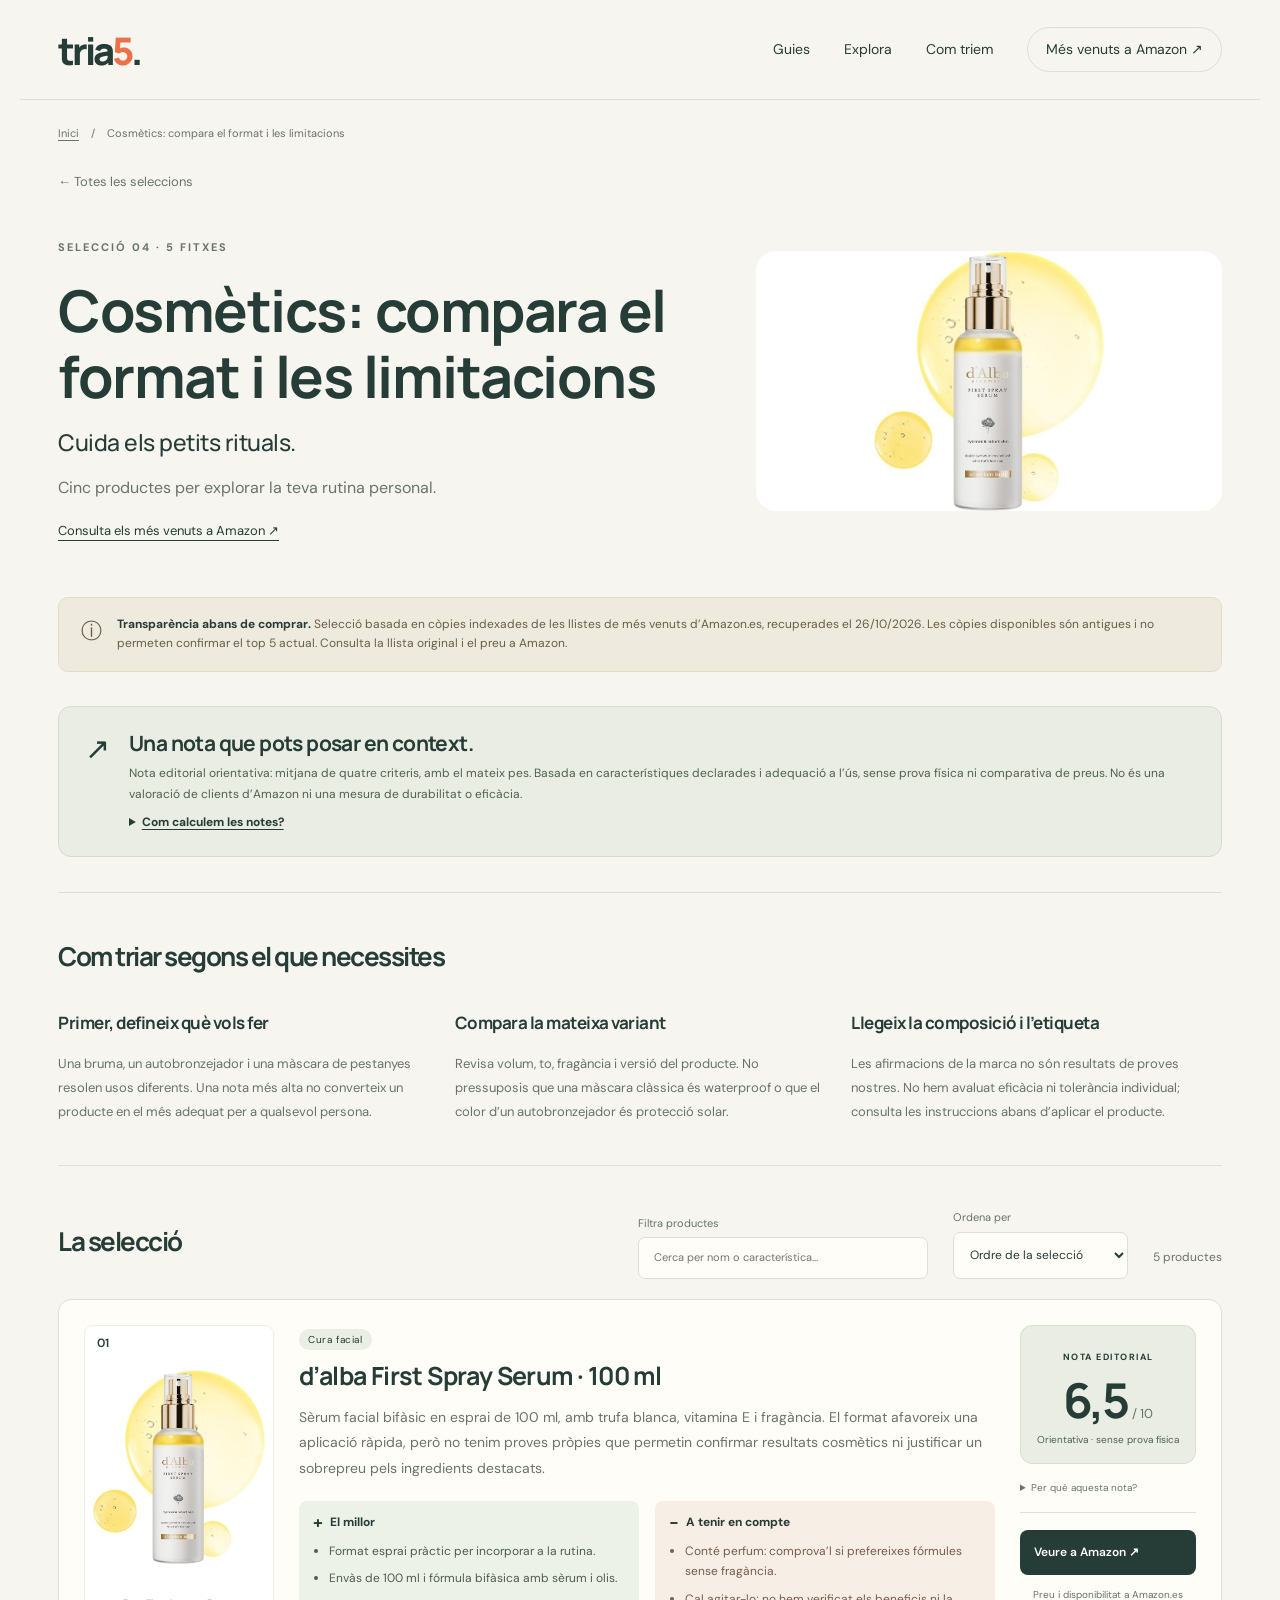
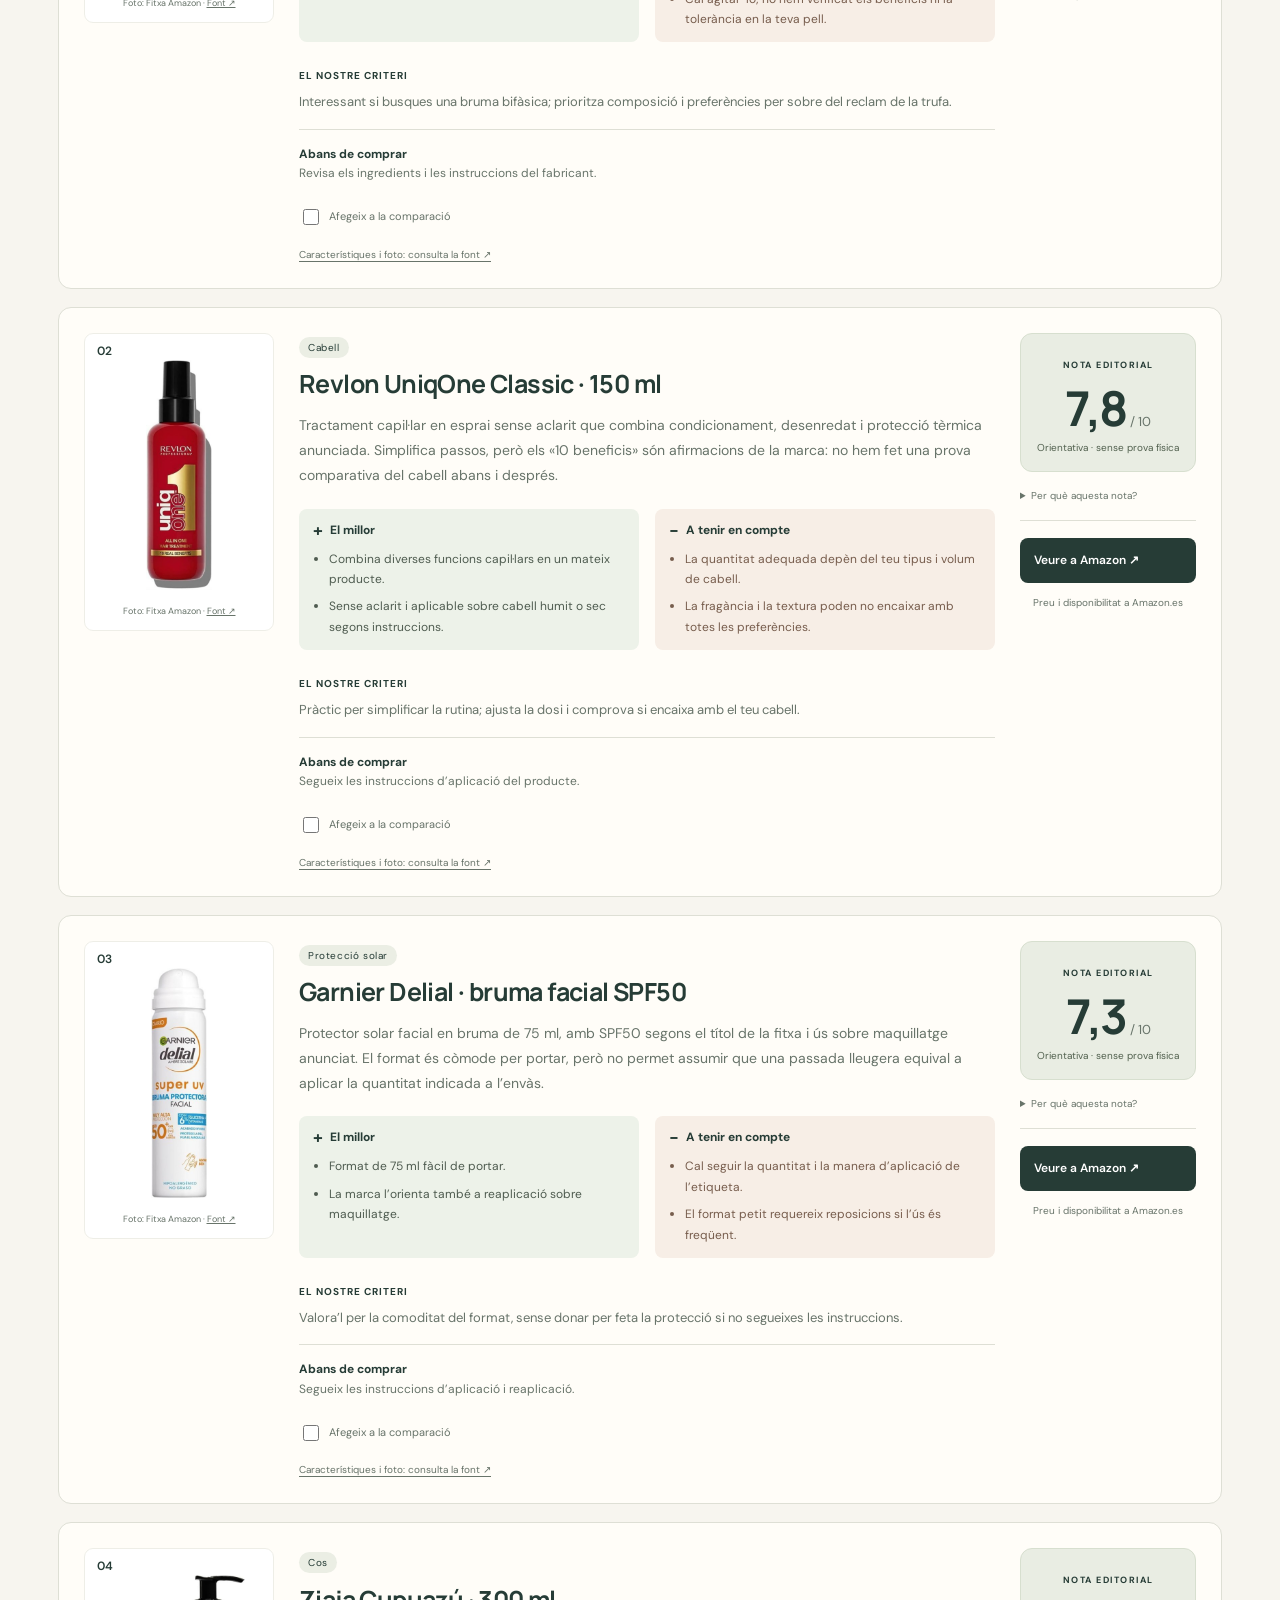
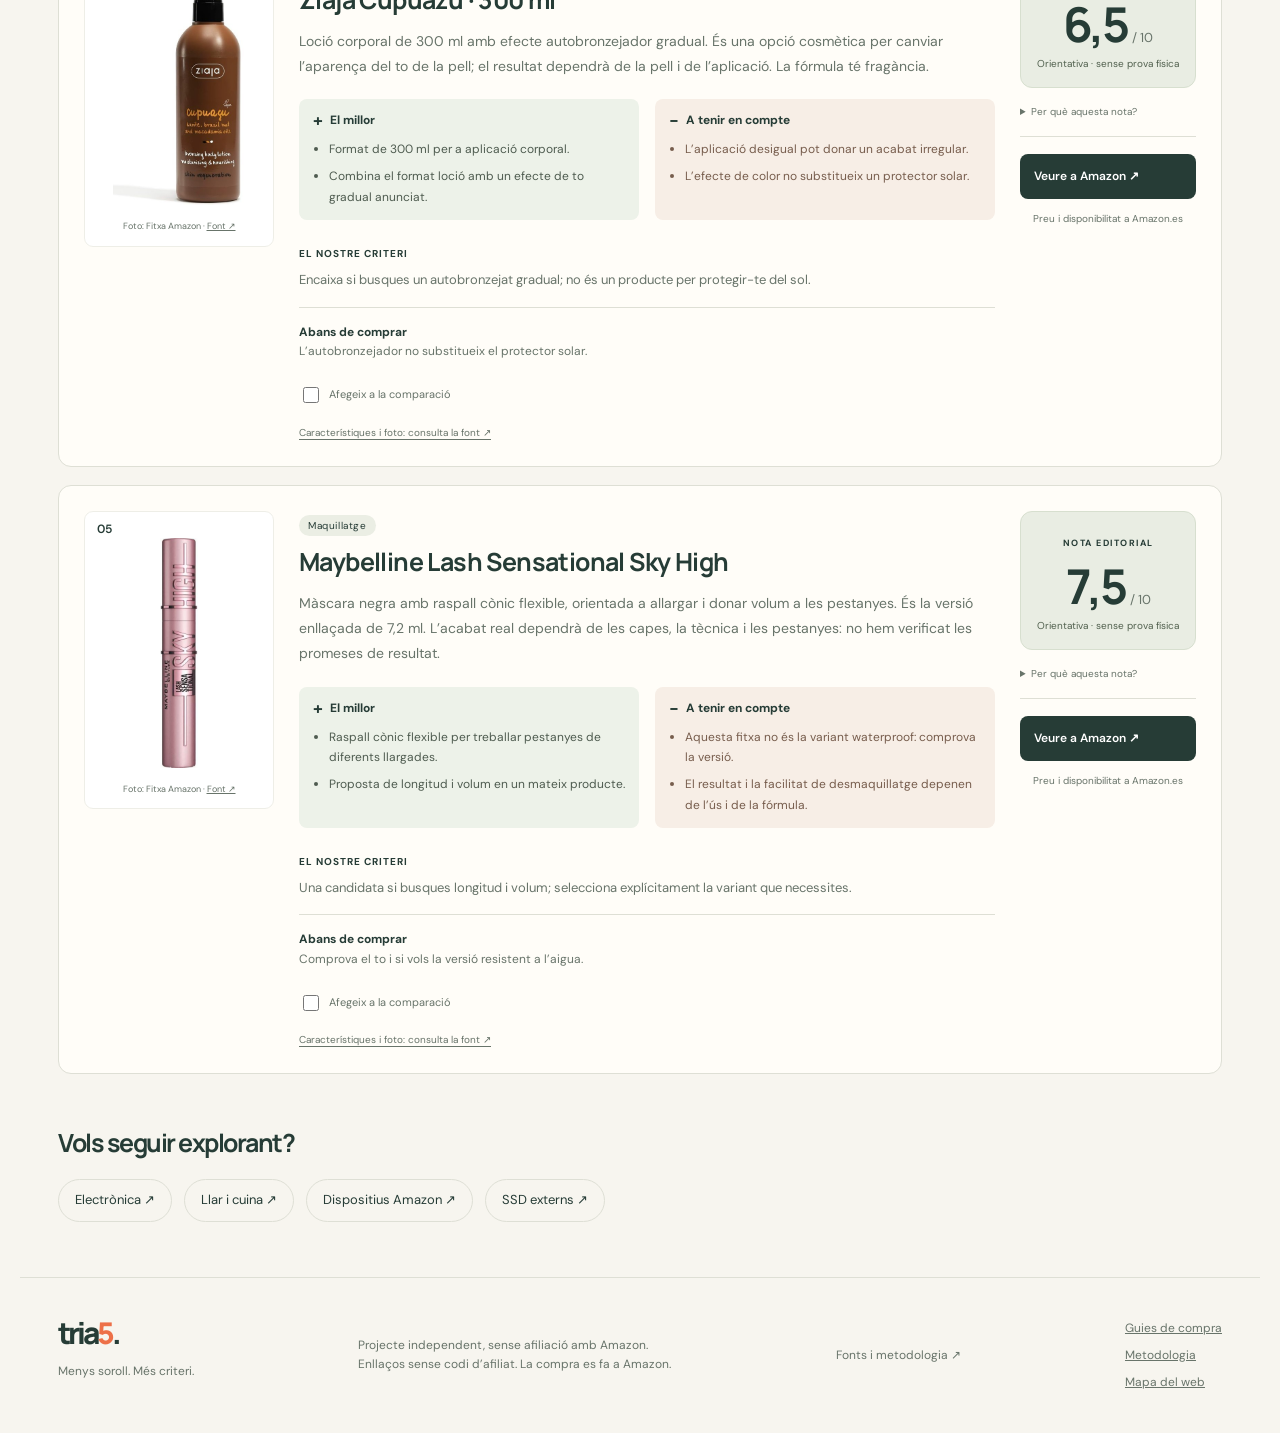
==== commit 457d9e83: "Improve technical SEO and add focused Catalan buying guides with transparent sources" ====
--- a/bellesa.html
+++ b/bellesa.html
@@ -1 +1 @@
-<!doctype html><html lang="ca"><head><meta charset="utf-8"><meta name="viewport" content="width=device-width,initial-scale=1"><meta name="theme-color" content="#263c36"><title>Bellesa · tria5</title><meta name="description" content="Cinc productes per explorar la teva rutina personal."><link rel="stylesheet" href="styles.css"><script src="app.js" defer></script></head><body><a class="skip" href="#main">Salta al contingut</a><header><a class="brand" href="index.html" aria-label="Tria 5, inici">tria<span>5</span><i>.</i></a><nav aria-label="Principal"><a href="index.html#categories">Explora</a><a href="index.html#criteri">Com triem</a><a class="nav-cta" href="https://www.amazon.es/gp/bestsellers" target="_blank" rel="noopener noreferrer">Més venuts a Amazon ↗</a></nav></header><main id="main"><a class="back" href="index.html#categories">← Totes les seleccions</a><section class="category-hero" style="--accent:#d5a3aa"><div><p class="eyebrow">SELECCIÓ 04 · 5 FITXES</p><h1>Bellesa<i>.</i></h1><h2>Cuida els petits rituals.</h2><p>Cinc productes per explorar la teva rutina personal.</p><a class="text-link" href="https://www.amazon.es/gp/bestsellers/beauty" target="_blank" rel="noopener noreferrer">Consulta els més venuts a Amazon ↗</a></div><div><img class="category-hero-photo" src="assets/products/B0BFQ9RD5B.jpg" alt="d’alba First Spray Serum · 100 ml" width="680" height="680" fetchpriority="high" decoding="async"></div></section><aside class="notice"><span aria-hidden="true">ⓘ</span><p><strong>Transparència abans de comprar.</strong> Selecció basada en còpies indexades de les llistes de més venuts d’Amazon.es, recuperades el 26/10/2026. Les còpies disponibles són antigues i no permeten confirmar el top 5 actual. Consulta la llista original i el preu a Amazon.</p></aside><aside class="rating-method" id="notes"><span class="rating-method-icon" aria-hidden="true">↗</span><div><h2>Una nota que pots posar en context.</h2><p>Nota editorial orientativa: mitjana de quatre criteris, amb el mateix pes. Basada en característiques declarades i adequació a l’ús, sense prova física ni comparativa de preus. No és una valoració de clients d’Amazon ni una mesura de durabilitat o eficàcia.</p><details><summary>Com calculem les notes?</summary><p>Cada criteri puntua de 0 a 10: utilitat per a l’ús descrit, prestacions declarades dins la seva categoria, versatilitat i balanç de limitacions (més alt vol dir menys concessions). La nota és la mitjana aritmètica, arrodonida a una decimal. Són judicis editorials subjectius, no resultats de laboratori. Les notes de categories diferents no estableixen un rànquing universal. La informació incompleta o les limitacions resten puntuació.</p><p>No hem avaluat fiabilitat a llarg termini, rendiment real, soroll, tolerància cutània ni resultats cosmètics. El preu i les opinions d’Amazon no entren en el càlcul. Revisió: 26/10/2026.</p></details></div></aside><div class="product-tools"><h2>La selecció</h2><label for="search">Filtra productes<input id="search" type="search" placeholder="Cerca per nom o característica…"></label><label for="sort">Ordena per<select id="sort"><option value="selection">Ordre de la selecció</option><option value="score">Nota editorial més alta</option></select></label><p id="result-count" aria-live="polite">5 productes</p></div><div class="products"><article class="product" data-search="d’alba first spray serum · 100 ml sèrum facial bifàsic en esprai de 100 ml, amb trufa blanca, vitamina e i fragància. el format afavoreix una aplicació ràpida, però no tenim proves pròpies que permetin confirmar resultats cosmètics ni justificar un sobrepreu pels ingredients destacats. format esprai pràctic per incorporar a la rutina. · envàs de 100 ml i fórmula bifàsica amb sèrum i olis. conté perfum: comprova’l si prefereixes fórmules sense fragància. · cal agitar-lo; no hem verificat els beneficis ni la tolerància en la teva pell. interessant si busques una bruma bifàsica; prioritza composició i preferències per sobre del reclam de la trufa. cura facial" data-id="bellesa-0" data-name="d’alba First Spray Serum · 100 ml" data-summary="Sèrum facial bifàsic en esprai de 100 ml, amb trufa blanca, vitamina E i fragància. El format afavoreix una aplicació ràpida, però no tenim proves pròpies que permetin confirmar resultats cosmètics ni justificar un sobrepreu pels ingredients destacats." data-check="Revisa els ingredients i les instruccions del fabricant." data-url="https://www.amazon.es/dp/B0BFQ9RD5B" data-score="6,5" data-pros="Format esprai pràctic per incorporar a la rutina. · Envàs de 100 ml i fórmula bifàsica amb sèrum i olis." data-cons="Conté perfum: comprova’l si prefereixes fórmules sense fragància. · Cal agitar-lo; no hem verificat els beneficis ni la tolerància en la teva pell." data-verdict="Interessant si busques una bruma bifàsica; prioritza composició i preferències per sobre del reclam de la trufa." data-order="01"><figure class="product-art"><span class="product-number">01</span><a href="assets/products/B0BFQ9RD5B.jpg" target="_blank" rel="noopener noreferrer" aria-label="Amplia la foto de d’alba First Spray Serum · 100 ml"><img class="product-photo" src="assets/products/B0BFQ9RD5B.jpg" alt="d’alba First Spray Serum · 100 ml" width="680" height="680" loading="lazy" decoding="async"></a><figcaption>Foto: Fitxa Amazon · <a href="https://www.amazon.es/dp/B0BFQ9RD5B" target="_blank" rel="noopener noreferrer">Font ↗</a></figcaption></figure><div class="product-info"><span class="pill">Cura facial</span><h3>d’alba First Spray Serum · 100 ml</h3><p class="description">Sèrum facial bifàsic en esprai de 100 ml, amb trufa blanca, vitamina E i fragància. El format afavoreix una aplicació ràpida, però no tenim proves pròpies que permetin confirmar resultats cosmètics ni justificar un sobrepreu pels ingredients destacats.</p><div class="pros-cons"><section class="pros"><h4><span aria-hidden="true">+</span> El millor</h4><ul><li>Format esprai pràctic per incorporar a la rutina.</li><li>Envàs de 100 ml i fórmula bifàsica amb sèrum i olis.</li></ul></section><section class="cons"><h4><span aria-hidden="true">−</span> A tenir en compte</h4><ul><li>Conté perfum: comprova’l si prefereixes fórmules sense fragància.</li><li>Cal agitar-lo; no hem verificat els beneficis ni la tolerància en la teva pell.</li></ul></section></div><p class="verdict"><b>El nostre criteri</b> Interessant si busques una bruma bifàsica; prioritza composició i preferències per sobre del reclam de la trufa.</p><p class="check"><b>Abans de comprar</b> Revisa els ingredients i les instruccions del fabricant.</p><label class="compare-label"><input type="checkbox" data-compare> Afegeix a la comparació</label><a class="review-source" href="https://www.amazon.es/dp/B0BFQ9RD5B" target="_blank" rel="noopener noreferrer">Característiques i foto: consulta la font ↗</a></div><div class="product-action"><div class="editorial-score"><span>NOTA EDITORIAL</span><div><strong>6,5</strong><span>/ 10</span></div><small>Orientativa · sense prova física</small></div><details class="score-details"><summary>Per què aquesta nota?</summary><dl><div><dt>Utilitat</dt><dd>7/10</dd></div><div><dt>Prestacions declarades</dt><dd>7/10</dd></div><div><dt>Versatilitat</dt><dd>6/10</dd></div><div><dt>Balanç de limitacions</dt><dd>6/10</dd></div></dl><a href="#notes">Veure el mètode</a></details><a class="button" href="https://www.amazon.es/dp/B0BFQ9RD5B" target="_blank" rel="noopener noreferrer" aria-label="Veure d’alba First Spray Serum · 100 ml a Amazon">Veure a Amazon ↗</a><small>Preu i disponibilitat a Amazon.es</small></div></article><article class="product" data-search="revlon uniqone classic · 150 ml tractament capil·lar en esprai sense aclarit que combina condicionament, desenredat i protecció tèrmica anunciada. simplifica passos, però els «10 beneficis» són afirmacions de la marca: no hem fet una prova comparativa del cabell abans i després. combina diverses funcions capil·lars en un mateix producte. · sense aclarit i aplicable sobre cabell humit o sec segons instruccions. la quantitat adequada depèn del teu tipus i volum de cabell. · la fragància i la textura poden no encaixar amb totes les preferències. pràctic per simplificar la rutina; ajusta la dosi i comprova si encaixa amb el teu cabell. cabell" data-id="bellesa-1" data-name="Revlon UniqOne Classic · 150 ml" data-summary="Tractament capil·lar en esprai sense aclarit que combina condicionament, desenredat i protecció tèrmica anunciada. Simplifica passos, però els «10 beneficis» són afirmacions de la marca: no hem fet una prova comparativa del cabell abans i després." data-check="Segueix les instruccions d’aplicació del producte." data-url="https://www.amazon.es/dp/B00M9B66BU" data-score="7,8" data-pros="Combina diverses funcions capil·lars en un mateix producte. · Sense aclarit i aplicable sobre cabell humit o sec segons instruccions." data-cons="La quantitat adequada depèn del teu tipus i volum de cabell. · La fragància i la textura poden no encaixar amb totes les preferències." data-verdict="Pràctic per simplificar la rutina; ajusta la dosi i comprova si encaixa amb el teu cabell." data-order="02"><figure class="product-art"><span class="product-number">02</span><a href="assets/products/B00M9B66BU.jpg" target="_blank" rel="noopener noreferrer" aria-label="Amplia la foto de Revlon UniqOne Classic · 150 ml"><img class="product-photo" src="assets/products/B00M9B66BU.jpg" alt="Revlon UniqOne Classic · 150 ml" width="680" height="680" loading="lazy" decoding="async"></a><figcaption>Foto: Fitxa Amazon · <a href="https://www.amazon.es/dp/B00M9B66BU" target="_blank" rel="noopener noreferrer">Font ↗</a></figcaption></figure><div class="product-info"><span class="pill">Cabell</span><h3>Revlon UniqOne Classic · 150 ml</h3><p class="description">Tractament capil·lar en esprai sense aclarit que combina condicionament, desenredat i protecció tèrmica anunciada. Simplifica passos, però els «10 beneficis» són afirmacions de la marca: no hem fet una prova comparativa del cabell abans i després.</p><div class="pros-cons"><section class="pros"><h4><span aria-hidden="true">+</span> El millor</h4><ul><li>Combina diverses funcions capil·lars en un mateix producte.</li><li>Sense aclarit i aplicable sobre cabell humit o sec segons instruccions.</li></ul></section><section class="cons"><h4><span aria-hidden="true">−</span> A tenir en compte</h4><ul><li>La quantitat adequada depèn del teu tipus i volum de cabell.</li><li>La fragància i la textura poden no encaixar amb totes les preferències.</li></ul></section></div><p class="verdict"><b>El nostre criteri</b> Pràctic per simplificar la rutina; ajusta la dosi i comprova si encaixa amb el teu cabell.</p><p class="check"><b>Abans de comprar</b> Segueix les instruccions d’aplicació del producte.</p><label class="compare-label"><input type="checkbox" data-compare> Afegeix a la comparació</label><a class="review-source" href="https://www.amazon.es/dp/B00M9B66BU" target="_blank" rel="noopener noreferrer">Característiques i foto: consulta la font ↗</a></div><div class="product-action"><div class="editorial-score"><span>NOTA EDITORIAL</span><div><strong>7,8</strong><span>/ 10</span></div><small>Orientativa · sense prova física</small></div><details class="score-details"><summary>Per què aquesta nota?</summary><dl><div><dt>Utilitat</dt><dd>8/10</dd></div><div><dt>Prestacions declarades</dt><dd>8/10</dd></div><div><dt>Versatilitat</dt><dd>8/10</dd></div><div><dt>Balanç de limitacions</dt><dd>7/10</dd></div></dl><a href="#notes">Veure el mètode</a></details><a class="button" href="https://www.amazon.es/dp/B00M9B66BU" target="_blank" rel="noopener noreferrer" aria-label="Veure Revlon UniqOne Classic · 150 ml a Amazon">Veure a Amazon ↗</a><small>Preu i disponibilitat a Amazon.es</small></div></article><article class="product" data-search="garnier delial · bruma facial spf50 protector solar facial en bruma de 75 ml, amb spf50 segons el títol de la fitxa i ús sobre maquillatge anunciat. el format és còmode per portar, però no permet assumir que una passada lleugera equival a aplicar la quantitat indicada a l’envàs. format de 75 ml fàcil de portar. · la marca l’orienta també a reaplicació sobre maquillatge. cal seguir la quantitat i la manera d’aplicació de l’etiqueta. · el format petit requereix reposicions si l’ús és freqüent. valora’l per la comoditat del format, sense donar per feta la protecció si no segueixes les instruccions. protecció solar" data-id="bellesa-2" data-name="Garnier Delial · bruma facial SPF50" data-summary="Protector solar facial en bruma de 75 ml, amb SPF50 segons el títol de la fitxa i ús sobre maquillatge anunciat. El format és còmode per portar, però no permet assumir que una passada lleugera equival a aplicar la quantitat indicada a l’envàs." data-check="Segueix les instruccions d’aplicació i reaplicació." data-url="https://www.amazon.es/dp/B06XD38KPB" data-score="7,3" data-pros="Format de 75 ml fàcil de portar. · La marca l’orienta també a reaplicació sobre maquillatge." data-cons="Cal seguir la quantitat i la manera d’aplicació de l’etiqueta. · El format petit requereix reposicions si l’ús és freqüent." data-verdict="Valora’l per la comoditat del format, sense donar per feta la protecció si no segueixes les instruccions." data-order="03"><figure class="product-art"><span class="product-number">03</span><a href="assets/products/B06XD38KPB.jpg" target="_blank" rel="noopener noreferrer" aria-label="Amplia la foto de Garnier Delial · bruma facial SPF50"><img class="product-photo" src="assets/products/B06XD38KPB.jpg" alt="Garnier Delial · bruma facial SPF50" width="680" height="680" loading="lazy" decoding="async"></a><figcaption>Foto: Fitxa Amazon · <a href="https://www.amazon.es/dp/B06XD38KPB" target="_blank" rel="noopener noreferrer">Font ↗</a></figcaption></figure><div class="product-info"><span class="pill">Protecció solar</span><h3>Garnier Delial · bruma facial SPF50</h3><p class="description">Protector solar facial en bruma de 75 ml, amb SPF50 segons el títol de la fitxa i ús sobre maquillatge anunciat. El format és còmode per portar, però no permet assumir que una passada lleugera equival a aplicar la quantitat indicada a l’envàs.</p><div class="pros-cons"><section class="pros"><h4><span aria-hidden="true">+</span> El millor</h4><ul><li>Format de 75 ml fàcil de portar.</li><li>La marca l’orienta també a reaplicació sobre maquillatge.</li></ul></section><section class="cons"><h4><span aria-hidden="true">−</span> A tenir en compte</h4><ul><li>Cal seguir la quantitat i la manera d’aplicació de l’etiqueta.</li><li>El format petit requereix reposicions si l’ús és freqüent.</li></ul></section></div><p class="verdict"><b>El nostre criteri</b> Valora’l per la comoditat del format, sense donar per feta la protecció si no segueixes les instruccions.</p><p class="check"><b>Abans de comprar</b> Segueix les instruccions d’aplicació i reaplicació.</p><label class="compare-label"><input type="checkbox" data-compare> Afegeix a la comparació</label><a class="review-source" href="https://www.amazon.es/dp/B06XD38KPB" target="_blank" rel="noopener noreferrer">Característiques i foto: consulta la font ↗</a></div><div class="product-action"><div class="editorial-score"><span>NOTA EDITORIAL</span><div><strong>7,3</strong><span>/ 10</span></div><small>Orientativa · sense prova física</small></div><details class="score-details"><summary>Per què aquesta nota?</summary><dl><div><dt>Utilitat</dt><dd>8/10</dd></div><div><dt>Prestacions declarades</dt><dd>8/10</dd></div><div><dt>Versatilitat</dt><dd>7/10</dd></div><div><dt>Balanç de limitacions</dt><dd>6/10</dd></div></dl><a href="#notes">Veure el mètode</a></details><a class="button" href="https://www.amazon.es/dp/B06XD38KPB" target="_blank" rel="noopener noreferrer" aria-label="Veure Garnier Delial · bruma facial SPF50 a Amazon">Veure a Amazon ↗</a><small>Preu i disponibilitat a Amazon.es</small></div></article><article class="product" data-search="ziaja cupuazú · 300 ml loció corporal de 300 ml amb efecte autobronzejador gradual. és una opció cosmètica per canviar l’aparença del to de la pell; el resultat dependrà de la pell i de l’aplicació. la fórmula té fragància. format de 300 ml per a aplicació corporal. · combina el format loció amb un efecte de to gradual anunciat. l’aplicació desigual pot donar un acabat irregular. · l’efecte de color no substitueix un protector solar. encaixa si busques un autobronzejat gradual; no és un producte per protegir-te del sol. cos" data-id="bellesa-3" data-name="Ziaja Cupuazú · 300 ml" data-summary="Loció corporal de 300 ml amb efecte autobronzejador gradual. És una opció cosmètica per canviar l’aparença del to de la pell; el resultat dependrà de la pell i de l’aplicació. La fórmula té fragància." data-check="L’autobronzejador no substitueix el protector solar." data-url="https://www.amazon.es/dp/B01MZDLW9B" data-score="6,5" data-pros="Format de 300 ml per a aplicació corporal. · Combina el format loció amb un efecte de to gradual anunciat." data-cons="L’aplicació desigual pot donar un acabat irregular. · L’efecte de color no substitueix un protector solar." data-verdict="Encaixa si busques un autobronzejat gradual; no és un producte per protegir-te del sol." data-order="04"><figure class="product-art"><span class="product-number">04</span><a href="assets/products/B01MZDLW9B.jpg" target="_blank" rel="noopener noreferrer" aria-label="Amplia la foto de Ziaja Cupuazú · 300 ml"><img class="product-photo" src="assets/products/B01MZDLW9B.jpg" alt="Ziaja Cupuazú · 300 ml" width="680" height="680" loading="lazy" decoding="async"></a><figcaption>Foto: Fitxa Amazon · <a href="https://www.amazon.es/dp/B01MZDLW9B" target="_blank" rel="noopener noreferrer">Font ↗</a></figcaption></figure><div class="product-info"><span class="pill">Cos</span><h3>Ziaja Cupuazú · 300 ml</h3><p class="description">Loció corporal de 300 ml amb efecte autobronzejador gradual. És una opció cosmètica per canviar l’aparença del to de la pell; el resultat dependrà de la pell i de l’aplicació. La fórmula té fragància.</p><div class="pros-cons"><section class="pros"><h4><span aria-hidden="true">+</span> El millor</h4><ul><li>Format de 300 ml per a aplicació corporal.</li><li>Combina el format loció amb un efecte de to gradual anunciat.</li></ul></section><section class="cons"><h4><span aria-hidden="true">−</span> A tenir en compte</h4><ul><li>L’aplicació desigual pot donar un acabat irregular.</li><li>L’efecte de color no substitueix un protector solar.</li></ul></section></div><p class="verdict"><b>El nostre criteri</b> Encaixa si busques un autobronzejat gradual; no és un producte per protegir-te del sol.</p><p class="check"><b>Abans de comprar</b> L’autobronzejador no substitueix el protector solar.</p><label class="compare-label"><input type="checkbox" data-compare> Afegeix a la comparació</label><a class="review-source" href="https://www.amazon.es/dp/B01MZDLW9B" target="_blank" rel="noopener noreferrer">Característiques i foto: consulta la font ↗</a></div><div class="product-action"><div class="editorial-score"><span>NOTA EDITORIAL</span><div><strong>6,5</strong><span>/ 10</span></div><small>Orientativa · sense prova física</small></div><details class="score-details"><summary>Per què aquesta nota?</summary><dl><div><dt>Utilitat</dt><dd>7/10</dd></div><div><dt>Prestacions declarades</dt><dd>7/10</dd></div><div><dt>Versatilitat</dt><dd>6/10</dd></div><div><dt>Balanç de limitacions</dt><dd>6/10</dd></div></dl><a href="#notes">Veure el mètode</a></details><a class="button" href="https://www.amazon.es/dp/B01MZDLW9B" target="_blank" rel="noopener noreferrer" aria-label="Veure Ziaja Cupuazú · 300 ml a Amazon">Veure a Amazon ↗</a><small>Preu i disponibilitat a Amazon.es</small></div></article><article class="product" data-search="maybelline lash sensational sky high màscara negra amb raspall cònic flexible, orientada a allargar i donar volum a les pestanyes. és la versió enllaçada de 7,2 ml. l’acabat real dependrà de les capes, la tècnica i les pestanyes: no hem verificat les promeses de resultat. raspall cònic flexible per treballar pestanyes de diferents llargades. · proposta de longitud i volum en un mateix producte. aquesta fitxa no és la variant waterproof: comprova la versió. · el resultat i la facilitat de desmaquillatge depenen de l’ús i de la fórmula. una candidata si busques longitud i volum; selecciona explícitament la variant que necessites. maquillatge" data-id="bellesa-4" data-name="Maybelline Lash Sensational Sky High" data-summary="Màscara negra amb raspall cònic flexible, orientada a allargar i donar volum a les pestanyes. És la versió enllaçada de 7,2 ml. L’acabat real dependrà de les capes, la tècnica i les pestanyes: no hem verificat les promeses de resultat." data-check="Comprova el to i si vols la versió resistent a l’aigua." data-url="https://www.amazon.es/dp/B08P4YPB8Q" data-score="7,5" data-pros="Raspall cònic flexible per treballar pestanyes de diferents llargades. · Proposta de longitud i volum en un mateix producte." data-cons="Aquesta fitxa no és la variant waterproof: comprova la versió. · El resultat i la facilitat de desmaquillatge depenen de l’ús i de la fórmula." data-verdict="Una candidata si busques longitud i volum; selecciona explícitament la variant que necessites." data-order="05"><figure class="product-art"><span class="product-number">05</span><a href="assets/products/B08P4YPB8Q.jpg" target="_blank" rel="noopener noreferrer" aria-label="Amplia la foto de Maybelline Lash Sensational Sky High"><img class="product-photo" src="assets/products/B08P4YPB8Q.jpg" alt="Maybelline Lash Sensational Sky High" width="680" height="680" loading="lazy" decoding="async"></a><figcaption>Foto: Fitxa Amazon · <a href="https://www.amazon.es/dp/B08P4YPB8Q" target="_blank" rel="noopener noreferrer">Font ↗</a></figcaption></figure><div class="product-info"><span class="pill">Maquillatge</span><h3>Maybelline Lash Sensational Sky High</h3><p class="description">Màscara negra amb raspall cònic flexible, orientada a allargar i donar volum a les pestanyes. És la versió enllaçada de 7,2 ml. L’acabat real dependrà de les capes, la tècnica i les pestanyes: no hem verificat les promeses de resultat.</p><div class="pros-cons"><section class="pros"><h4><span aria-hidden="true">+</span> El millor</h4><ul><li>Raspall cònic flexible per treballar pestanyes de diferents llargades.</li><li>Proposta de longitud i volum en un mateix producte.</li></ul></section><section class="cons"><h4><span aria-hidden="true">−</span> A tenir en compte</h4><ul><li>Aquesta fitxa no és la variant waterproof: comprova la versió.</li><li>El resultat i la facilitat de desmaquillatge depenen de l’ús i de la fórmula.</li></ul></section></div><p class="verdict"><b>El nostre criteri</b> Una candidata si busques longitud i volum; selecciona explícitament la variant que necessites.</p><p class="check"><b>Abans de comprar</b> Comprova el to i si vols la versió resistent a l’aigua.</p><label class="compare-label"><input type="checkbox" data-compare> Afegeix a la comparació</label><a class="review-source" href="https://www.amazon.es/dp/B08P4YPB8Q" target="_blank" rel="noopener noreferrer">Característiques i foto: consulta la font ↗</a></div><div class="product-action"><div class="editorial-score"><span>NOTA EDITORIAL</span><div><strong>7,5</strong><span>/ 10</span></div><small>Orientativa · sense prova física</small></div><details class="score-details"><summary>Per què aquesta nota?</summary><dl><div><dt>Utilitat</dt><dd>8/10</dd></div><div><dt>Prestacions declarades</dt><dd>8/10</dd></div><div><dt>Versatilitat</dt><dd>7/10</dd></div><div><dt>Balanç de limitacions</dt><dd>7/10</dd></div></dl><a href="#notes">Veure el mètode</a></details><a class="button" href="https://www.amazon.es/dp/B08P4YPB8Q" target="_blank" rel="noopener noreferrer" aria-label="Veure Maybelline Lash Sensational Sky High a Amazon">Veure a Amazon ↗</a><small>Preu i disponibilitat a Amazon.es</small></div></article></div><p id="empty" hidden>No hi ha coincidències. Prova una altra cerca.</p><section class="next"><h2>Vols seguir explorant?</h2><div><a href="electronica.html">Electrònica ↗</a><a href="llar.html">Llar i cuina ↗</a><a href="dispositius-amazon.html">Dispositius Amazon ↗</a><a href="ssd-externs.html">SSD externs ↗</a></div></section></main><div class="compare-bar" hidden><span id="selected-count"></span><button id="clear-compare">Neteja</button><button id="open-compare" class="button">Compara ara →</button></div><dialog id="comparison"><div class="dialog-head"><h2>Compara amb criteri</h2><button id="close-compare" aria-label="Tanca la comparació">✕</button></div><div id="comparison-content"></div></dialog><footer><div><a class="brand" href="index.html">tria<span>5</span><i>.</i></a><p>Menys soroll. Més criteri.</p></div><p>Projecte independent, sense afiliació amb Amazon.<br>Enllaços sense codi d’afiliat. La compra es fa a Amazon.</p><a href="index.html#criteri">Fonts i metodologia ↗</a></footer></body></html>+<!doctype html><html lang="ca"><head><meta charset="utf-8"><meta name="viewport" content="width=device-width,initial-scale=1"><meta name="theme-color" content="#263c36"><title>Cosmètics i cura personal: formats, pros i contres | tria5</title><meta name="description" content="Cinc productes de cura facial, cabell i maquillatge: composició a revisar, format, límits i notes editorials. Sense promeses de resultats provats."><link rel="stylesheet" href="styles.css"><script src="app.js" defer></script><!-- seo:start --><link rel="canonical" href="https://skirep.github.io/amazon-top5-cat/bellesa.html"><meta name="robots" content="index,follow,max-image-preview:large"><meta property="og:locale" content="ca_ES"><meta property="og:type" content="website"><meta property="og:site_name" content="tria5"><meta property="og:title" content="Cosmètics i cura personal: formats, pros i contres | tria5"><meta property="og:description" content="Cinc productes de cura facial, cabell i maquillatge: composició a revisar, format, límits i notes editorials. Sense promeses de resultats provats."><meta property="og:url" content="https://skirep.github.io/amazon-top5-cat/bellesa.html"><meta property="og:image" content="https://skirep.github.io/amazon-top5-cat/assets/products/B0BFQ9RD5B.jpg"><meta property="og:image:alt" content="d’alba First Spray Serum · 100 ml"><meta name="twitter:card" content="summary_large_image"><meta name="twitter:title" content="Cosmètics i cura personal: formats, pros i contres | tria5"><meta name="twitter:description" content="Cinc productes de cura facial, cabell i maquillatge: composició a revisar, format, límits i notes editorials. Sense promeses de resultats provats."><meta name="twitter:image" content="https://skirep.github.io/amazon-top5-cat/assets/products/B0BFQ9RD5B.jpg"><script type="application/ld+json">{"@context": "https://schema.org", "@graph": [{"@type": "Organization", "@id": "https://skirep.github.io/amazon-top5-cat/#organization", "name": "tria5", "url": "https://skirep.github.io/amazon-top5-cat/"}, {"@type": "WebSite", "@id": "https://skirep.github.io/amazon-top5-cat/#website", "url": "https://skirep.github.io/amazon-top5-cat/", "name": "tria5", "inLanguage": "ca", "publisher": {"@id": "https://skirep.github.io/amazon-top5-cat/#organization"}}, {"@type": "CollectionPage", "@id": "https://skirep.github.io/amazon-top5-cat/bellesa.html#page", "url": "https://skirep.github.io/amazon-top5-cat/bellesa.html", "name": "Cosmètics i cura personal: formats, pros i contres", "description": "Cinc productes de cura facial, cabell i maquillatge: composició a revisar, format, límits i notes editorials. Sense promeses de resultats provats.", "inLanguage": "ca", "isPartOf": {"@id": "https://skirep.github.io/amazon-top5-cat/#website"}, "mainEntity": {"@id": "https://skirep.github.io/amazon-top5-cat/bellesa.html#selection"}}, {"@type": "BreadcrumbList", "@id": "https://skirep.github.io/amazon-top5-cat/bellesa.html#breadcrumbs", "itemListElement": [{"@type": "ListItem", "position": 1, "name": "Inici", "item": "https://skirep.github.io/amazon-top5-cat/"}, {"@type": "ListItem", "position": 2, "name": "Cosmètics i cura personal: formats, pros i contres", "item": "https://skirep.github.io/amazon-top5-cat/bellesa.html"}]}, {"@type": "ItemList", "@id": "https://skirep.github.io/amazon-top5-cat/bellesa.html#selection", "name": "Productes inclosos a la selecció", "itemListOrder": "https://schema.org/ItemListUnordered", "itemListElement": [{"@type": "ListItem", "position": 1, "name": "d’alba First Spray Serum · 100 ml", "url": "https://skirep.github.io/amazon-top5-cat/bellesa.html#product-B0BFQ9RD5B"}, {"@type": "ListItem", "position": 2, "name": "Revlon UniqOne Classic · 150 ml", "url": "https://skirep.github.io/amazon-top5-cat/bellesa.html#product-B00M9B66BU"}, {"@type": "ListItem", "position": 3, "name": "Garnier Delial · bruma facial SPF50", "url": "https://skirep.github.io/amazon-top5-cat/bellesa.html#product-B06XD38KPB"}, {"@type": "ListItem", "position": 4, "name": "Ziaja Cupuazú · 300 ml", "url": "https://skirep.github.io/amazon-top5-cat/bellesa.html#product-B01MZDLW9B"}, {"@type": "ListItem", "position": 5, "name": "Maybelline Lash Sensational Sky High", "url": "https://skirep.github.io/amazon-top5-cat/bellesa.html#product-B08P4YPB8Q"}]}]}</script><!-- seo:end --></head><body><a class="skip" href="#main">Salta al contingut</a><header><a class="brand" href="./" aria-label="Tria 5, inici">tria<span>5</span><i>.</i></a><nav aria-label="Principal"><a href="guies.html">Guies</a><a href="./#categories">Explora</a><a href="./#criteri">Com triem</a><a class="nav-cta" href="https://www.amazon.es/gp/bestsellers" target="_blank" rel="noopener noreferrer">Més venuts a Amazon ↗</a></nav></header><main id="main"><nav class="breadcrumbs" aria-label="Fil d’Ariadna"><a href="./">Inici</a><span aria-hidden="true">/</span><span aria-current="page">Cosmètics: compara el format i les limitacions</span></nav><a class="back" href="./#categories">← Totes les seleccions</a><section class="category-hero" style="--accent:#d5a3aa"><div><p class="eyebrow">SELECCIÓ 04 · 5 FITXES</p><h1>Cosmètics: compara el format i les limitacions</h1><h2>Cuida els petits rituals.</h2><p>Cinc productes per explorar la teva rutina personal.</p><a class="text-link" href="https://www.amazon.es/gp/bestsellers/beauty" target="_blank" rel="noopener noreferrer">Consulta els més venuts a Amazon ↗</a></div><div><img class="category-hero-photo" src="assets/products/B0BFQ9RD5B.jpg" alt="d’alba First Spray Serum · 100 ml" width="680" height="680" fetchpriority="high" decoding="async"></div></section><aside class="notice"><span aria-hidden="true">ⓘ</span><p><strong>Transparència abans de comprar.</strong> Selecció basada en còpies indexades de les llistes de més venuts d’Amazon.es, recuperades el 26/10/2026. Les còpies disponibles són antigues i no permeten confirmar el top 5 actual. Consulta la llista original i el preu a Amazon.</p></aside><aside class="rating-method" id="notes"><span class="rating-method-icon" aria-hidden="true">↗</span><div><h2>Una nota que pots posar en context.</h2><p>Nota editorial orientativa: mitjana de quatre criteris, amb el mateix pes. Basada en característiques declarades i adequació a l’ús, sense prova física ni comparativa de preus. No és una valoració de clients d’Amazon ni una mesura de durabilitat o eficàcia.</p><details><summary>Com calculem les notes?</summary><p>Cada criteri puntua de 0 a 10: utilitat per a l’ús descrit, prestacions declarades dins la seva categoria, versatilitat i balanç de limitacions (més alt vol dir menys concessions). La nota és la mitjana aritmètica, arrodonida a una decimal. Són judicis editorials subjectius, no resultats de laboratori. Les notes de categories diferents no estableixen un rànquing universal. La informació incompleta o les limitacions resten puntuació.</p><p>No hem avaluat fiabilitat a llarg termini, rendiment real, soroll, tolerància cutània ni resultats cosmètics. El preu i les opinions d’Amazon no entren en el càlcul. Revisió: 26/10/2026.</p></details></div></aside><!-- buying:start --><section class="buying-advice"><h2>Com triar segons el que necessites</h2><div class="advice-grid"><div><h3>Primer, defineix què vols fer</h3><p>Una bruma, un autobronzejador i una màscara de pestanyes resolen usos diferents. Una nota més alta no converteix un producte en el més adequat per a qualsevol persona.</p></div><div><h3>Compara la mateixa variant</h3><p>Revisa volum, to, fragància i versió del producte. No pressuposis que una màscara clàssica és waterproof o que el color d’un autobronzejador és protecció solar.</p></div><div><h3>Llegeix la composició i l’etiqueta</h3><p>Les afirmacions de la marca no són resultats de proves nostres. No hem avaluat eficàcia ni tolerància individual; consulta les instruccions abans d’aplicar el producte.</p></div></div></section><!-- buying:end --><div class="product-tools"><h2>La selecció</h2><label for="search">Filtra productes<input id="search" type="search" placeholder="Cerca per nom o característica…"></label><label for="sort">Ordena per<select id="sort"><option value="selection">Ordre de la selecció</option><option value="score">Nota editorial més alta</option></select></label><p id="result-count" aria-live="polite">5 productes</p></div><div class="products"><article class="product" id="product-B0BFQ9RD5B" data-search="d’alba first spray serum · 100 ml sèrum facial bifàsic en esprai de 100 ml, amb trufa blanca, vitamina e i fragància. el format afavoreix una aplicació ràpida, però no tenim proves pròpies que permetin confirmar resultats cosmètics ni justificar un sobrepreu pels ingredients destacats. format esprai pràctic per incorporar a la rutina. · envàs de 100 ml i fórmula bifàsica amb sèrum i olis. conté perfum: comprova’l si prefereixes fórmules sense fragància. · cal agitar-lo; no hem verificat els beneficis ni la tolerància en la teva pell. interessant si busques una bruma bifàsica; prioritza composició i preferències per sobre del reclam de la trufa. cura facial" data-id="bellesa-0" data-name="d’alba First Spray Serum · 100 ml" data-summary="Sèrum facial bifàsic en esprai de 100 ml, amb trufa blanca, vitamina E i fragància. El format afavoreix una aplicació ràpida, però no tenim proves pròpies que permetin confirmar resultats cosmètics ni justificar un sobrepreu pels ingredients destacats." data-check="Revisa els ingredients i les instruccions del fabricant." data-url="https://www.amazon.es/dp/B0BFQ9RD5B" data-score="6,5" data-pros="Format esprai pràctic per incorporar a la rutina. · Envàs de 100 ml i fórmula bifàsica amb sèrum i olis." data-cons="Conté perfum: comprova’l si prefereixes fórmules sense fragància. · Cal agitar-lo; no hem verificat els beneficis ni la tolerància en la teva pell." data-verdict="Interessant si busques una bruma bifàsica; prioritza composició i preferències per sobre del reclam de la trufa." data-order="01"><figure class="product-art"><span class="product-number">01</span><a href="assets/products/B0BFQ9RD5B.jpg" target="_blank" rel="noopener noreferrer" aria-label="Amplia la foto de d’alba First Spray Serum · 100 ml"><img class="product-photo" src="assets/products/B0BFQ9RD5B.jpg" alt="d’alba First Spray Serum · 100 ml" width="680" height="680" loading="lazy" decoding="async"></a><figcaption>Foto: Fitxa Amazon · <a href="https://www.amazon.es/dp/B0BFQ9RD5B" target="_blank" rel="noopener noreferrer">Font ↗</a></figcaption></figure><div class="product-info"><span class="pill">Cura facial</span><h3>d’alba First Spray Serum · 100 ml</h3><p class="description">Sèrum facial bifàsic en esprai de 100 ml, amb trufa blanca, vitamina E i fragància. El format afavoreix una aplicació ràpida, però no tenim proves pròpies que permetin confirmar resultats cosmètics ni justificar un sobrepreu pels ingredients destacats.</p><div class="pros-cons"><section class="pros"><h4><span aria-hidden="true">+</span> El millor</h4><ul><li>Format esprai pràctic per incorporar a la rutina.</li><li>Envàs de 100 ml i fórmula bifàsica amb sèrum i olis.</li></ul></section><section class="cons"><h4><span aria-hidden="true">−</span> A tenir en compte</h4><ul><li>Conté perfum: comprova’l si prefereixes fórmules sense fragància.</li><li>Cal agitar-lo; no hem verificat els beneficis ni la tolerància en la teva pell.</li></ul></section></div><p class="verdict"><b>El nostre criteri</b> Interessant si busques una bruma bifàsica; prioritza composició i preferències per sobre del reclam de la trufa.</p><p class="check"><b>Abans de comprar</b> Revisa els ingredients i les instruccions del fabricant.</p><label class="compare-label"><input type="checkbox" data-compare> Afegeix a la comparació</label><a class="review-source" href="https://www.amazon.es/dp/B0BFQ9RD5B" target="_blank" rel="noopener noreferrer">Característiques i foto: consulta la font ↗</a></div><div class="product-action"><div class="editorial-score"><span>NOTA EDITORIAL</span><div><strong>6,5</strong><span>/ 10</span></div><small>Orientativa · sense prova física</small></div><details class="score-details"><summary>Per què aquesta nota?</summary><dl><div><dt>Utilitat</dt><dd>7/10</dd></div><div><dt>Prestacions declarades</dt><dd>7/10</dd></div><div><dt>Versatilitat</dt><dd>6/10</dd></div><div><dt>Balanç de limitacions</dt><dd>6/10</dd></div></dl><a href="#notes">Veure el mètode</a></details><a class="button" href="https://www.amazon.es/dp/B0BFQ9RD5B" target="_blank" rel="noopener noreferrer" aria-label="Veure d’alba First Spray Serum · 100 ml a Amazon">Veure a Amazon ↗</a><small>Preu i disponibilitat a Amazon.es</small></div></article><article class="product" id="product-B00M9B66BU" data-search="revlon uniqone classic · 150 ml tractament capil·lar en esprai sense aclarit que combina condicionament, desenredat i protecció tèrmica anunciada. simplifica passos, però els «10 beneficis» són afirmacions de la marca: no hem fet una prova comparativa del cabell abans i després. combina diverses funcions capil·lars en un mateix producte. · sense aclarit i aplicable sobre cabell humit o sec segons instruccions. la quantitat adequada depèn del teu tipus i volum de cabell. · la fragància i la textura poden no encaixar amb totes les preferències. pràctic per simplificar la rutina; ajusta la dosi i comprova si encaixa amb el teu cabell. cabell" data-id="bellesa-1" data-name="Revlon UniqOne Classic · 150 ml" data-summary="Tractament capil·lar en esprai sense aclarit que combina condicionament, desenredat i protecció tèrmica anunciada. Simplifica passos, però els «10 beneficis» són afirmacions de la marca: no hem fet una prova comparativa del cabell abans i després." data-check="Segueix les instruccions d’aplicació del producte." data-url="https://www.amazon.es/dp/B00M9B66BU" data-score="7,8" data-pros="Combina diverses funcions capil·lars en un mateix producte. · Sense aclarit i aplicable sobre cabell humit o sec segons instruccions." data-cons="La quantitat adequada depèn del teu tipus i volum de cabell. · La fragància i la textura poden no encaixar amb totes les preferències." data-verdict="Pràctic per simplificar la rutina; ajusta la dosi i comprova si encaixa amb el teu cabell." data-order="02"><figure class="product-art"><span class="product-number">02</span><a href="assets/products/B00M9B66BU.jpg" target="_blank" rel="noopener noreferrer" aria-label="Amplia la foto de Revlon UniqOne Classic · 150 ml"><img class="product-photo" src="assets/products/B00M9B66BU.jpg" alt="Revlon UniqOne Classic · 150 ml" width="680" height="680" loading="lazy" decoding="async"></a><figcaption>Foto: Fitxa Amazon · <a href="https://www.amazon.es/dp/B00M9B66BU" target="_blank" rel="noopener noreferrer">Font ↗</a></figcaption></figure><div class="product-info"><span class="pill">Cabell</span><h3>Revlon UniqOne Classic · 150 ml</h3><p class="description">Tractament capil·lar en esprai sense aclarit que combina condicionament, desenredat i protecció tèrmica anunciada. Simplifica passos, però els «10 beneficis» són afirmacions de la marca: no hem fet una prova comparativa del cabell abans i després.</p><div class="pros-cons"><section class="pros"><h4><span aria-hidden="true">+</span> El millor</h4><ul><li>Combina diverses funcions capil·lars en un mateix producte.</li><li>Sense aclarit i aplicable sobre cabell humit o sec segons instruccions.</li></ul></section><section class="cons"><h4><span aria-hidden="true">−</span> A tenir en compte</h4><ul><li>La quantitat adequada depèn del teu tipus i volum de cabell.</li><li>La fragància i la textura poden no encaixar amb totes les preferències.</li></ul></section></div><p class="verdict"><b>El nostre criteri</b> Pràctic per simplificar la rutina; ajusta la dosi i comprova si encaixa amb el teu cabell.</p><p class="check"><b>Abans de comprar</b> Segueix les instruccions d’aplicació del producte.</p><label class="compare-label"><input type="checkbox" data-compare> Afegeix a la comparació</label><a class="review-source" href="https://www.amazon.es/dp/B00M9B66BU" target="_blank" rel="noopener noreferrer">Característiques i foto: consulta la font ↗</a></div><div class="product-action"><div class="editorial-score"><span>NOTA EDITORIAL</span><div><strong>7,8</strong><span>/ 10</span></div><small>Orientativa · sense prova física</small></div><details class="score-details"><summary>Per què aquesta nota?</summary><dl><div><dt>Utilitat</dt><dd>8/10</dd></div><div><dt>Prestacions declarades</dt><dd>8/10</dd></div><div><dt>Versatilitat</dt><dd>8/10</dd></div><div><dt>Balanç de limitacions</dt><dd>7/10</dd></div></dl><a href="#notes">Veure el mètode</a></details><a class="button" href="https://www.amazon.es/dp/B00M9B66BU" target="_blank" rel="noopener noreferrer" aria-label="Veure Revlon UniqOne Classic · 150 ml a Amazon">Veure a Amazon ↗</a><small>Preu i disponibilitat a Amazon.es</small></div></article><article class="product" id="product-B06XD38KPB" data-search="garnier delial · bruma facial spf50 protector solar facial en bruma de 75 ml, amb spf50 segons el títol de la fitxa i ús sobre maquillatge anunciat. el format és còmode per portar, però no permet assumir que una passada lleugera equival a aplicar la quantitat indicada a l’envàs. format de 75 ml fàcil de portar. · la marca l’orienta també a reaplicació sobre maquillatge. cal seguir la quantitat i la manera d’aplicació de l’etiqueta. · el format petit requereix reposicions si l’ús és freqüent. valora’l per la comoditat del format, sense donar per feta la protecció si no segueixes les instruccions. protecció solar" data-id="bellesa-2" data-name="Garnier Delial · bruma facial SPF50" data-summary="Protector solar facial en bruma de 75 ml, amb SPF50 segons el títol de la fitxa i ús sobre maquillatge anunciat. El format és còmode per portar, però no permet assumir que una passada lleugera equival a aplicar la quantitat indicada a l’envàs." data-check="Segueix les instruccions d’aplicació i reaplicació." data-url="https://www.amazon.es/dp/B06XD38KPB" data-score="7,3" data-pros="Format de 75 ml fàcil de portar. · La marca l’orienta també a reaplicació sobre maquillatge." data-cons="Cal seguir la quantitat i la manera d’aplicació de l’etiqueta. · El format petit requereix reposicions si l’ús és freqüent." data-verdict="Valora’l per la comoditat del format, sense donar per feta la protecció si no segueixes les instruccions." data-order="03"><figure class="product-art"><span class="product-number">03</span><a href="assets/products/B06XD38KPB.jpg" target="_blank" rel="noopener noreferrer" aria-label="Amplia la foto de Garnier Delial · bruma facial SPF50"><img class="product-photo" src="assets/products/B06XD38KPB.jpg" alt="Garnier Delial · bruma facial SPF50" width="680" height="680" loading="lazy" decoding="async"></a><figcaption>Foto: Fitxa Amazon · <a href="https://www.amazon.es/dp/B06XD38KPB" target="_blank" rel="noopener noreferrer">Font ↗</a></figcaption></figure><div class="product-info"><span class="pill">Protecció solar</span><h3>Garnier Delial · bruma facial SPF50</h3><p class="description">Protector solar facial en bruma de 75 ml, amb SPF50 segons el títol de la fitxa i ús sobre maquillatge anunciat. El format és còmode per portar, però no permet assumir que una passada lleugera equival a aplicar la quantitat indicada a l’envàs.</p><div class="pros-cons"><section class="pros"><h4><span aria-hidden="true">+</span> El millor</h4><ul><li>Format de 75 ml fàcil de portar.</li><li>La marca l’orienta també a reaplicació sobre maquillatge.</li></ul></section><section class="cons"><h4><span aria-hidden="true">−</span> A tenir en compte</h4><ul><li>Cal seguir la quantitat i la manera d’aplicació de l’etiqueta.</li><li>El format petit requereix reposicions si l’ús és freqüent.</li></ul></section></div><p class="verdict"><b>El nostre criteri</b> Valora’l per la comoditat del format, sense donar per feta la protecció si no segueixes les instruccions.</p><p class="check"><b>Abans de comprar</b> Segueix les instruccions d’aplicació i reaplicació.</p><label class="compare-label"><input type="checkbox" data-compare> Afegeix a la comparació</label><a class="review-source" href="https://www.amazon.es/dp/B06XD38KPB" target="_blank" rel="noopener noreferrer">Característiques i foto: consulta la font ↗</a></div><div class="product-action"><div class="editorial-score"><span>NOTA EDITORIAL</span><div><strong>7,3</strong><span>/ 10</span></div><small>Orientativa · sense prova física</small></div><details class="score-details"><summary>Per què aquesta nota?</summary><dl><div><dt>Utilitat</dt><dd>8/10</dd></div><div><dt>Prestacions declarades</dt><dd>8/10</dd></div><div><dt>Versatilitat</dt><dd>7/10</dd></div><div><dt>Balanç de limitacions</dt><dd>6/10</dd></div></dl><a href="#notes">Veure el mètode</a></details><a class="button" href="https://www.amazon.es/dp/B06XD38KPB" target="_blank" rel="noopener noreferrer" aria-label="Veure Garnier Delial · bruma facial SPF50 a Amazon">Veure a Amazon ↗</a><small>Preu i disponibilitat a Amazon.es</small></div></article><article class="product" id="product-B01MZDLW9B" data-search="ziaja cupuazú · 300 ml loció corporal de 300 ml amb efecte autobronzejador gradual. és una opció cosmètica per canviar l’aparença del to de la pell; el resultat dependrà de la pell i de l’aplicació. la fórmula té fragància. format de 300 ml per a aplicació corporal. · combina el format loció amb un efecte de to gradual anunciat. l’aplicació desigual pot donar un acabat irregular. · l’efecte de color no substitueix un protector solar. encaixa si busques un autobronzejat gradual; no és un producte per protegir-te del sol. cos" data-id="bellesa-3" data-name="Ziaja Cupuazú · 300 ml" data-summary="Loció corporal de 300 ml amb efecte autobronzejador gradual. És una opció cosmètica per canviar l’aparença del to de la pell; el resultat dependrà de la pell i de l’aplicació. La fórmula té fragància." data-check="L’autobronzejador no substitueix el protector solar." data-url="https://www.amazon.es/dp/B01MZDLW9B" data-score="6,5" data-pros="Format de 300 ml per a aplicació corporal. · Combina el format loció amb un efecte de to gradual anunciat." data-cons="L’aplicació desigual pot donar un acabat irregular. · L’efecte de color no substitueix un protector solar." data-verdict="Encaixa si busques un autobronzejat gradual; no és un producte per protegir-te del sol." data-order="04"><figure class="product-art"><span class="product-number">04</span><a href="assets/products/B01MZDLW9B.jpg" target="_blank" rel="noopener noreferrer" aria-label="Amplia la foto de Ziaja Cupuazú · 300 ml"><img class="product-photo" src="assets/products/B01MZDLW9B.jpg" alt="Ziaja Cupuazú · 300 ml" width="680" height="680" loading="lazy" decoding="async"></a><figcaption>Foto: Fitxa Amazon · <a href="https://www.amazon.es/dp/B01MZDLW9B" target="_blank" rel="noopener noreferrer">Font ↗</a></figcaption></figure><div class="product-info"><span class="pill">Cos</span><h3>Ziaja Cupuazú · 300 ml</h3><p class="description">Loció corporal de 300 ml amb efecte autobronzejador gradual. És una opció cosmètica per canviar l’aparença del to de la pell; el resultat dependrà de la pell i de l’aplicació. La fórmula té fragància.</p><div class="pros-cons"><section class="pros"><h4><span aria-hidden="true">+</span> El millor</h4><ul><li>Format de 300 ml per a aplicació corporal.</li><li>Combina el format loció amb un efecte de to gradual anunciat.</li></ul></section><section class="cons"><h4><span aria-hidden="true">−</span> A tenir en compte</h4><ul><li>L’aplicació desigual pot donar un acabat irregular.</li><li>L’efecte de color no substitueix un protector solar.</li></ul></section></div><p class="verdict"><b>El nostre criteri</b> Encaixa si busques un autobronzejat gradual; no és un producte per protegir-te del sol.</p><p class="check"><b>Abans de comprar</b> L’autobronzejador no substitueix el protector solar.</p><label class="compare-label"><input type="checkbox" data-compare> Afegeix a la comparació</label><a class="review-source" href="https://www.amazon.es/dp/B01MZDLW9B" target="_blank" rel="noopener noreferrer">Característiques i foto: consulta la font ↗</a></div><div class="product-action"><div class="editorial-score"><span>NOTA EDITORIAL</span><div><strong>6,5</strong><span>/ 10</span></div><small>Orientativa · sense prova física</small></div><details class="score-details"><summary>Per què aquesta nota?</summary><dl><div><dt>Utilitat</dt><dd>7/10</dd></div><div><dt>Prestacions declarades</dt><dd>7/10</dd></div><div><dt>Versatilitat</dt><dd>6/10</dd></div><div><dt>Balanç de limitacions</dt><dd>6/10</dd></div></dl><a href="#notes">Veure el mètode</a></details><a class="button" href="https://www.amazon.es/dp/B01MZDLW9B" target="_blank" rel="noopener noreferrer" aria-label="Veure Ziaja Cupuazú · 300 ml a Amazon">Veure a Amazon ↗</a><small>Preu i disponibilitat a Amazon.es</small></div></article><article class="product" id="product-B08P4YPB8Q" data-search="maybelline lash sensational sky high màscara negra amb raspall cònic flexible, orientada a allargar i donar volum a les pestanyes. és la versió enllaçada de 7,2 ml. l’acabat real dependrà de les capes, la tècnica i les pestanyes: no hem verificat les promeses de resultat. raspall cònic flexible per treballar pestanyes de diferents llargades. · proposta de longitud i volum en un mateix producte. aquesta fitxa no és la variant waterproof: comprova la versió. · el resultat i la facilitat de desmaquillatge depenen de l’ús i de la fórmula. una candidata si busques longitud i volum; selecciona explícitament la variant que necessites. maquillatge" data-id="bellesa-4" data-name="Maybelline Lash Sensational Sky High" data-summary="Màscara negra amb raspall cònic flexible, orientada a allargar i donar volum a les pestanyes. És la versió enllaçada de 7,2 ml. L’acabat real dependrà de les capes, la tècnica i les pestanyes: no hem verificat les promeses de resultat." data-check="Comprova el to i si vols la versió resistent a l’aigua." data-url="https://www.amazon.es/dp/B08P4YPB8Q" data-score="7,5" data-pros="Raspall cònic flexible per treballar pestanyes de diferents llargades. · Proposta de longitud i volum en un mateix producte." data-cons="Aquesta fitxa no és la variant waterproof: comprova la versió. · El resultat i la facilitat de desmaquillatge depenen de l’ús i de la fórmula." data-verdict="Una candidata si busques longitud i volum; selecciona explícitament la variant que necessites." data-order="05"><figure class="product-art"><span class="product-number">05</span><a href="assets/products/B08P4YPB8Q.jpg" target="_blank" rel="noopener noreferrer" aria-label="Amplia la foto de Maybelline Lash Sensational Sky High"><img class="product-photo" src="assets/products/B08P4YPB8Q.jpg" alt="Maybelline Lash Sensational Sky High" width="680" height="680" loading="lazy" decoding="async"></a><figcaption>Foto: Fitxa Amazon · <a href="https://www.amazon.es/dp/B08P4YPB8Q" target="_blank" rel="noopener noreferrer">Font ↗</a></figcaption></figure><div class="product-info"><span class="pill">Maquillatge</span><h3>Maybelline Lash Sensational Sky High</h3><p class="description">Màscara negra amb raspall cònic flexible, orientada a allargar i donar volum a les pestanyes. És la versió enllaçada de 7,2 ml. L’acabat real dependrà de les capes, la tècnica i les pestanyes: no hem verificat les promeses de resultat.</p><div class="pros-cons"><section class="pros"><h4><span aria-hidden="true">+</span> El millor</h4><ul><li>Raspall cònic flexible per treballar pestanyes de diferents llargades.</li><li>Proposta de longitud i volum en un mateix producte.</li></ul></section><section class="cons"><h4><span aria-hidden="true">−</span> A tenir en compte</h4><ul><li>Aquesta fitxa no és la variant waterproof: comprova la versió.</li><li>El resultat i la facilitat de desmaquillatge depenen de l’ús i de la fórmula.</li></ul></section></div><p class="verdict"><b>El nostre criteri</b> Una candidata si busques longitud i volum; selecciona explícitament la variant que necessites.</p><p class="check"><b>Abans de comprar</b> Comprova el to i si vols la versió resistent a l’aigua.</p><label class="compare-label"><input type="checkbox" data-compare> Afegeix a la comparació</label><a class="review-source" href="https://www.amazon.es/dp/B08P4YPB8Q" target="_blank" rel="noopener noreferrer">Característiques i foto: consulta la font ↗</a></div><div class="product-action"><div class="editorial-score"><span>NOTA EDITORIAL</span><div><strong>7,5</strong><span>/ 10</span></div><small>Orientativa · sense prova física</small></div><details class="score-details"><summary>Per què aquesta nota?</summary><dl><div><dt>Utilitat</dt><dd>8/10</dd></div><div><dt>Prestacions declarades</dt><dd>8/10</dd></div><div><dt>Versatilitat</dt><dd>7/10</dd></div><div><dt>Balanç de limitacions</dt><dd>7/10</dd></div></dl><a href="#notes">Veure el mètode</a></details><a class="button" href="https://www.amazon.es/dp/B08P4YPB8Q" target="_blank" rel="noopener noreferrer" aria-label="Veure Maybelline Lash Sensational Sky High a Amazon">Veure a Amazon ↗</a><small>Preu i disponibilitat a Amazon.es</small></div></article></div><p id="empty" hidden>No hi ha coincidències. Prova una altra cerca.</p><section class="next"><h2>Vols seguir explorant?</h2><div><a href="electronica.html">Electrònica ↗</a><a href="llar.html">Llar i cuina ↗</a><a href="dispositius-amazon.html">Dispositius Amazon ↗</a><a href="ssd-externs.html">SSD externs ↗</a></div></section></main><div class="compare-bar" hidden><span id="selected-count"></span><button id="clear-compare">Neteja</button><button id="open-compare" class="button">Compara ara →</button></div><dialog id="comparison"><div class="dialog-head"><h2>Compara amb criteri</h2><button id="close-compare" aria-label="Tanca la comparació">✕</button></div><div id="comparison-content"></div></dialog><footer><div><a class="brand" href="./">tria<span>5</span><i>.</i></a><p>Menys soroll. Més criteri.</p></div><p>Projecte independent, sense afiliació amb Amazon.<br>Enllaços sense codi d’afiliat. La compra es fa a Amazon.</p><a href="./#criteri">Fonts i metodologia ↗</a><div class="footer-resources"><a href="guies.html">Guies de compra</a><a href="metodologia.html">Metodologia</a><a href="sitemap.xml">Mapa del web</a></div></footer></body></html>
--- a/styles.css
+++ b/styles.css
@@ -1,8 +1,28 @@
-@import url('https://fonts.googleapis.com/css2?family=DM+Sans:wght@400;500;600;700&family=Manrope:wght@400;500;600;700;800&display=swap');
-:root{--ink:#263c36;--paper:#f7f5ef;--muted:#68746a;--line:#dedfd5;--orange:#ed7048}*{box-sizing:border-box}html{scroll-behavior:smooth;scroll-padding-top:24px}body{margin:0;background:var(--paper);color:var(--ink);font-family:'DM Sans',sans-serif;font-size:16px;line-height:1.6}a{color:inherit;text-decoration:none}button,input{font:inherit}a,button,input,summary{-webkit-tap-highlight-color:transparent}a:focus-visible,button:focus-visible,input:focus-visible,summary:focus-visible{outline:3px solid var(--orange);outline-offset:5px}header,main,footer{max-width:1240px;margin:auto;padding-left:38px;padding-right:38px}header{height:100px;display:flex;justify-content:space-between;align-items:center;border-bottom:1px solid var(--line)}.brand{font-family:Manrope,sans-serif;letter-spacing:-3px;font-size:38px;font-weight:800;line-height:1}.brand span{color:var(--orange)}.brand i{font-style:normal}nav{display:flex;align-items:center;gap:34px;font-size:14px}.nav-cta{border:1px solid var(--line);padding:10px 18px;border-radius:30px}.skip{position:absolute;top:-90px;background:var(--ink);color:white;padding:10px;z-index:5}.skip:focus{top:5px}.hero{display:grid;grid-template-columns:1.1fr 1fr;align-items:center;min-height:560px;gap:25px;padding:55px 0 48px}.eyebrow{font-size:11px;font-weight:700;letter-spacing:2px;display:flex;align-items:center;gap:10px}.eyebrow>span{width:8px;height:8px;border-radius:50%;background:var(--orange)}h1,h2,h3{font-family:Manrope,sans-serif;line-height:1.15;letter-spacing:-1.5px}h1{font-size:clamp(46px,6.8vw,84px);margin:25px 0}h1 em{font-style:normal;color:#758971}.hero-copy{max-width:390px;color:var(--muted);font-size:18px}.button{border:0;background:var(--ink);color:white;padding:15px 23px;border-radius:8px;display:inline-flex;align-items:center;justify-content:space-between;gap:22px;font-size:14px;font-weight:600;cursor:pointer;transition:background .2s,transform .2s}.button:hover{background:#496052;transform:translateY(-2px)}.hero .button{margin-top:18px}.hero-meta{display:flex;gap:22px;font-size:12px;color:var(--muted);margin-top:24px}.hero-meta span:before{content:'✓';margin-right:7px}.hero-art{position:relative;background:#e9ebdf;border-radius:46% 46% 18% 18%;padding:28px 0 44px;transform:rotate(2deg)}.hero-art .art{width:100%;transform:rotate(-2deg);height:330px}.floating-label{position:absolute;bottom:36px;left:20px;transform:rotate(-5deg);background:#fffdfa;box-shadow:0 12px 40px #263c3610;padding:14px 24px;border-radius:7px;font-size:13px}.edition{position:absolute;right:16px;top:25px;transform:rotate(-2deg);font-size:10px;letter-spacing:2px}.edition b{font-size:18px}.trust{display:flex;justify-content:space-between;padding:20px 0;border-top:1px solid var(--line);border-bottom:1px solid var(--line);font-size:12px;color:var(--muted)}.notice{display:flex;gap:15px;background:#eeeade;border:1px solid #e2dcc9;padding:17px 22px;border-radius:10px;margin:30px 0;font-size:12px;color:#685f49}.notice>span{font-size:21px}.notice p{margin:0}.notice strong{color:var(--ink)}section[id]{margin-top:64px}.section-heading{display:flex;justify-content:space-between;align-items:end;margin-bottom:30px}.section-heading h2{font-size:36px;margin:12px 0 0}.section-heading>p{font-size:13px;color:var(--muted)}.category-grid{display:grid;grid-template-columns:repeat(3,1fr);gap:22px}.category-card{display:block;background:#fffdf8;border:1px solid var(--line);border-radius:15px;padding:24px;transition:transform .2s,box-shadow .2s}.category-card:hover{transform:translateY(-5px);box-shadow:0 12px 25px #263c360b}.category-top{display:flex;justify-content:space-between;font-size:10px;letter-spacing:1.5px;font-weight:600}.category-top span:last-child{font-size:22px}.art{width:100%;height:200px}.category-card h3{font-size:24px;margin:12px 0}.category-card p{color:var(--muted);font-size:14px;min-height:44px}.card-bottom{display:flex;justify-content:space-between;border-top:1px solid var(--line);padding-top:18px;font-size:12px;font-weight:700}.method{display:grid;grid-template-columns:1fr 1fr;gap:70px;padding:55px 0 70px;border-top:1px solid var(--line)}.method h2{font-size:36px;margin:18px 0}.method p{color:var(--muted);font-size:14px}.method details{border-bottom:1px solid var(--line);padding:18px 0}.method summary{font-weight:600;cursor:pointer;font-size:15px}.method a{text-decoration:underline}.method ul{padding-left:20px;font-size:14px}footer{display:flex;align-items:center;justify-content:space-between;gap:25px;padding-top:40px;padding-bottom:40px;border-top:1px solid var(--line);font-size:12px;color:var(--muted)}footer .brand{font-size:30px;color:var(--ink)}footer a:last-child{text-decoration:underline}.back{display:inline-block;margin-top:28px;font-size:13px;color:var(--muted)}.category-hero{display:grid;grid-template-columns:1.5fr 1fr;align-items:center;padding:35px 0 25px}.category-hero h1{font-size:clamp(38px,6vw,68px);margin:20px 0}.category-hero h1 i{color:var(--accent);font-style:normal}.category-hero h2{font-size:23px;letter-spacing:-.5px;font-weight:500}.category-hero p{color:var(--muted)}.category-hero .art{height:260px}.text-link{font-size:13px;text-decoration:underline;text-underline-offset:5px}.product-tools{display:flex;align-items:center;gap:25px;margin:40px 0 20px}.product-tools h2{margin-right:auto;font-size:26px}.product-tools label{font-size:11px;color:var(--muted)}input[type=search]{display:block;margin-top:5px;border:1px solid var(--line);background:#fffdf8;padding:11px 15px;width:290px;border-radius:7px;color:var(--ink)}#result-count{font-size:12px;color:var(--muted)}.products{display:grid;gap:18px}.product{display:grid;grid-template-columns:170px 1fr 190px;gap:26px;align-items:center;background:#fffdf8;border:1px solid var(--line);border-radius:13px;padding:24px}.product-art{background:color-mix(in srgb,var(--accent) 10%,transparent);border-radius:9px;position:relative;text-align:center;align-self:stretch;display:flex;flex-direction:column;justify-content:center}.product-number{position:absolute;left:12px;top:8px;font-size:12px;font-weight:600}.mini-art{width:100%;height:140px}.product-art small{font-size:9px;color:var(--muted);padding-bottom:12px}.pill{background:#ebeee4;font-size:10px;letter-spacing:.6px;padding:4px 9px;border-radius:20px}.product h3{font-size:22px;letter-spacing:-.6px;margin:12px 0}.product-info>p{font-size:14px;color:var(--muted);margin:10px 0}.product-info .check{font-size:12px;line-height:1.6}.check b{color:var(--ink);display:block}.compare-label{display:inline-flex;align-items:center;gap:7px;font-size:11px;color:var(--muted);cursor:pointer;margin-top:8px}input[type=checkbox]{accent-color:var(--ink);width:16px;height:16px}.product-action{display:flex;flex-direction:column;align-items:stretch;gap:12px}.product-action>span{font-size:12px;color:var(--muted)}.product-action .button{padding:13px 14px;font-size:12px;gap:8px}.product-action small{font-size:10px;color:var(--muted)}.next{margin:55px 0}.next h2{font-size:25px}.next>div{display:flex;flex-wrap:wrap;gap:12px}.next a{padding:10px 16px;border:1px solid var(--line);border-radius:25px;font-size:13px}.next a:hover{background:#e9ebdf}.compare-bar{position:fixed;bottom:18px;left:50%;transform:translateX(-50%);background:#fffdf8;box-shadow:0 10px 40px #263c3633;border:1px solid var(--line);border-radius:14px;display:flex;gap:20px;align-items:center;padding:12px 18px;font-size:13px;z-index:3;max-width:95vw}.compare-bar button:not(.button){border:0;background:none;text-decoration:underline;cursor:pointer;color:var(--muted)}dialog{border:0;border-radius:18px;padding:28px;max-width:950px;width:92vw;background:var(--paper);color:var(--ink)}dialog::backdrop{background:#14261fe0}.dialog-head{display:flex;justify-content:space-between;align-items:center}.dialog-head h2{font-size:25px}.dialog-head button{border:0;background:none;font-size:24px;cursor:pointer}#comparison-content{overflow-x:auto}table{border-collapse:collapse;width:100%;font-size:13px}th,td{text-align:left;vertical-align:top;padding:18px;border-bottom:1px solid var(--line);min-width:160px}th{font-size:15px}td a{text-decoration:underline}body:has(.compare-bar:not([hidden])){padding-bottom:90px}[hidden]{display:none!important}@media(min-width:1000px){.category-card:nth-child(4),.category-card:nth-child(5){grid-column:span 1}.category-grid{grid-template-columns:repeat(6,1fr)}.category-card{grid-column:span 2}.category-card:nth-child(4),.category-card:nth-child(5){grid-column:span 3;display:grid;grid-template-columns:1fr 1fr;column-gap:20px}.category-card:nth-child(n+4) .category-top{grid-column:1/-1}.category-card:nth-child(n+4) .art{grid-column:1;grid-row:2/5}.category-card:nth-child(n+4) h3{margin-top:24px}.category-card:nth-child(n+4) .card-bottom{grid-column:2}}@media(max-width:800px){header,main,footer{padding-left:22px;padding-right:22px}header{height:80px}nav{gap:18px}nav>a:nth-child(2){display:none}.hero{min-height:0;padding:35px 0;gap:10px}.hero h1{font-size:57px}.hero-art .art{height:230px}.hero-copy{font-size:15px}.floating-label{font-size:10px;bottom:20px;left:0;padding:10px}.hero-meta{gap:13px;font-size:10px}.trust{flex-wrap:wrap;gap:12px}.category-grid{grid-template-columns:1fr 1fr}.method{gap:30px}.product{grid-template-columns:115px 1fr;gap:18px;padding:18px}.product-action{grid-column:2}.product-action>span{display:none}.product-action small{display:none}.product-art{grid-row:1/3}.mini-art{height:120px}.product h3{font-size:19px}.product-tools{flex-wrap:wrap;gap:10px}.product-tools h2{flex-basis:100%}.category-hero{grid-template-columns:1.4fr 1fr}.category-hero .art{height:210px}.category-hero h2{font-size:19px}footer{align-items:start;flex-wrap:wrap}.method h2{font-size:29px}}@media(max-width:540px){nav>a:first-child{display:none}.nav-cta{font-size:11px;padding:9px 12px}.hero{grid-template-columns:1fr}.hero h1{font-size:65px;letter-spacing:-3px}.hero-copy{font-size:17px;max-width:330px}.hero-art{margin:15px 15px 10px;padding:0 0 30px}.hero-art .art{height:245px}.floating-label{left:15px;font-size:12px}.hero-meta{font-size:11px}.trust>span{width:46%;font-size:11px}.section-heading{display:block}.section-heading h2{font-size:31px}.section-heading>p{margin-top:16px}.category-grid{grid-template-columns:1fr}.category-card{padding:22px}.category-card .art{height:190px}.category-card h3{font-size:25px}.category-card p{min-height:0}.method{grid-template-columns:1fr;gap:10px;padding:30px 0 45px}.method h2{font-size:32px}.notice{padding:14px;font-size:11px;gap:10px}.category-hero{grid-template-columns:1fr;position:relative;padding-top:24px}.category-hero h1{font-size:46px}.category-hero>div:last-child{display:none}.category-hero h2{font-size:20px}.product-tools input{width:min(290px,75vw)}.product{grid-template-columns:75px 1fr;gap:13px;padding:14px}.product h3{font-size:18px}.product-info>p{font-size:13px}.product-art small{font-size:8px;padding:0 5px}.mini-art{height:90px}.product-number{font-size:10px}.product-action .button{width:100%;font-size:12px;justify-content:center}.product-info .check{font-size:11px}.compare-bar{gap:10px;padding:10px;width:95vw;justify-content:space-between;font-size:11px}.compare-bar .button{font-size:11px;padding:12px}.compare-bar #selected-count{max-width:90px;line-height:1.3}.next a{font-size:12px}footer{font-size:11px}dialog{padding:18px}.dialog-head h2{font-size:21px}}@media(prefers-reduced-motion:reduce){html{scroll-behavior:auto}*,*:before,*:after{transition:none!important}}/* Product photography and editorial reviews */
+@font-face {
+  font-family: 'DM Sans';
+  font-style: normal;
+  font-weight: 400 700;
+  font-display: swap;
+  src: url(assets/fonts/dm-sans-latin.woff2) format('woff2');
+  unicode-range: U+0000-00FF, U+0131, U+0152-0153, U+02BB-02BC, U+02C6, U+02DA, U+02DC, U+0304, U+0308, U+0329, U+2000-206F, U+20AC, U+2122, U+2191, U+2193, U+2212, U+2215, U+FEFF, U+FFFD;
+}
+@font-face {
+  font-family: 'Manrope';
+  font-style: normal;
+  font-weight: 400 800;
+  font-display: swap;
+  src: url(assets/fonts/manrope-latin.woff2) format('woff2');
+  unicode-range: U+0000-00FF, U+0131, U+0152-0153, U+02BB-02BC, U+02C6, U+02DA, U+02DC, U+0304, U+0308, U+0329, U+2000-206F, U+20AC, U+2122, U+2191, U+2193, U+2212, U+2215, U+FEFF, U+FFFD;
+}
+:root{--ink:#263c36;--paper:#f7f5ef;--muted:#68746a;--line:#dedfd5;--orange:#ed7048}*{box-sizing:border-box}html{scroll-behavior:smooth;scroll-padding-top:24px}body{margin:0;background:var(--paper);color:var(--ink);font-family:'DM Sans',sans-serif;font-size:16px;line-height:1.6}a{color:inherit;text-decoration:none}button,input{font:inherit}a,button,input,summary{-webkit-tap-highlight-color:transparent}a:focus-visible,button:focus-visible,input:focus-visible,summary:focus-visible{outline:3px solid var(--orange);outline-offset:5px}header,main,footer{max-width:1240px;margin:auto;padding-left:38px;padding-right:38px}header{height:100px;display:flex;justify-content:space-between;align-items:center;border-bottom:1px solid var(--line)}.brand{font-family:Manrope,sans-serif;letter-spacing:-3px;font-size:38px;font-weight:800;line-height:1}.brand span{color:var(--orange)}.brand i{font-style:normal}nav{display:flex;align-items:center;gap:34px;font-size:14px}.nav-cta{border:1px solid var(--line);padding:10px 18px;border-radius:30px}.skip{position:absolute;top:-90px;background:var(--ink);color:white;padding:10px;z-index:5}.skip:focus{top:5px}.hero{display:grid;grid-template-columns:1.1fr 1fr;align-items:center;min-height:560px;gap:25px;padding:55px 0 48px}.eyebrow{font-size:11px;font-weight:700;letter-spacing:2px;display:flex;align-items:center;gap:10px}.eyebrow>span{width:8px;height:8px;border-radius:50%;background:var(--orange)}h1,h2,h3{font-family:Manrope,sans-serif;line-height:1.15;letter-spacing:-1.5px}h1{font-size:clamp(46px,6.8vw,84px);margin:25px 0}h1 em{font-style:normal;color:#758971}.hero-copy{max-width:390px;color:var(--muted);font-size:18px}.button{border:0;background:var(--ink);color:white;padding:15px 23px;border-radius:8px;display:inline-flex;align-items:center;justify-content:space-between;gap:22px;font-size:14px;font-weight:600;cursor:pointer;transition:background .2s,transform .2s}.button:hover{background:#496052;transform:translateY(-2px)}.hero .button{margin-top:18px}.hero-meta{display:flex;gap:22px;font-size:12px;color:var(--muted);margin-top:24px}.hero-meta span:before{content:'✓';margin-right:7px}.hero-art{position:relative;background:#e9ebdf;border-radius:46% 46% 18% 18%;padding:28px 0 44px;transform:rotate(2deg)}.hero-art .art{width:100%;transform:rotate(-2deg);height:330px}.floating-label{position:absolute;bottom:36px;left:20px;transform:rotate(-5deg);background:#fffdfa;box-shadow:0 12px 40px #263c3610;padding:14px 24px;border-radius:7px;font-size:13px}.edition{position:absolute;right:16px;top:25px;transform:rotate(-2deg);font-size:10px;letter-spacing:2px}.edition b{font-size:18px}.trust{display:flex;justify-content:space-between;padding:20px 0;border-top:1px solid var(--line);border-bottom:1px solid var(--line);font-size:12px;color:var(--muted)}.notice{display:flex;gap:15px;background:#eeeade;border:1px solid #e2dcc9;padding:17px 22px;border-radius:10px;margin:30px 0;font-size:12px;color:#685f49}.notice>span{font-size:21px}.notice p{margin:0}.notice strong{color:var(--ink)}section[id]{margin-top:64px}.section-heading{display:flex;justify-content:space-between;align-items:end;margin-bottom:30px}.section-heading h2{font-size:36px;margin:12px 0 0}.section-heading>p{font-size:13px;color:var(--muted)}.category-grid{display:grid;grid-template-columns:repeat(3,1fr);gap:22px}.category-card{display:block;background:#fffdf8;border:1px solid var(--line);border-radius:15px;padding:24px;transition:transform .2s,box-shadow .2s}.category-card:hover{transform:translateY(-5px);box-shadow:0 12px 25px #263c360b}.category-top{display:flex;justify-content:space-between;font-size:10px;letter-spacing:1.5px;font-weight:600}.category-top span:last-child{font-size:22px}.art{width:100%;height:200px}.category-card h3{font-size:24px;margin:12px 0}.category-card p{color:var(--muted);font-size:14px;min-height:44px}.card-bottom{display:flex;justify-content:space-between;border-top:1px solid var(--line);padding-top:18px;font-size:12px;font-weight:700}.method{display:grid;grid-template-columns:1fr 1fr;gap:70px;padding:55px 0 70px;border-top:1px solid var(--line)}.method h2{font-size:36px;margin:18px 0}.method p{color:var(--muted);font-size:14px}.method details{border-bottom:1px solid var(--line);padding:18px 0}.method summary{font-weight:600;cursor:pointer;font-size:15px}.method a{text-decoration:underline}.method ul{padding-left:20px;font-size:14px}footer{display:flex;align-items:center;justify-content:space-between;gap:25px;padding-top:40px;padding-bottom:40px;border-top:1px solid var(--line);font-size:12px;color:var(--muted)}footer .brand{font-size:30px;color:var(--ink)}footer a:last-child{text-decoration:underline}.back{display:inline-block;margin-top:28px;font-size:13px;color:var(--muted)}.category-hero{display:grid;grid-template-columns:1.5fr 1fr;align-items:center;padding:35px 0 25px}.category-hero h1{font-size:clamp(38px,6vw,68px);margin:20px 0}.category-hero h1 i{color:var(--accent);font-style:normal}.category-hero h2{font-size:23px;letter-spacing:-.5px;font-weight:500}.category-hero p{color:var(--muted)}.category-hero .art{height:260px}.text-link{font-size:13px;text-decoration:underline;text-underline-offset:5px}.product-tools{display:flex;align-items:center;gap:25px;margin:40px 0 20px}.product-tools h2{margin-right:auto;font-size:26px}.product-tools label{font-size:11px;color:var(--muted)}input[type=search]{display:block;margin-top:5px;border:1px solid var(--line);background:#fffdf8;padding:11px 15px;width:290px;border-radius:7px;color:var(--ink)}#result-count{font-size:12px;color:var(--muted)}.products{display:grid;gap:18px}.product{display:grid;grid-template-columns:170px 1fr 190px;gap:26px;align-items:center;background:#fffdf8;border:1px solid var(--line);border-radius:13px;padding:24px}.product-art{background:color-mix(in srgb,var(--accent) 10%,transparent);border-radius:9px;position:relative;text-align:center;align-self:stretch;display:flex;flex-direction:column;justify-content:center}.product-number{position:absolute;left:12px;top:8px;font-size:12px;font-weight:600}.mini-art{width:100%;height:140px}.product-art small{font-size:9px;color:var(--muted);padding-bottom:12px}.pill{background:#ebeee4;font-size:10px;letter-spacing:.6px;padding:4px 9px;border-radius:20px}.product h3{font-size:22px;letter-spacing:-.6px;margin:12px 0}.product-info>p{font-size:14px;color:var(--muted);margin:10px 0}.product-info .check{font-size:12px;line-height:1.6}.check b{color:var(--ink);display:block}.compare-label{display:inline-flex;align-items:center;gap:7px;font-size:11px;color:var(--muted);cursor:pointer;margin-top:8px}input[type=checkbox]{accent-color:var(--ink);width:16px;height:16px}.product-action{display:flex;flex-direction:column;align-items:stretch;gap:12px}.product-action>span{font-size:12px;color:var(--muted)}.product-action .button{padding:13px 14px;font-size:12px;gap:8px}.product-action small{font-size:10px;color:var(--muted)}.next{margin:55px 0}.next h2{font-size:25px}.next>div{display:flex;flex-wrap:wrap;gap:12px}.next a{padding:10px 16px;border:1px solid var(--line);border-radius:25px;font-size:13px}.next a:hover{background:#e9ebdf}.compare-bar{position:fixed;bottom:18px;left:50%;transform:translateX(-50%);background:#fffdf8;box-shadow:0 10px 40px #263c3633;border:1px solid var(--line);border-radius:14px;display:flex;gap:20px;align-items:center;padding:12px 18px;font-size:13px;z-index:3;max-width:95vw}.compare-bar button:not(.button){border:0;background:none;text-decoration:underline;cursor:pointer;color:var(--muted)}dialog{border:0;border-radius:18px;padding:28px;max-width:950px;width:92vw;background:var(--paper);color:var(--ink)}dialog::backdrop{background:#14261fe0}.dialog-head{display:flex;justify-content:space-between;align-items:center}.dialog-head h2{font-size:25px}.dialog-head button{border:0;background:none;font-size:24px;cursor:pointer}#comparison-content{overflow-x:auto}table{border-collapse:collapse;width:100%;font-size:13px}th,td{text-align:left;vertical-align:top;padding:18px;border-bottom:1px solid var(--line);min-width:160px}th{font-size:15px}td a{text-decoration:underline}body:has(.compare-bar:not([hidden])){padding-bottom:90px}[hidden]{display:none!important}@media(min-width:1000px){.category-card:nth-child(4),.category-card:nth-child(5){grid-column:span 1}.category-grid{grid-template-columns:repeat(6,1fr)}.category-card{grid-column:span 2}.category-card:nth-child(4),.category-card:nth-child(5){grid-column:span 3;display:grid;grid-template-columns:1fr 1fr;column-gap:20px}.category-card:nth-child(n+4) .category-top{grid-column:1/-1}.category-card:nth-child(n+4) .art{grid-column:1;grid-row:2/5}.category-card:nth-child(n+4) h3{margin-top:24px}.category-card:nth-child(n+4) .card-bottom{grid-column:2}}@media(max-width:800px){header,main,footer{padding-left:22px;padding-right:22px}header{height:80px}nav{gap:18px}header nav>a:nth-child(2){display:none}.hero{min-height:0;padding:35px 0;gap:10px}.hero h1{font-size:57px}.hero-art .art{height:230px}.hero-copy{font-size:15px}.floating-label{font-size:10px;bottom:20px;left:0;padding:10px}.hero-meta{gap:13px;font-size:10px}.trust{flex-wrap:wrap;gap:12px}.category-grid{grid-template-columns:1fr 1fr}.method{gap:30px}.product{grid-template-columns:115px 1fr;gap:18px;padding:18px}.product-action{grid-column:2}.product-action>span{display:none}.product-action small{display:none}.product-art{grid-row:1/3}.mini-art{height:120px}.product h3{font-size:19px}.product-tools{flex-wrap:wrap;gap:10px}.product-tools h2{flex-basis:100%}.category-hero{grid-template-columns:1.4fr 1fr}.category-hero .art{height:210px}.category-hero h2{font-size:19px}footer{align-items:start;flex-wrap:wrap}.method h2{font-size:29px}}@media(max-width:540px){header nav>a:first-child{display:none}.nav-cta{font-size:11px;padding:9px 12px}.hero{grid-template-columns:1fr}.hero h1{font-size:65px;letter-spacing:-3px}.hero-copy{font-size:17px;max-width:330px}.hero-art{margin:15px 15px 10px;padding:0 0 30px}.hero-art .art{height:245px}.floating-label{left:15px;font-size:12px}.hero-meta{font-size:11px}.trust>span{width:46%;font-size:11px}.section-heading{display:block}.section-heading h2{font-size:31px}.section-heading>p{margin-top:16px}.category-grid{grid-template-columns:1fr}.category-card{padding:22px}.category-card .art{height:190px}.category-card h3{font-size:25px}.category-card p{min-height:0}.method{grid-template-columns:1fr;gap:10px;padding:30px 0 45px}.method h2{font-size:32px}.notice{padding:14px;font-size:11px;gap:10px}.category-hero{grid-template-columns:1fr;position:relative;padding-top:24px}.category-hero h1{font-size:46px}.category-hero>div:last-child{display:none}.category-hero h2{font-size:20px}.product-tools input{width:min(290px,75vw)}.product{grid-template-columns:75px 1fr;gap:13px;padding:14px}.product h3{font-size:18px}.product-info>p{font-size:13px}.product-art small{font-size:8px;padding:0 5px}.mini-art{height:90px}.product-number{font-size:10px}.product-action .button{width:100%;font-size:12px;justify-content:center}.product-info .check{font-size:11px}.compare-bar{gap:10px;padding:10px;width:95vw;justify-content:space-between;font-size:11px}.compare-bar .button{font-size:11px;padding:12px}.compare-bar #selected-count{max-width:90px;line-height:1.3}.next a{font-size:12px}footer{font-size:11px}dialog{padding:18px}.dialog-head h2{font-size:21px}}@media(prefers-reduced-motion:reduce){html{scroll-behavior:auto}*,*:before,*:after{transition:none!important}}/* Product photography and editorial reviews */
 .product-montage{height:410px;overflow:hidden;background:#e8ebdf;transform:none;border-radius:26px;isolation:isolate}.montage-tag{position:absolute;top:22px;left:24px;font-size:10px;letter-spacing:1.6px;z-index:2}.product-montage img{object-fit:contain;border-radius:12px;box-shadow:0 14px 32px #263c361a;background:white;position:absolute}.montage-main{width:205px;height:260px;top:80px;left:45px;transform:rotate(-9deg)}.montage-side{width:160px;height:200px;right:12px;top:58px;transform:rotate(8deg)}.montage-small{width:120px;height:150px;right:42px;bottom:28px;transform:rotate(-7deg)}.product-montage .floating-label{z-index:3;bottom:18px;left:24px}.category-photo{width:100%;height:210px;object-fit:contain;background:white;border-radius:10px;display:block;margin:18px 0}.category-hero-photo{width:100%;height:260px;object-fit:contain;background:white;border-radius:20px}.rating-method{display:flex;gap:19px;padding:24px 26px;background:#e9ede3;border:1px solid #d4ddcc;border-radius:13px;margin:34px 0}.rating-method-icon{font-size:30px;line-height:1.2}.rating-method h2{font-size:21px;letter-spacing:-.6px;margin:0 0 8px}.rating-method p{font-size:12px;color:#52614f;line-height:1.75;margin:8px 0}.rating-method details{font-size:12px}.rating-method summary{cursor:pointer;font-weight:700;text-underline-offset:3px;text-decoration:underline}.product-tools{align-items:end}.product-tools label{flex-shrink:0}.product-tools select{display:block;margin-top:5px;border:1px solid var(--line);padding:11px 12px;border-radius:7px;background:#fffdf8;color:var(--ink);font:inherit;font-size:12px;min-height:47px}.product-tools #result-count{min-width:65px}.product{grid-template-columns:190px minmax(0,1fr) 176px;align-items:start;gap:25px;padding:25px}.product-art{margin:0;background:white;min-width:0;padding:26px 8px 12px;align-self:start;border:1px solid #eeeee7;position:sticky;top:16px}.product-art>a{display:block;width:100%}.product-photo{width:100%;height:230px;object-fit:contain;display:block;transition:transform .2s}.product-art>a:hover .product-photo{transform:scale(1.04)}.product-art figcaption{padding-top:15px;font-size:9px;line-height:1.5;color:var(--muted)}.product-art figcaption a{text-decoration:underline}.product-info h3{margin-top:12px;font-size:25px}.product-info .description{font-size:14px;line-height:1.8;margin:14px 0 20px}.pros-cons{display:grid;grid-template-columns:1fr 1fr;gap:16px}.pros-cons section{margin:0;border-radius:8px;padding:13px 14px}.pros{background:#edf2e9}.cons{background:#f7eee6}.pros-cons h4{font-size:12px;margin:0 0 10px;line-height:1.4;display:flex;gap:7px}.pros-cons h4 span{font-size:17px;line-height:1}.pros-cons ul{font-size:12px;margin:0;padding-left:16px;color:#4f5c50;line-height:1.7}.pros-cons li+li{margin-top:7px}.cons ul{color:#775d4d}.product-info .verdict{padding:15px 0;border-bottom:1px solid var(--line);font-size:13px;line-height:1.8}.verdict b{display:block;color:var(--ink);font-size:10px;letter-spacing:1px;text-transform:uppercase;margin-bottom:5px}.product-info .check{margin:15px 0}.review-source{display:block;font-size:10px;text-decoration:underline;text-underline-offset:3px;color:var(--muted);margin-top:14px}.editorial-score{border:1px solid #d7dfcf;background:#e9ede3;border-radius:12px;text-align:center;padding:16px 10px}.editorial-score>span{font-size:9px;letter-spacing:1.5px;font-weight:700}.editorial-score>div{display:flex;justify-content:center;align-items:baseline;gap:5px;margin:4px 0}.editorial-score strong{font-family:Manrope,sans-serif;font-size:48px;line-height:1.2;letter-spacing:-3px}.editorial-score>div>span{font-size:13px;color:var(--muted)}.editorial-score>small{font-size:9px;line-height:1.4;display:block;color:#52614f}.product-action .score-details{font-size:10px;color:var(--muted);border-bottom:1px solid var(--line);padding-bottom:15px;margin:3px 0 5px}.score-details summary{cursor:pointer;line-height:1.8}.score-details dl{margin:12px 0}.score-details dl>div{display:flex;justify-content:space-between;gap:7px;padding:7px 0;border-bottom:1px solid var(--line)}.score-details dd{margin:0;white-space:nowrap;font-weight:700;color:var(--ink)}.score-details a{text-decoration:underline}.product-action small{text-align:center;font-size:10px}.photo-failed{display:none}.image-unavailable{font-size:12px;padding:40px 8px;color:var(--muted)}.image-unavailable a{text-decoration:underline}.compare-photo{width:120px;height:120px;object-fit:contain;background:white;display:block;margin-bottom:12px}.compare-heading span{display:block;font-size:11px;color:var(--muted);font-weight:400;margin-top:7px}.compare-score{font-weight:700;color:var(--ink);font-size:18px}.comparison-label{font-weight:700;display:block;margin-bottom:8px;font-size:11px}.compare-list{margin:0;padding-left:16px}.compare-list li+li{margin-top:6px}table caption{text-align:left;font-size:12px;color:var(--muted);margin:0 0 20px}button:disabled{opacity:.5;cursor:not-allowed;transform:none}.category-card:nth-child(n+4) .category-photo{grid-column:1;grid-row:2/5;height:190px}
 @media(max-width:1000px){.product{grid-template-columns:160px minmax(0,1fr) 150px;gap:18px;padding:20px}.product-tools{flex-wrap:wrap}.product-tools h2{flex-basis:100%;margin-bottom:0}.pros-cons{grid-template-columns:1fr}.product-info h3{font-size:22px}.product-photo{height:210px}.product-action .button{padding:12px 10px;font-size:11px}.category-card:nth-child(n+4) .category-photo{height:210px}.product-montage{height:370px}.montage-main{left:15px;width:180px;height:225px}.montage-side{width:135px;height:170px}.montage-small{width:105px;height:125px;right:20px}}
 @media(max-width:800px){.product{grid-template-columns:155px minmax(0,1fr)}.product-art{grid-row:1;position:static}.product-action{grid-column:1/-1;display:grid;grid-template-columns:155px minmax(0,1fr);column-gap:18px;align-items:center}.editorial-score{grid-column:1;grid-row:1/4}.product-action .score-details{grid-column:2;grid-row:1;font-size:12px;margin:0}.product-action .button{grid-column:2;grid-row:2;display:flex;font-size:13px}.product-action>small{grid-column:2;grid-row:3;display:block}.pros-cons{grid-template-columns:1fr 1fr}.product-info .description{font-size:13px}.product-tools #result-count{margin-left:auto}.product-hero-photo{height:230px}.product-montage{height:340px}.montage-main{width:160px;height:210px;left:10px}.montage-side{width:120px;height:155px;right:8px}.montage-small{height:110px;width:100px;right:12px}.rating-method{padding:20px}.rating-method h2{font-size:19px}}
 @media(max-width:600px){.pros-cons{grid-template-columns:1fr}.product-tools{gap:12px}.product-tools input[type=search]{width:100%}.product-tools label[for=search]{width:100%}.product-tools label[for=sort]{flex:1}.product-tools select{width:100%}.product-tools #result-count{font-size:11px}.product-montage{height:340px}.montage-main{width:180px;height:240px;left:28px;top:64px}.montage-side{width:130px;height:170px;right:8px;top:56px}.montage-small{width:100px;height:110px;bottom:18px;right:28px}}
 @media(max-width:540px){.product{display:flex;flex-direction:column;padding:19px;gap:18px}.product-art{width:100%;padding:18px 15px 10px;border-radius:10px}.product-photo{height:245px}.product-info{width:100%}.product-info h3{font-size:25px;line-height:1.25}.product-info .description{font-size:14px;line-height:1.85}.pros-cons{grid-template-columns:1fr;gap:10px}.pros-cons h4{font-size:13px}.pros-cons ul{font-size:13px}.product-info .verdict{font-size:14px}.product-info .check{font-size:12px}.product-action{width:100%;display:grid;grid-template-columns:125px minmax(0,1fr);gap:10px 14px}.editorial-score strong{font-size:41px}.product-action .button{font-size:12px;justify-content:center;white-space:nowrap}.product-action .score-details{font-size:10px}.product-action>small{font-size:9px}.rating-method{padding:18px 16px;gap:12px}.rating-method-icon{font-size:22px}.rating-method h2{font-size:19px}.category-card:nth-child(n+4) .category-photo{height:210px}.review-source{font-size:11px}.compare-label{font-size:12px}.category-hero h1{font-size:40px}.product-montage{margin:10px 0}.product-montage .floating-label{font-size:11px;left:12px;padding:10px 14px}}
 @media(prefers-reduced-motion:reduce){.product-photo{transition:none}}
+/* Search-friendly editorial guides */
+.breadcrumbs{display:flex;flex-wrap:wrap;gap:8px 12px;align-items:center;margin:24px 0 0;font-size:11px;line-height:1.8;color:var(--muted)}.breadcrumbs a{text-decoration:underline;text-underline-offset:3px}.breadcrumbs [aria-current]{max-width:680px}.buying-advice{padding:28px 0;border-top:1px solid var(--line);border-bottom:1px solid var(--line);margin:35px 0}.buying-advice h2{font-size:26px}.advice-grid{display:grid;grid-template-columns:repeat(3,1fr);gap:26px}.advice-grid h3{font-size:17px;letter-spacing:-.5px;line-height:1.4}.advice-grid p{font-size:13px;line-height:1.85;color:var(--muted)}.guide-inline{display:block;margin-top:20px;text-decoration:underline;text-underline-offset:4px;font-size:14px;font-weight:600}.home-guides{margin-bottom:55px}.guide-grid{display:grid;grid-template-columns:repeat(3,minmax(0,1fr));gap:22px}.guide-card{display:block;border:1px solid var(--line);border-radius:13px;background:#fffdf8;padding:22px;transition:transform .2s}.guide-card:hover{transform:translateY(-3px)}.guide-card .guide-photo{height:180px;width:100%;object-fit:contain;background:#fff;border-radius:8px;margin-bottom:20px}.guide-card h3{font-size:23px;line-height:1.35;letter-spacing:-.7px}.guide-card p{font-size:13px;line-height:1.8;color:var(--muted)}.guide-card>span:last-child{font-size:12px;font-weight:700}.guide-hub{margin:45px 0 70px}.guide-hub h1{font-size:54px;max-width:760px}.lead{font-size:19px;color:var(--muted);max-width:750px}.guide-hub>.guide-grid{margin:35px 0}.guide-hub>p:last-child{font-size:13px;color:var(--muted)}.editorial-guide{max-width:920px;margin:45px auto 75px}.guide-heading{display:block;max-width:none;height:auto;padding:0;border:0}.guide-heading h1{font-size:clamp(36px,5vw,58px);line-height:1.15;max-width:900px;margin:22px 0}.byline{font-size:12px;color:var(--muted);margin-bottom:28px}.byline a{text-decoration:underline}.guide-lead{display:grid;grid-template-columns:220px 1fr;gap:30px;align-items:center;border-radius:15px;background:#e9ede3;padding:25px}.guide-lead>.guide-photo{height:220px;width:100%;object-fit:contain;background:#fff;border-radius:10px}.guide-lead>div>p:not(.eyebrow){font-size:16px;line-height:1.8}.guide-lead a{font-size:13px;text-decoration:underline}.toc{display:flex;flex-direction:column;align-items:start;gap:8px;margin:30px 0;padding:20px 25px;border-left:3px solid #b5b98e;background:#eeefe7;font-size:13px}.toc>a{text-decoration:underline;text-underline-offset:3px}.editorial-guide section{margin-top:42px}.editorial-guide section h2{font-size:29px;line-height:1.3}.editorial-guide section>p,.editorial-guide>p{font-size:16px;line-height:1.95;color:#526157}.table-wrap{overflow:auto;border:1px solid var(--line);border-radius:9px;background:#fffdf8;margin:22px 0}.table-wrap th,.table-wrap td{min-width:180px;font-size:13px;line-height:1.8;padding:17px}.table-wrap tbody th{font-weight:600}.table-wrap thead{background:#e9ede3}.related-products{padding-left:20px;line-height:2.1;font-size:14px}.related-products a,.source-list a,.editorial-guide>p a,.guide-hub>p a{text-decoration:underline;text-underline-offset:3px}.source-list{border-top:1px solid var(--line);padding-top:20px}.source-list ul{font-size:13px;line-height:2;padding-left:20px}.source-list p{font-size:13px!important}.footer-resources{display:flex;flex-direction:column;gap:8px;white-space:nowrap}.footer-resources a{text-decoration:underline}.category-hero h1{font-size:clamp(34px,4.5vw,58px)}
+@media(max-width:850px){.guide-grid{grid-template-columns:1fr 1fr}.guide-card:last-child{grid-column:1/-1}.advice-grid{gap:16px}.guide-lead{grid-template-columns:160px 1fr;padding:20px;gap:20px}.guide-lead>.guide-photo{height:190px}.editorial-guide{margin-top:30px}.guide-lead>div>p:not(.eyebrow){font-size:14px}}
+@media(max-width:600px){.advice-grid,.guide-grid{grid-template-columns:1fr}.guide-card:last-child{grid-column:auto}.guide-lead{grid-template-columns:1fr}.guide-lead>.guide-photo{height:210px}.guide-hub h1{font-size:38px}.guide-heading h1{font-size:37px}.editorial-guide section h2{font-size:26px}.editorial-guide section>p,.editorial-guide>p{font-size:15px}.breadcrumbs{font-size:10px;margin-top:18px}.toc{padding:18px;gap:12px}.buying-advice h2{font-size:25px}.advice-grid{gap:8px}.guide-card h3{font-size:24px}.section-heading>a{display:inline-block;margin-top:16px;font-size:13px}.category-hero h1{font-size:36px}.table-wrap th,.table-wrap td{min-width:145px;padding:12px;font-size:12px}.guide-lead>div>p:not(.eyebrow){font-size:15px}.footer-resources{flex-direction:row;flex-wrap:wrap;white-space:normal;font-size:11px}.guide-hub .lead{font-size:17px}}
+@media(max-width:540px){header nav>a:first-child{display:inline-block}header nav>a[href$="#criteri"]{display:none}}
